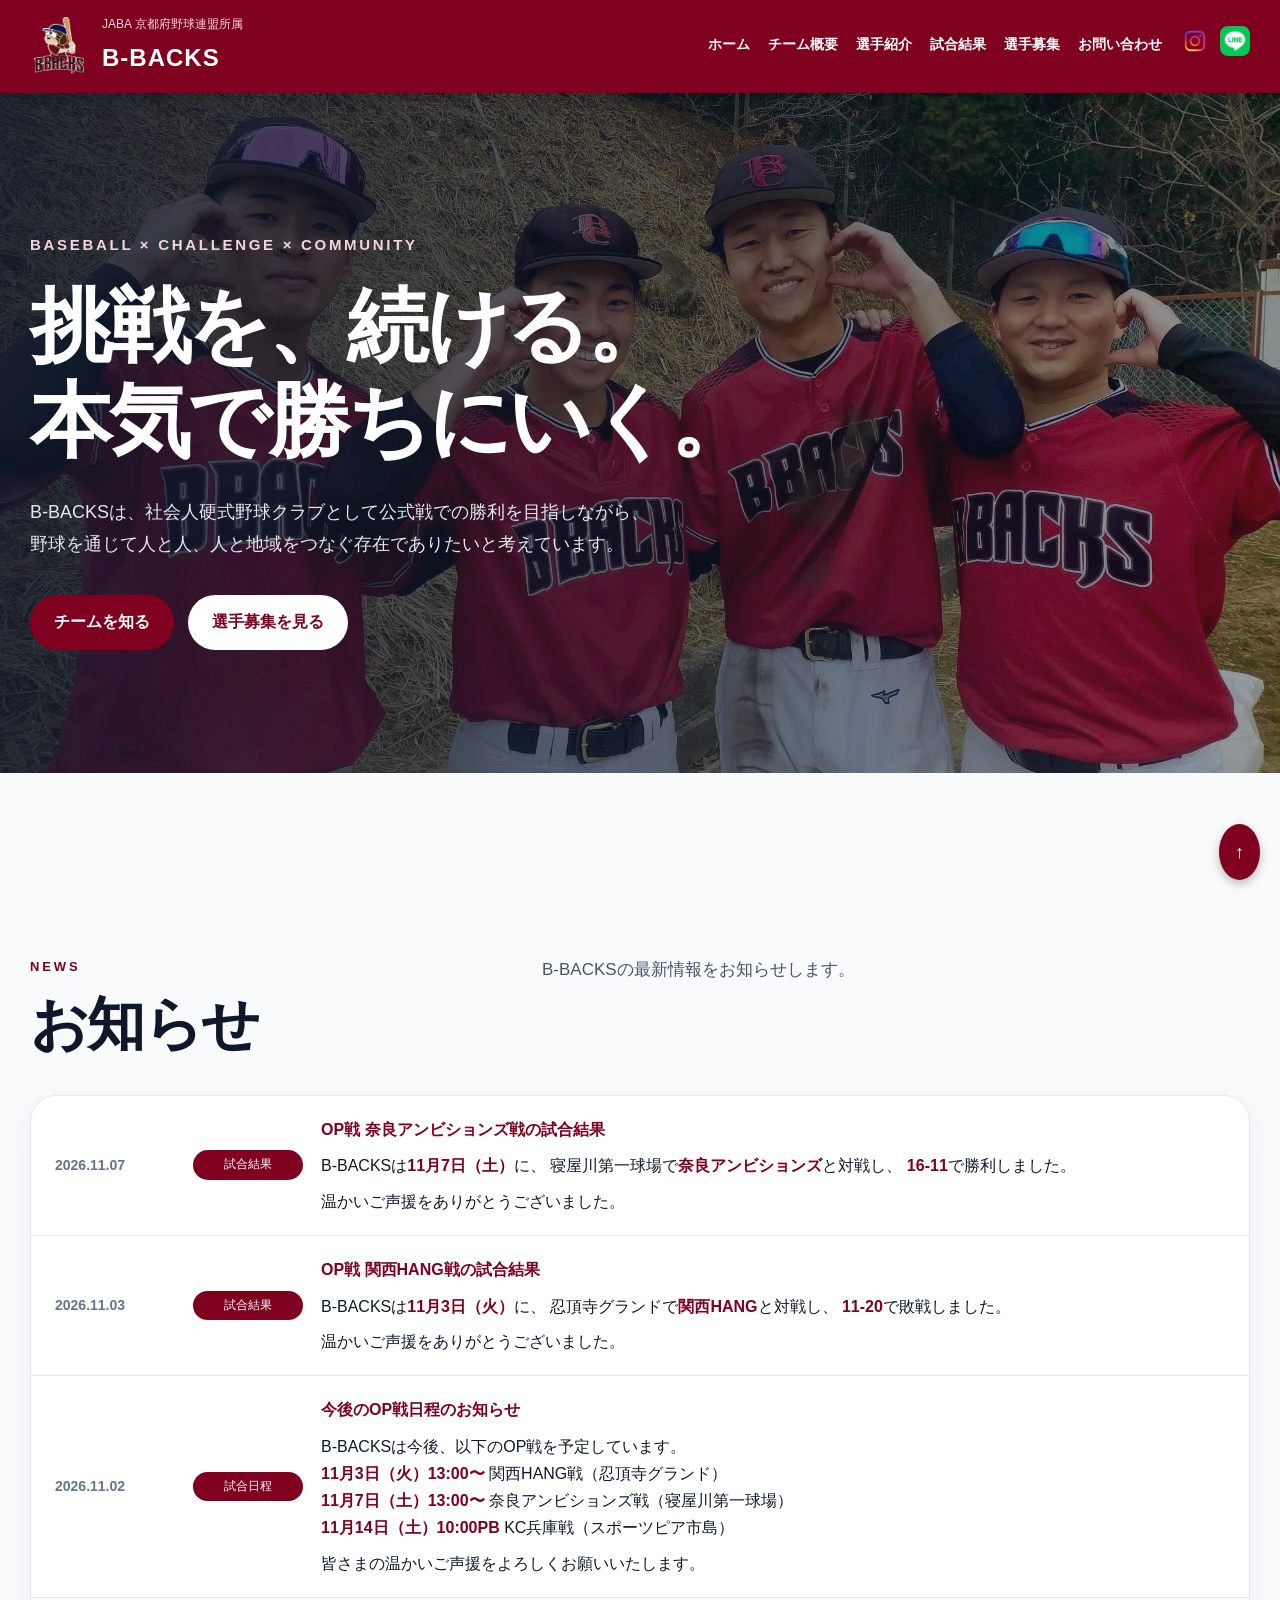
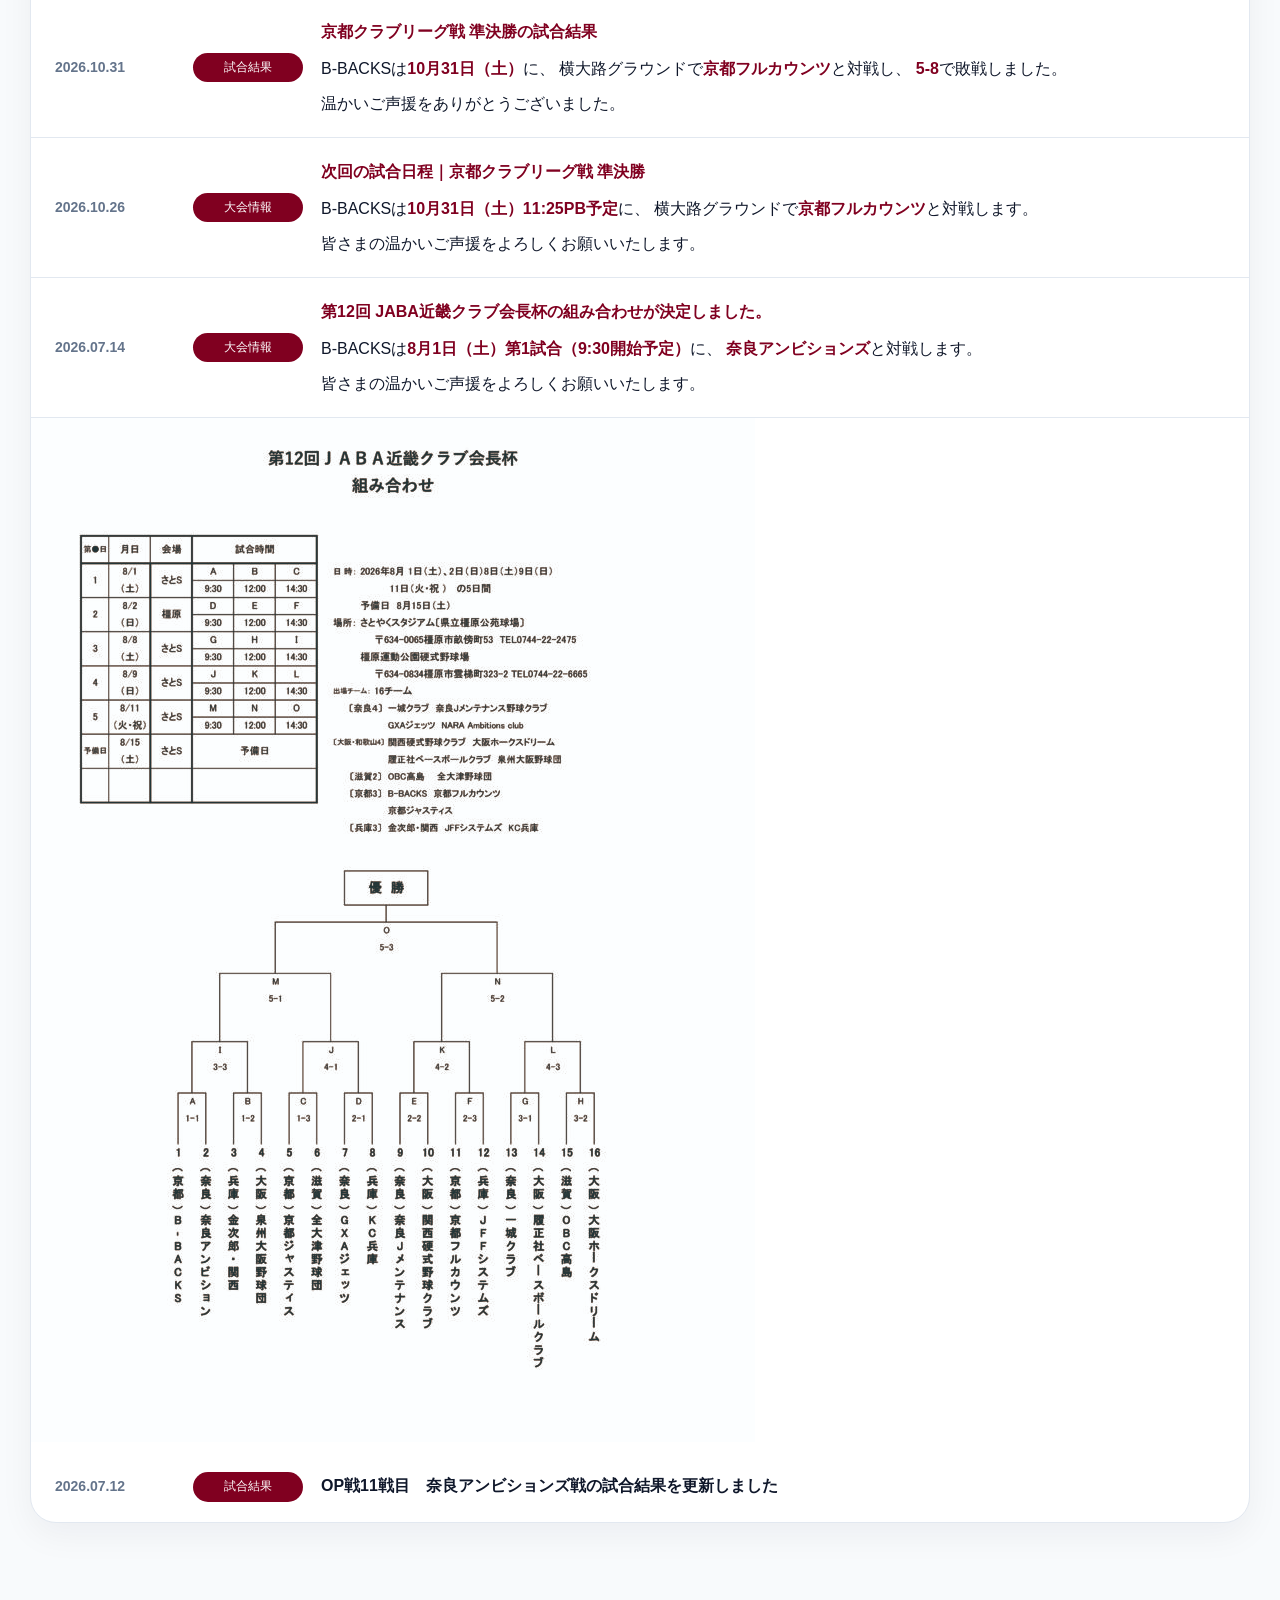
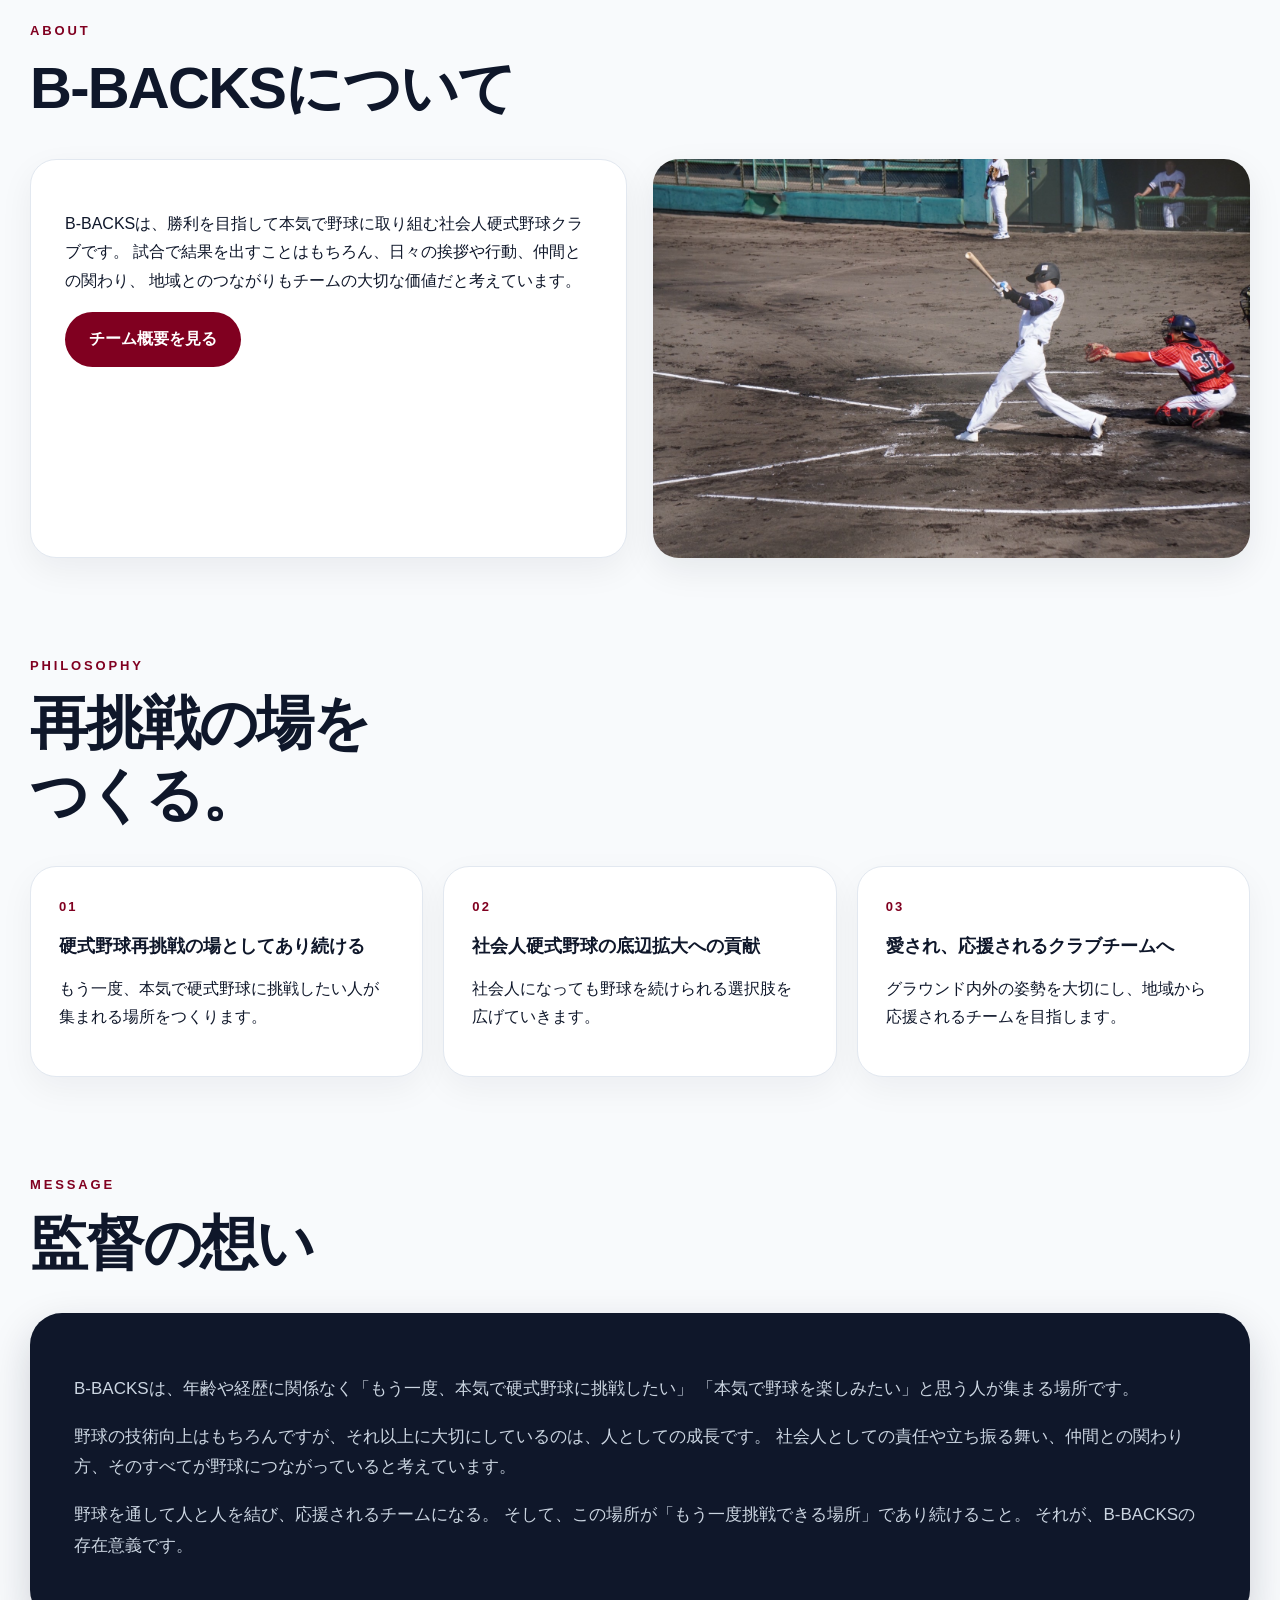
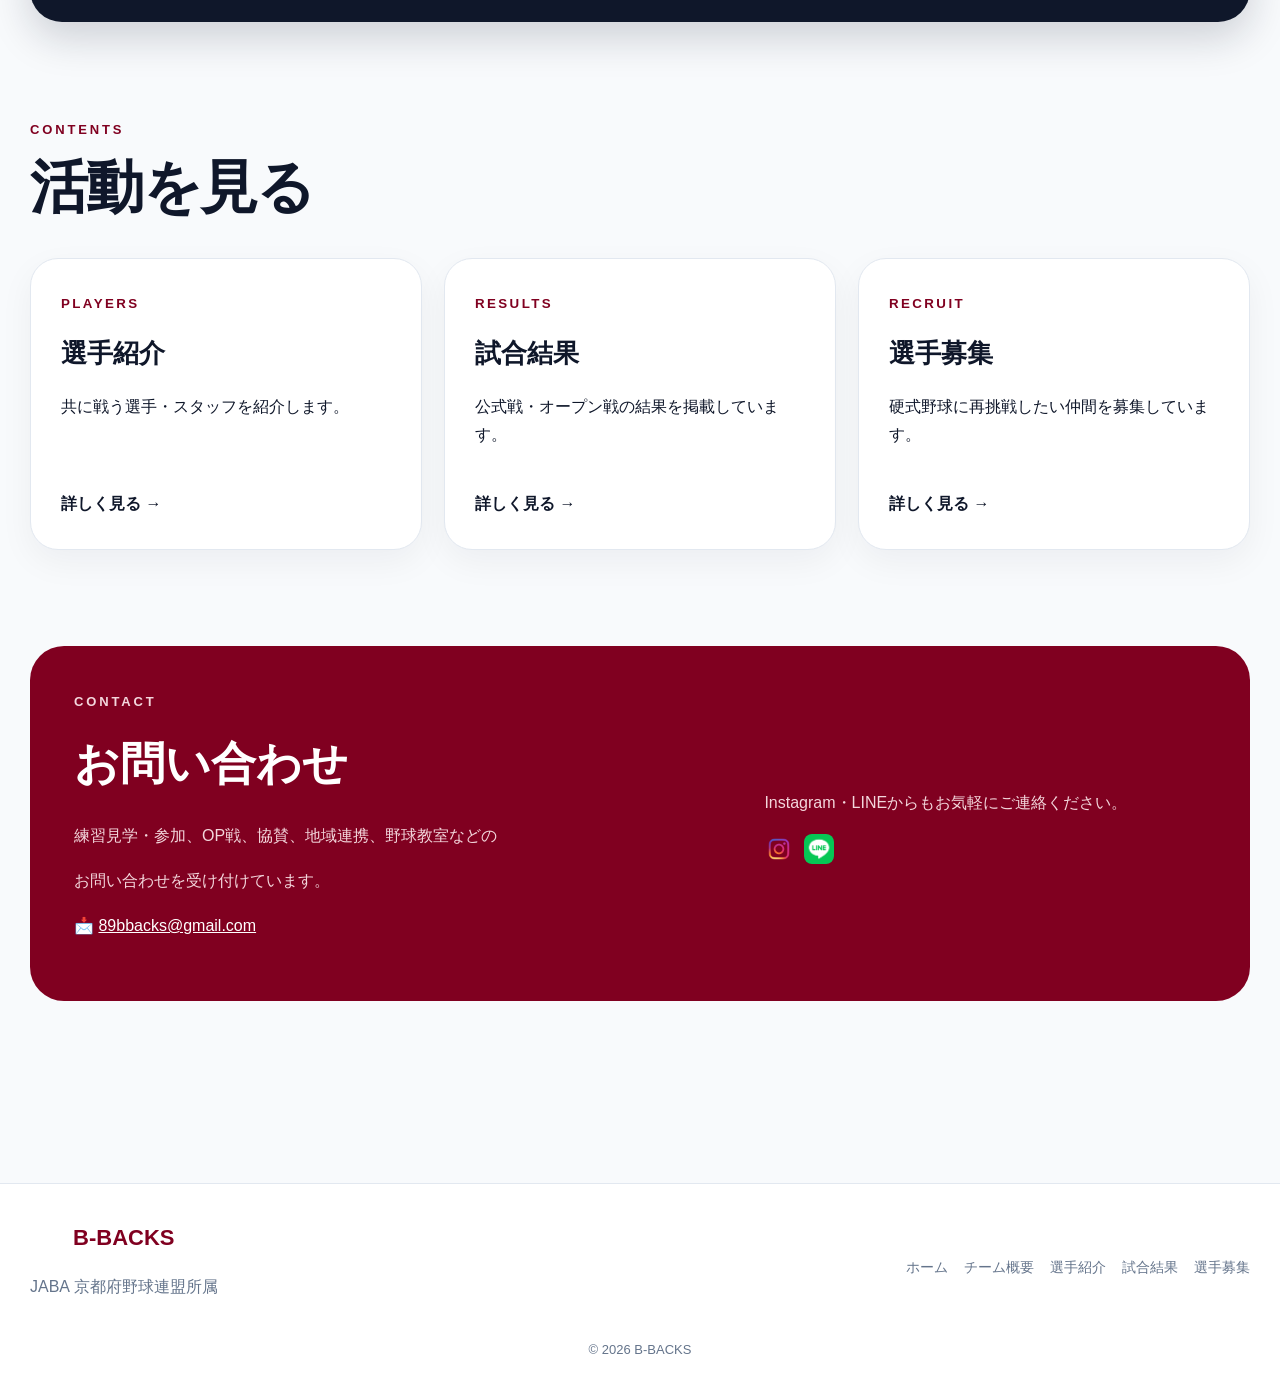
==== index.html @ 426d119a "お知らせにOP戦 奈良アンビションズ戦の結果を追加" ====
<!DOCTYPE html>
<html lang="ja">
<head>
  <meta charset="UTF-8">
  <meta name="google-site-verification" content="WmtQMdy_GhJkLej2vlZDhU5sEvjh9PQScbvejXW_pns" />
  <meta name="viewport" content="width=device-width, initial-scale=1.0">
  <link rel="icon" type="image/png" href="unnamed.png">
  <link rel="stylesheet" href="style.css">

  <title>B-BACKS｜京都の社会人硬式野球クラブ</title>
  <meta name="description" content="B-BACKSは京都を拠点に活動する社会人硬式野球クラブチームです。硬式野球への再挑戦の場として、選手募集・試合結果・チーム情報を発信しています。">

  <meta property="og:title" content="B-BACKS｜京都の社会人硬式野球クラブ">
  <meta property="og:description" content="挑戦を、続ける。社会人硬式野球への再挑戦の場として活動しています。">
  <meta property="og:image" content="https://b-backs-site.vercel.app/IMG_1180.jpeg">
  <meta property="og:url" content="https://b-backs-site.vercel.app/">
  <meta property="og:type" content="website">
  <meta name="twitter:card" content="summary_large_image">

  <style>
    html {
      scroll-behavior: smooth;
    }

    body {
      margin: 0;
      font-family: Arial, sans-serif;
      background: #f8fafc;
      color: #0f172a;
      line-height: 1.8;
    }

    header {
      background: #800020;
      color: white;
      position: sticky;
      top: 0;
      z-index: 100;
      box-shadow: 0 4px 14px rgba(0,0,0,0.22);
    }

    .header-inner {
      max-width: 1220px;
      margin: 0 auto;
      padding: 14px 22px;
      display: flex;
      justify-content: space-between;
      align-items: center;
      gap: 18px;
      flex-wrap: wrap;
    }

    .logo-link {
      color: inherit;
      text-decoration: none;
    }

    .logo {
      display: flex;
      align-items: center;
      gap: 14px;
    }

    .logo img {
      height: 58px;
    }

    .logo small {
      display: block;
      color: #f3d6dc;
      font-size: 12px;
    }

    .logo h1 {
      margin: 0;
      font-size: 24px;
      letter-spacing: 1px;
    }

    .right-menu {
      display: flex;
      align-items: center;
      gap: 18px;
      flex-wrap: wrap;
    }

    .menu {
      display: flex;
      gap: 18px;
      flex-wrap: wrap;
      align-items: center;
    }

    .menu a {
      color: white;
      text-decoration: none;
      font-size: 14px;
      font-weight: bold;
      padding-bottom: 4px;
    }

    .menu a:hover {
      border-bottom: 2px solid white;
    }

    .sns {
      display: flex;
      gap: 10px;
      align-items: center;
    }

    .sns img {
      width: 30px;
      height: 30px;
      object-fit: cover;
      border-radius: 8px;
      transition: 0.2s;
    }

    .sns img:hover {
      transform: scale(1.1);
    }

    .hero {
      min-height: 680px;
      background:
        linear-gradient(90deg, rgba(15,23,42,0.88), rgba(15,23,42,0.42)),
        url("IMG_1180.jpeg");
      background-size: cover;
      background-position: center;
      color: white;
      display: flex;
      align-items: center;
    }

    .hero-inner {
      max-width: 1220px;
      width: 100%;
      margin: 0 auto;
      padding: 100px 22px;
    }

    .hero-tag {
      font-size: 15px;
      letter-spacing: 0.18em;
      font-weight: bold;
      color: #f3d6dc;
      margin-bottom: 20px;
    }

    .hero h2 {
      font-size: clamp(42px, 7vw, 82px);
      line-height: 1.16;
      margin: 0 0 28px;
      letter-spacing: -0.04em;
    }

    .hero-text {
      max-width: 780px;
      font-size: 18px;
      color: #e2e8f0;
      margin-bottom: 34px;
    }

    .hero-buttons {
      display: flex;
      gap: 14px;
      flex-wrap: wrap;
    }

    .button {
      display: inline-block;
      background: #800020;
      color: white;
      padding: 13px 24px;
      border-radius: 999px;
      text-decoration: none;
      font-weight: bold;
      transition: 0.2s;
    }

    .button:hover {
      transform: translateY(-2px);
      opacity: 0.9;
    }

    .button-white {
      background: white;
      color: #800020;
    }

    main {
      max-width: 1220px;
      margin: 0 auto;
      padding: 86px 22px;
    }

    section {
      margin-bottom: 96px;
    }

    .section-head {
      display: grid;
      grid-template-columns: 0.8fr 1.2fr;
      gap: 40px;
      align-items: start;
      margin-bottom: 34px;
    }

    .section-en {
      color: #800020;
      font-weight: bold;
      letter-spacing: 0.22em;
      font-size: 13px;
      margin: 0 0 10px;
    }

    .section-head h2 {
      font-size: clamp(34px, 5vw, 58px);
      line-height: 1.25;
      margin: 0;
      letter-spacing: -0.03em;
    }

    .section-lead {
      color: #475569;
      font-size: 17px;
      margin: 0;
    }

    .card {
      background: white;
      border: 1px solid #e2e8f0;
      border-radius: 26px;
      padding: 34px;
      box-shadow: 0 12px 34px rgba(15, 23, 42, 0.06);
    }

    .about-grid {
      display: grid;
      grid-template-columns: 1fr 1fr;
      gap: 26px;
      align-items: stretch;
    }

    .about-photo {
      width: 100%;
      height: 100%;
      min-height: 360px;
      object-fit: cover;
      border-radius: 26px;
      display: block;
      box-shadow: 0 12px 34px rgba(15, 23, 42, 0.08);
    }

    .philosophy-grid {
      display: grid;
      grid-template-columns: repeat(3, 1fr);
      gap: 20px;
    }

    .philosophy-card {
      background: white;
      border-radius: 26px;
      padding: 28px;
      border: 1px solid #e2e8f0;
      box-shadow: 0 12px 34px rgba(15, 23, 42, 0.05);
    }

    .philosophy-number {
      color: #800020;
      font-weight: bold;
      letter-spacing: 0.16em;
      font-size: 13px;
      margin-bottom: 16px;
    }

    .philosophy-card h3 {
  font-size: 18px;
  line-height: 1.35;
  margin: 0 0 12px;
  white-space: nowrap;
}
    .news-title p {
  margin: 8px 0 0;
  font-weight: normal;
  line-height: 1.7;
}

.news-title strong {
  color: #800020;
}
    @media (max-width: 900px) {
  .philosophy-card h3 {
    white-space: normal;
    font-size: 20px;
  }
}

    .message-box {
      background: #0f172a;
      color: white;
      border-radius: 32px;
      padding: 44px;
      box-shadow: 0 16px 40px rgba(15,23,42,0.18);
    }

    .message-box p {
      color: #cbd5e1;
      font-size: 17px;
    }

    .contents-scroll {
      display: grid;
      grid-template-columns: repeat(3, minmax(260px, 1fr));
      gap: 22px;
    }

    .content-card {
      min-height: 230px;
      background: white;
      border-radius: 28px;
      padding: 30px;
      text-decoration: none;
      color: #0f172a;
      border: 1px solid #e2e8f0;
      box-shadow: 0 12px 34px rgba(15,23,42,0.05);
      transition: 0.2s;
      display: flex;
      flex-direction: column;
      justify-content: space-between;
    }

    .content-card:hover {
      transform: translateY(-6px);
    }

    .content-card small {
      color: #800020;
      font-weight: bold;
      letter-spacing: 0.18em;
    }

    .content-card h3 {
      font-size: 26px;
      margin: 12px 0;
    }

    .contact {
      background: #800020;
      color: white;
      border-radius: 34px;
      padding: 44px;
      display: grid;
      grid-template-columns: 1.2fr 0.8fr;
      gap: 28px;
      align-items: center;
    }

    .contact p {
      color: #f3d6dc;
    }

    .contact a {
      color: white;
    }

    .top-button {
      position: fixed;
      bottom: 20px;
      right: 20px;
      background: #800020;
      color: white;
      padding: 12px 16px;
      border-radius: 50%;
      text-decoration: none;
      font-size: 18px;
      box-shadow: 0 4px 10px rgba(0,0,0,0.25);
    }

    footer {
      text-align: center;
      padding: 34px 20px;
      color: #64748b;
      background: white;
      border-top: 1px solid #e2e8f0;
    }

    @media (max-width: 900px) {
      .header-inner {
        justify-content: center;
      }

      .right-menu {
        justify-content: center;
      }

      .menu {
        justify-content: center;
        gap: 12px;
      }

      .contact-menu {
        display: none;
      }

      .menu a {
        font-size: 13px;
      }

      .sns img {
        width: 24px;
        height: 24px;
      }

      .hero {
        min-height: 560px;
      }

      .hero h2 {
        font-size: 42px;
      }

      .section-head,
      .about-grid,
      .contact {
        grid-template-columns: 1fr;
      }

      .philosophy-grid,
      .contents-scroll {
        grid-template-columns: 1fr;
      }

      .message-box,
      .contact {
        padding: 30px;
      }
    }
    footer {
  background: white;
  border-top: 1px solid #e2e8f0;
  color: #64748b;
  padding: 34px 22px;
}

.footer-inner {
  max-width: 1220px;
  margin: 0 auto;
  display: flex;
  justify-content: space-between;
  gap: 20px;
  flex-wrap: wrap;
  align-items: center;
}

.footer-logo {
  font-size: 22px;
  font-weight: bold;
  color: #800020;
  margin: 0;
}

.footer-links {
  display: flex;
  gap: 16px;
  flex-wrap: wrap;
}

.footer-links a {
  color: #64748b;
  text-decoration: none;
  font-size: 14px;
}

.footer-links a:hover {
  color: #800020;
}

.copyright {
  max-width: 1220px;
  margin: 20px auto 0;
  font-size: 13px;
}

@media (max-width: 900px) {
  .footer-inner {
    justify-content: center;
    text-align: center;
  }

  .footer-links {
    justify-content: center;
  }

  .copyright {
    text-align: center;
  }
}
  </style>
</head>

<body>

<header>
  <div class="header-inner">

    <a href="index.html" class="logo-link">
      <div class="logo">
        <img src="unnamed.png" alt="B-BACKS ロゴ">
        <div>
          <small>JABA 京都府野球連盟所属</small>
          <h1>B-BACKS</h1>
        </div>
      </div>
    </a>

    <div class="right-menu">
      <nav class="menu">
        <a href="index.html">ホーム</a>
        <a href="team.html">チーム概要</a>
        <a href="players.html">選手紹介</a>
        <a href="results.html">試合結果</a>
        <a href="recruit.html">選手募集</a>
        <a href="#contact" class="contact-menu">お問い合わせ</a>
      </nav>

      <div class="sns">
        <a href="https://www.instagram.com/b_backs_baseball/" target="_blank">
          <img src="instagram_logo.png" alt="Instagram">
        </a>
        <a href="https://lin.ee/ZNXNr1C" target="_blank">
          <img src="LINE_Brand_icon.png" alt="LINE">
        </a>
      </div>
    </div>

  </div>
</header>

<section class="hero">
  <div class="hero-inner">
    <p class="hero-tag">BASEBALL × CHALLENGE × COMMUNITY</p>
    <h2>
      挑戦を、続ける。<br>
      本気で勝ちにいく。
    </h2>

    <p class="hero-text">
      B-BACKSは、社会人硬式野球クラブとして公式戦での勝利を目指しながら、<br>
      野球を通じて人と人、人と地域をつなぐ存在でありたいと考えています。
    </p>

    <div class="hero-buttons">
      <a href="team.html" class="button">チームを知る</a>
      <a href="recruit.html" class="button button-white">選手募集を見る</a>
    </div>
  </div>
</section>

<main>
<section class="news-section">
  <div class="section-head">
    <div>
      <p class="section-en">NEWS</p>
      <h2>お知らせ</h2>
    </div>

    <p class="section-lead">
      B-BACKSの最新情報をお知らせします。
    </p>
  </div>

  <div class="news-list">
    <a href="results.html" class="news-item">
  <span class="news-date">2026.11.07</span>
  <span class="news-category">試合結果</span>

  <div class="news-title">
    <strong>OP戦 奈良アンビションズ戦の試合結果</strong>

    <p>
      B-BACKSは<strong>11月7日（土）</strong>に、
      寝屋川第一球場で<strong>奈良アンビションズ</strong>と対戦し、
      <strong>16-11</strong>で勝利しました。
    </p>

    <p>
      温かいご声援をありがとうございました。
    </p>
  </div>
</a>
    <a href="results.html" class="news-item">
  <span class="news-date">2026.11.03</span>
  <span class="news-category">試合結果</span>

  <div class="news-title">
    <strong>OP戦 関西HANG戦の試合結果</strong>

    <p>
      B-BACKSは<strong>11月3日（火）</strong>に、
      忍頂寺グランドで<strong>関西HANG</strong>と対戦し、
      <strong>11-20</strong>で敗戦しました。
    </p>

    <p>
      温かいご声援をありがとうございました。
    </p>
  </div>
</a>
    <a href="results.html" class="news-item">
  <span class="news-date">2026.11.02</span>
  <span class="news-category">試合日程</span>

  <div class="news-title">
    <strong>今後のOP戦日程のお知らせ</strong>

    <p>
      B-BACKSは今後、以下のOP戦を予定しています。<br>
      <strong>11月3日（火）13:00〜</strong> 関西HANG戦（忍頂寺グランド）<br>
      <strong>11月7日（土）13:00〜</strong> 奈良アンビションズ戦（寝屋川第一球場）<br>
      <strong>11月14日（土）10:00PB</strong> KC兵庫戦（スポーツピア市島）
    </p>

    <p>
      皆さまの温かいご声援をよろしくお願いいたします。
    </p>
  </div>
</a>
    <a href="results.html" class="news-item">
  <span class="news-date">2026.10.31</span>
  <span class="news-category">試合結果</span>

  <div class="news-title">
    <strong>京都クラブリーグ戦 準決勝の試合結果</strong>

    <p>
      B-BACKSは<strong>10月31日（土）</strong>に、
      横大路グラウンドで<strong>京都フルカウンツ</strong>と対戦し、
      <strong>5-8</strong>で敗戦しました。
    </p>

    <p>
      温かいご声援をありがとうございました。
    </p>
  </div>
</a>
    <a href="results.html" class="news-item">
  <span class="news-date">2026.10.26</span>
  <span class="news-category">大会情報</span>

  <div class="news-title">
    <strong>次回の試合日程｜京都クラブリーグ戦 準決勝</strong>

    <p>
      B-BACKSは<strong>10月31日（土）11:25PB予定</strong>に、
      横大路グラウンドで<strong>京都フルカウンツ</strong>と対戦します。
    </p>

    <p>
      皆さまの温かいご声援をよろしくお願いいたします。
    </p>
  </div>
</a>
    <a href="results.html" class="news-item">
  <span class="news-date">2026.07.14</span>
  <span class="news-category">大会情報</span>

  <div class="news-title">
    <strong>第12回 JABA近畿クラブ会長杯の組み合わせが決定しました。</strong>

    <p>
      B-BACKSは<strong>8月1日（土）第1試合（9:30開始予定）</strong>に、
      <strong>奈良アンビションズ</strong>と対戦します。
    </p>

    <p>
      皆さまの温かいご声援をよろしくお願いいたします。
    </p>
  </div>
</a>
    <div class="news-image">
  <img src="kaichouhai2026.jpg.jpg"
       alt="第12回 JABA近畿クラブ会長杯 組み合わせ">
</div>

    <a href="results.html" class="news-item">
      <span class="news-date">2026.07.12</span>
      <span class="news-category">試合結果</span>
      <span class="news-title">
        OP戦11戦目　奈良アンビションズ戦の試合結果を更新しました
      </span>
    </a>
  </div>
</section>
  <section id="about">
    <div class="section-head">
      <div>
        <p class="section-en">ABOUT</p>
       <h2 style="white-space: nowrap;">B-BACKSについて</h2>
      </div>
      
    </div>

    <div class="about-grid">
      <div class="card">
        <p>
          B-BACKSは、勝利を目指して本気で野球に取り組む社会人硬式野球クラブです。
          試合で結果を出すことはもちろん、日々の挨拶や行動、仲間との関わり、
          地域とのつながりもチームの大切な価値だと考えています。
        </p>
        <a href="team.html" class="button">チーム概要を見る</a>
      </div>

      <img src="IMG_1179.jpeg" alt="B-BACKS 試合風景" class="about-photo">
    </div>
  </section>

  <section id="philosophy">
    <div class="section-head">
      <div>
        <p class="section-en">PHILOSOPHY</p>
        <h2>再挑戦の場を<br>つくる。</h2>
      </div>
      
    </div>

    <div class="philosophy-grid">
      <div class="philosophy-card">
        <div class="philosophy-number">01</div>
        <h3>硬式野球再挑戦の場としてあり続ける</h3>
        <p>もう一度、本気で硬式野球に挑戦したい人が集まれる場所をつくります。</p>
      </div>

      <div class="philosophy-card">
        <div class="philosophy-number">02</div>
        <h3>社会人硬式野球の底辺拡大への貢献</h3>
        <p>社会人になっても野球を続けられる選択肢を広げていきます。</p>
      </div>

      <div class="philosophy-card">
        <div class="philosophy-number">03</div>
        <h3>愛され、応援されるクラブチームへ</h3>
        <p>グラウンド内外の姿勢を大切にし、地域から応援されるチームを目指します。</p>
      </div>
    </div>
  </section>

  <section id="message">
    <div class="section-head">
      <div>
        <p class="section-en">MESSAGE</p>
        <h2>監督の想い</h2>
      </div>
      
    </div>

    <div class="message-box">
      <p>
        B-BACKSは、年齢や経歴に関係なく「もう一度、本気で硬式野球に挑戦したい」
        「本気で野球を楽しみたい」と思う人が集まる場所です。
      </p>
      <p>
        野球の技術向上はもちろんですが、それ以上に大切にしているのは、人としての成長です。
        社会人としての責任や立ち振る舞い、仲間との関わり方、そのすべてが野球につながっていると考えています。
      </p>
      <p>
        野球を通して人と人を結び、応援されるチームになる。
        そして、この場所が「もう一度挑戦できる場所」であり続けること。
        それが、B-BACKSの存在意義です。
      </p>
    </div>
  </section>

  <section>
    <div class="section-head">
      <div>
        <p class="section-en">CONTENTS</p>
        <h2>活動を見る</h2>
      </div>
      
    </div>

    <div class="contents-scroll">
      <a href="players.html" class="content-card">
        <div>
          <small>PLAYERS</small>
          <h3>選手紹介</h3>
          <p>共に戦う選手・スタッフを紹介します。</p>
        </div>
        <strong>詳しく見る →</strong>
      </a>

      <a href="results.html" class="content-card">
        <div>
          <small>RESULTS</small>
          <h3>試合結果</h3>
          <p>公式戦・オープン戦の結果を掲載しています。</p>
        </div>
        <strong>詳しく見る →</strong>
      </a>

      <a href="recruit.html" class="content-card">
        <div>
          <small>RECRUIT</small>
          <h3>選手募集</h3>
          <p>硬式野球に再挑戦したい仲間を募集しています。</p>
        </div>
        <strong>詳しく見る →</strong>
      </a>
    </div>
  </section>

  <section id="contact">
    <div class="contact">
      <div>
        <p class="section-en" style="color:#f3d6dc;">CONTACT</p>
        <h2 style="font-size:45px; margin:0 0 18px;">お問い合わせ</h2>
        <p>
          練習見学・参加、OP戦、協賛、地域連携、野球教室などの</p><p>お問い合わせを受け付けています。
        </p>
        <p>
          📩 <a href="mailto:89bbacks@gmail.com">89bbacks@gmail.com</a>
        </p>
      </div>

      <div>
        <p>Instagram・LINEからもお気軽にご連絡ください。</p>
        <div class="sns">
          <a href="https://www.instagram.com/b_backs_baseball/" target="_blank">
            <img src="instagram_logo.png" alt="Instagram">
          </a>
          <a href="https://lin.ee/ZNXNr1C" target="_blank">
            <img src="LINE_Brand_icon.png" alt="LINE">
          </a>
        </div>
      </div>
    </div>
  </section>

</main>

<a href="#" class="top-button">↑</a>

<footer>
  <div class="footer-inner">
    <div>
      <p class="footer-logo">B-BACKS</p>
      <p>JABA 京都府野球連盟所属</p>
    </div>

    <div class="footer-links">
      <a href="index.html">ホーム</a>
      <a href="team.html">チーム概要</a>
      <a href="players.html">選手紹介</a>
      <a href="results.html">試合結果</a>
      <a href="recruit.html">選手募集</a>
    </div>
  </div>

  <p class="copyright">© 2026 B-BACKS</p>
</footer>

</body>
</html>
---- style.css ----
html {
  scroll-behavior: smooth;
}

body {
  margin: 0;
  font-family: Arial, sans-serif;
  background: #f8fafc;
  color: #0f172a;
  line-height: 1.8;
}
.record-box {
  max-width: 1100px;
  margin: 40px auto;
  display: grid;
  grid-template-columns: repeat(5, 1fr);
  gap: 20px;
}

.record-item {
  background: white;
  border-radius: 18px;
  padding: 24px;
  text-align: center;
  box-shadow: 0 6px 20px rgba(15,23,42,0.06);
  border: 1px solid #e2e8f0;
}

.record-number {
  display: block;
  font-size: 36px;
  font-weight: bold;
  color: #0f172a;
}

.record-label {
  display: block;
  margin-top: 8px;
  color: #64748b;
}

.record-number.win {
  color: #16a34a;
}

.record-number.lose {
  color: #dc2626;
}

/* ===== HEADER ===== */
header {
  background: #800020;
  color: white;
  position: sticky;
  top: 0;
  z-index: 100;
  box-shadow: 0 4px 14px rgba(0,0,0,0.22);
}

.header-inner {
  max-width: 1220px;
  margin: 0 auto;
  padding: 14px 22px;
  display: flex;
  justify-content: space-between;
  align-items: center;
  gap: 18px;
  flex-wrap: wrap;
}

.logo-link {
  color: inherit;
  text-decoration: none;
}

.logo {
  display: flex;
  align-items: center;
  gap: 14px;
}

.logo img {
  height: 58px;
}

.logo small {
  display: block;
  color: #f3d6dc;
  font-size: 12px;
}

.logo h1 {
  margin: 0;
  font-size: 24px;
  letter-spacing: 1px;
}

.right-menu {
  display: flex;
  align-items: center;
  gap: 18px;
  flex-wrap: wrap;
}

.menu {
  display: flex;
  gap: 18px;
  flex-wrap: wrap;
  align-items: center;
}

.menu a {
  color: white;
  text-decoration: none;
  font-size: 14px;
  font-weight: bold;
  padding-bottom: 4px;
}

.menu a:hover {
  border-bottom: 2px solid white;
}

.sns {
  display: flex;
  gap: 10px;
  align-items: center;
}

.sns img {
  width: 30px;
  height: 30px;
  object-fit: cover;
  border-radius: 8px;
  transition: 0.2s;
}

.sns img:hover {
  transform: scale(1.1);
}

/* ===== COMMON ===== */
main {
  max-width: 1220px;
  margin: 0 auto;
  padding: 86px 22px;
}

section {
  margin-bottom: 96px;
}

.button {
  display: inline-block;
  background: #800020;
  color: white;
  padding: 13px 24px;
  border-radius: 999px;
  text-decoration: none;
  font-weight: bold;
  transition: 0.2s;
}

.button:hover {
  transform: translateY(-2px);
  opacity: 0.9;
}

.button-white {
  background: white;
  color: #800020;
}

.card {
  background: white;
  border: 1px solid #e2e8f0;
  border-radius: 26px;
  padding: 34px;
  box-shadow: 0 12px 34px rgba(15, 23, 42, 0.06);
}

.section-head {
  display: grid;
  grid-template-columns: 0.8fr 1.2fr;
  gap: 40px;
  align-items: start;
  margin-bottom: 34px;
}

.section-en {
  color: #800020;
  font-weight: bold;
  letter-spacing: 0.22em;
  font-size: 13px;
  margin: 0 0 10px;
}

.section-head h2 {
  font-size: clamp(28px, 4vw, 52px);
  line-height: 1.25;
  margin: 0;
  letter-spacing: -0.03em;
}

.section-lead {
  color: #475569;
  font-size: 17px;
  margin: 0;
}

/* ===== HERO ===== */
.hero {
  min-height: 680px;
  background:
    linear-gradient(90deg, rgba(15,23,42,0.88), rgba(15,23,42,0.42)),
    url("IMG_1180.jpeg");
  background-size: cover;
  background-position: center;
  color: white;
  display: flex;
  align-items: center;
}

.hero-inner {
  max-width: 1220px;
  width: 100%;
  margin: 0 auto;
  padding: 100px 22px;
}

.hero-tag {
  font-size: 15px;
  letter-spacing: 0.18em;
  font-weight: bold;
  color: #f3d6dc;
  margin-bottom: 20px;
}

.hero h2 {
  font-size: clamp(42px, 7vw, 82px);
  line-height: 1.16;
  margin: 0 0 28px;
  letter-spacing: -0.04em;
}

.hero-text {
  max-width: 780px;
  font-size: 18px;
  color: #e2e8f0;
  margin-bottom: 34px;
}

.hero-buttons {
  display: flex;
  gap: 14px;
  flex-wrap: wrap;
}

/* ===== TOP PAGE ===== */
.news-section {
  margin-top: 0;
}

.news-list {
  background: white;
  border: 1px solid #e2e8f0;
  border-radius: 26px;
  overflow: hidden;
  box-shadow: 0 12px 34px rgba(15, 23, 42, 0.05);
}

.news-item {
  display: grid;
  grid-template-columns: 120px 110px 1fr;
  gap: 18px;
  align-items: center;
  padding: 20px 24px;
  color: #0f172a;
  text-decoration: none;
  border-bottom: 1px solid #e2e8f0;
  transition: 0.2s;
}

.news-item:last-child {
  border-bottom: none;
}

.news-item:hover {
  background: #fff7f9;
}

.news-date {
  color: #64748b;
  font-size: 14px;
  font-weight: bold;
}

.news-category {
  display: inline-block;
  background: #800020;
  color: white;
  padding: 4px 10px;
  border-radius: 999px;
  font-size: 12px;
  text-align: center;
}

.news-title {
  font-weight: bold;
}
.about-grid {
  display: grid;
  grid-template-columns: 1fr 1fr;
  gap: 26px;
  align-items: stretch;
}

.about-photo {
  width: 100%;
  height: 100%;
  min-height: 360px;
  object-fit: cover;
  border-radius: 26px;
  display: block;
  box-shadow: 0 12px 34px rgba(15, 23, 42, 0.08);
}

.philosophy-grid {
  display: grid;
  grid-template-columns: repeat(3, 1fr);
  gap: 20px;
}

.philosophy-card {
  background: white;
  border-radius: 26px;
  padding: 28px;
  border: 1px solid #e2e8f0;
  box-shadow: 0 12px 34px rgba(15, 23, 42, 0.05);
}

.philosophy-number {
  color: #800020;
  font-weight: bold;
  letter-spacing: 0.16em;
  font-size: 13px;
  margin-bottom: 16px;
}

.philosophy-card h3 {
  font-size: 18px;
  line-height: 1.35;
  margin: 0 0 12px;
  white-space: nowrap;
}

.message-box {
  background: #0f172a;
  color: white;
  border-radius: 32px;
  padding: 44px;
  box-shadow: 0 16px 40px rgba(15,23,42,0.18);
}

.message-box p {
  color: #cbd5e1;
  font-size: 17px;
}

.contents-scroll {
  display: grid;
  grid-template-columns: repeat(3, minmax(260px, 1fr));
  gap: 22px;
}

.content-card {
  min-height: 230px;
  background: white;
  border-radius: 28px;
  padding: 30px;
  text-decoration: none;
  color: #0f172a;
  border: 1px solid #e2e8f0;
  box-shadow: 0 12px 34px rgba(15,23,42,0.05);
  transition: 0.2s;
  display: flex;
  flex-direction: column;
  justify-content: space-between;
}

.content-card:hover {
  transform: translateY(-6px);
}

.content-card small {
  color: #800020;
  font-weight: bold;
  letter-spacing: 0.18em;
}

.content-card h3 {
  font-size: 26px;
  margin: 12px 0;
}

.contact {
  background: #800020;
  color: white;
  border-radius: 34px;
  padding: 44px;
  display: grid;
  grid-template-columns: 1.2fr 0.8fr;
  gap: 28px;
  align-items: center;
}

.contact p {
  color: #f3d6dc;
}

.contact a {
  color: white;
}

/* ===== SUB PAGE HERO ===== */
.page-hero {
  background: #800020;
  color: white;
  padding: 90px 20px;
}

.page-hero-inner {
  max-width: 1100px;
  margin: 0 auto;
}

.page-hero p {
  margin: 0 0 10px;
  color: #f3d6dc;
  font-weight: bold;
  letter-spacing: 3px;
  font-size: 14px;
}

.page-hero h2 {
  margin: 0;
  color: white;
  font-size: 42px;
  font-weight: bold;
}

/* ===== TEAM PAGE ===== */
.team-page section {
  background: white;
  border: 1px solid #e2e8f0;
  border-radius: 26px;
  padding: 34px;
  box-shadow: 0 12px 34px rgba(15, 23, 42, 0.06);
}
table {
  width: 100%;
  border-collapse: collapse;
  margin-top: 16px;
}

th, td {
  border-bottom: 1px solid #e2e8f0;
  padding: 14px 10px;
  text-align: left;
  vertical-align: top;
}

th {
  width: 180px;
  color: #800020;
  font-weight: bold;
}

/* ===== PLAYERS PAGE ===== */
.players-page main {
  max-width: 1220px;
}

.players-page section {
  background: transparent;
  border: none;
  box-shadow: none;
  padding: 0;
}

.players-page .section-title {
  margin-bottom: 40px;
}
.players-grid {
  display: grid;
  grid-template-columns: repeat(4, 1fr);
  gap: 24px;
}

/* タブレット */
@media (max-width: 1100px) {
  .players-grid {
    grid-template-columns: repeat(3, 1fr);
  }
}

/* スマホ */
@media (max-width: 768px) {
  .players-grid {
    grid-template-columns: repeat(2, 1fr);
    gap: 16px;
  }
  .record-box {
  grid-template-columns: repeat(2, 1fr);
}

.record-number {
  font-size: 28px;
}

  .player-photo {
    height: 220px;
  }

  .player-name {
    font-size: 20px;
  }

  .player-content {
    padding: 14px;
  }

  .player-info {
    font-size: 13px;
  }

  .message {
    font-size: 13px;
  }
  
}

/* 小さいスマホ */
@media (max-width: 480px) {
  .players-grid {
    grid-template-columns: repeat(2, 1fr);
    gap: 12px;
  }

  .player-photo {
    height: 180px;
  }

  .player-name {
    font-size: 18px;
  }

  .player-info {
    font-size: 12px;
  }

  .message {
    display: none;
  }
}

.player-card {
  background: white;
  border-radius: 18px;
  overflow: hidden;
  border: 1px solid #e2e8f0;
  box-shadow: 0 6px 20px rgba(15,23,42,0.05);
  transition: 0.2s;
}

.player-card:hover {
  transform: translateY(-5px);
}

.player-photo {
  width: 100%;
  height: 320px;
  object-fit: cover;
  display: block;
  background: #e2e8f0;
}

.player-content {
  padding: 22px;
}

.number {
  color: #800020;
  font-weight: 900;
  font-size: 40px;
  border-bottom: 2px solid #800020;
  padding-bottom: 5px;
  margin-bottom: 10px;
}

.player-name {
  font-size: 26px;
  font-weight: bold;
  margin: 4px 0 14px;
}

.player-info {
  margin: 8px 0;
  color: #475569;
  font-size: 15px;
}

.message {
  margin-top: 16px;
  padding-top: 16px;
  border-top: 1px solid #e2e8f0;
  color: #334155;
}

/* ===== RESULTS PAGE ===== */

.recruit-page main {
  max-width: 1100px;
}

.recruit-page section {
  margin-bottom: 70px;
}

.recruit-page .card {
  font-size: 17px;
}

.points {
  display: grid;
  grid-template-columns: repeat(auto-fit, minmax(240px,1fr));
  gap: 20px;
  margin-top: 24px;
}

.point {
  background: white;
  border-left: 6px solid #800020;
  border-radius: 14px;
  padding: 20px;
  box-shadow: 0 6px 20px rgba(15,23,42,0.04);
}

.point h3 {
  margin-top: 0;
  color: #800020;
}

.info-table {
  width: 100%;
  border-collapse: collapse;
  background: white;
  border-radius: 16px;
  overflow: hidden;
  box-shadow: 0 6px 20px rgba(15,23,42,0.05);
}

.info-table th,
.info-table td {
  border-bottom: 1px solid #e2e8f0;
  padding: 16px;
  text-align: left;
}

.info-table th {
  width: 220px;
  background: #f8fafc;
  color: #800020;
}

.contact-box {
  background: #800020;
  color: white;
  border-radius: 18px;
  padding: 30px;
}

.contact-box a {
  color: white;
}

.contact-box .button {
  background: white;
  color: #800020;
}
.results-page main {
  max-width: 1100px;
}

.results-page section {
  background: transparent;
  border: none;
  box-shadow: none;
  padding: 0;
}

.results-page .section-title {
  margin-bottom: 30px;
}
.result-card {
  background: white;
  border: 1px solid #e2e8f0;
  border-radius: 16px;
  padding: 24px;
  margin-bottom: 18px;
  box-shadow: 0 6px 20px rgba(15, 23, 42, 0.05);
}

.result-top {
  display: flex;
  justify-content: space-between;
  gap: 16px;
  flex-wrap: wrap;
  align-items: flex-start;
  border-bottom: 1px solid #e2e8f0;
  padding-bottom: 14px;
  margin-bottom: 14px;
}

.date {
  color: #64748b;
  font-size: 14px;
  font-weight: bold;
}

.match-title {
  font-size: 22px;
  font-weight: bold;
  margin: 4px 0 0;
}

.score {
  font-size: 28px;
  font-weight: bold;
}

.win {
  color: #16a34a;
}

.lose {
  color: #dc2626;
}

.summary {
  color: #475569;
  margin-bottom: 0;
}

/* ===== FOOTER ===== */
.top-button {
  position: fixed;
  bottom: 20px;
  right: 20px;
  background: #800020;
  color: white;
  padding: 12px 16px;
  border-radius: 50%;
  text-decoration: none;
  font-size: 18px;
  box-shadow: 0 4px 10px rgba(0,0,0,0.25);
}

footer {
  background: white;
  border-top: 1px solid #e2e8f0;
  color: #64748b;
  padding: 34px 22px;
}

.footer-inner {
  max-width: 1220px;
  margin: 0 auto;
  display: flex;
  justify-content: space-between;
  gap: 20px;
  flex-wrap: wrap;
  align-items: center;
}

.footer-logo {
  font-size: 22px;
  font-weight: bold;
  color: #800020;
  margin: 0;
}

.footer-links {
  display: flex;
  gap: 16px;
  flex-wrap: wrap;
}

.footer-links a {
  color: #64748b;
  text-decoration: none;
  font-size: 14px;
}

.footer-links a:hover {
  color: #800020;
}

.copyright {
  max-width: 1220px;
  margin: 20px auto 0;
  font-size: 13px;
}

/* ===== MOBILE ===== */
@media (max-width: 900px) {
  .header-inner {
    justify-content: center;
  }
  .info-table th {
  width: 120px;
}
  .news-item {
  grid-template-columns: 1fr;
  gap: 8px;
}

.news-category {
  width: fit-content;
}

  .right-menu {
    justify-content: center;
  }

  .menu {
    justify-content: center;
    gap: 12px;
  }

  .contact-menu {
    display: none;
  }

  .menu a {
    font-size: 13px;
  }

  .sns img {
    width: 24px;
    height: 24px;
  }

  .hero {
    min-height: 560px;
  }

  .hero h2 {
    font-size: 42px;
  }

  .section-head,
  .about-grid,
  .contact {
    grid-template-columns: 1fr;
  }

  .philosophy-grid,
  .contents-scroll {
    grid-template-columns: 1fr;
  }

  .philosophy-card h3 {
    white-space: normal;
    font-size: 20px;
  }

  .message-box,
  .contact {
    padding: 30px;
  }

  .page-hero h2 {
    font-size: 30px;
  }

  .player-photo {
    height: 280px;
  }

  .footer-inner {
    justify-content: center;
    text-align: center;
  }

  .footer-links {
    justify-content: center;
  }

 .copyright {
  text-align: center;
}

}  /* ← ここで @media を閉じる */

.page-hero {
  background: #800020;
  color: white;
  padding: 90px 20px;
}

.page-hero p,
.page-hero h2 {
  color: white;
}
.results-page .page-hero {
  background: #800020 !important;
  color: white !important;
  padding: 90px 20px;
}

.results-page .page-hero p {
  color: #f3d6dc !important;
}

.results-page .page-hero h2 {
  color: white !important;
}
.players-page .page-hero {
  background: #800020 !important;
  color: white !important;
  padding: 90px 20px;
}

.players-page .page-hero p {
  color: #f3d6dc !important;
}

.players-page .page-hero h2 {
  color: white !important;
}
@media (max-width: 600px) {
  .team-page table,
  .team-page tbody,
  .team-page tr,
  .team-page th,
  .team-page td {
    display: block;
    width: 100%;
  }

  .team-page tr {
    padding: 14px 0;
    border-bottom: 1px solid #e2e8f0;
  }

  .team-page th {
    border-bottom: none;
    padding: 0 0 4px;
    color: #800020;
    font-size: 14px;
  }

  .team-page td {
    border-bottom: none;
    padding: 0;
    color: #0f172a;
  }
  @media (max-width: 768px) {
  .player-info {
    font-size: 12px;
    line-height: 1.5;
    word-break: keep-all;
    overflow-wrap: break-word;
  }

  .player-content {
    padding: 12px;
  }

  .player-name {
    font-size: 18px;
  }

  .number {
    font-size: 30px;
  }
}
  .history-item {
  border-left: 4px solid #800020;
  padding-left: 20px;
  margin-bottom: 24px;
}

.history-item strong {
  color: #800020;
  font-size: 18px;
}
}
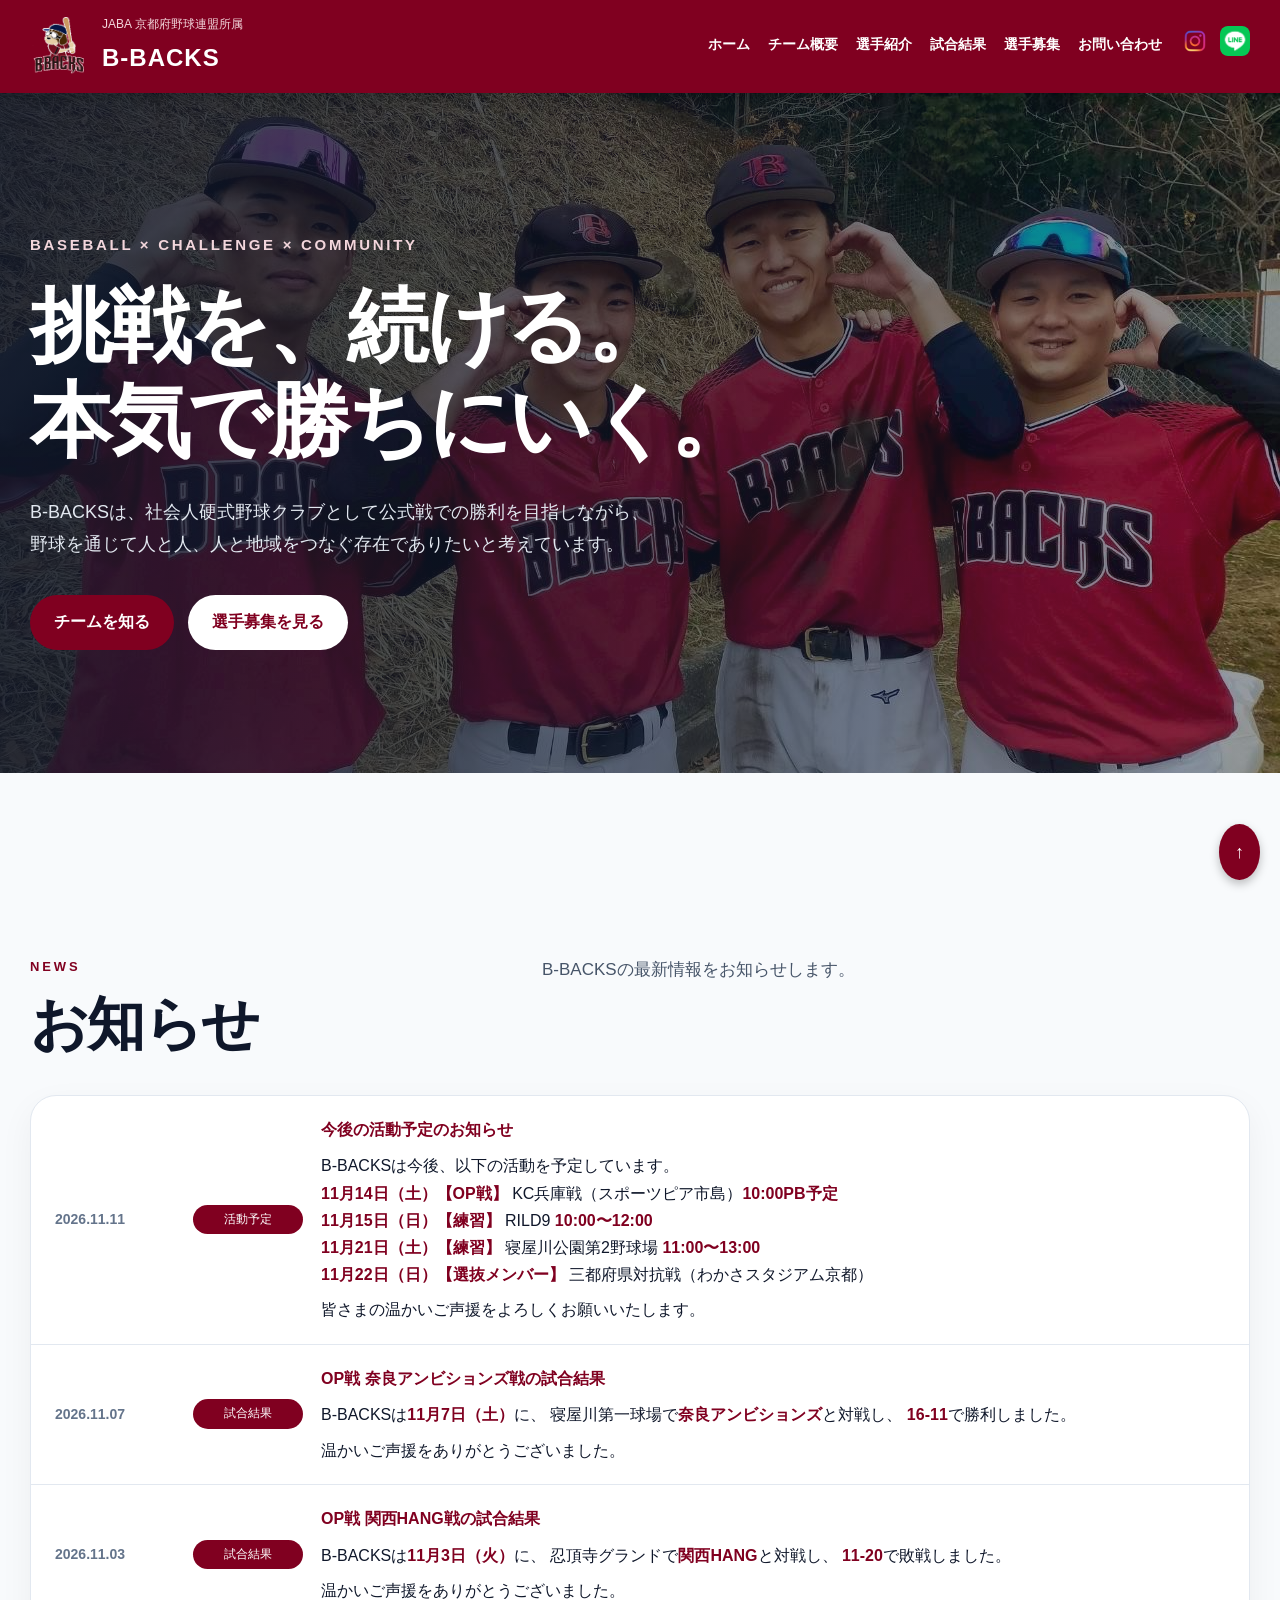
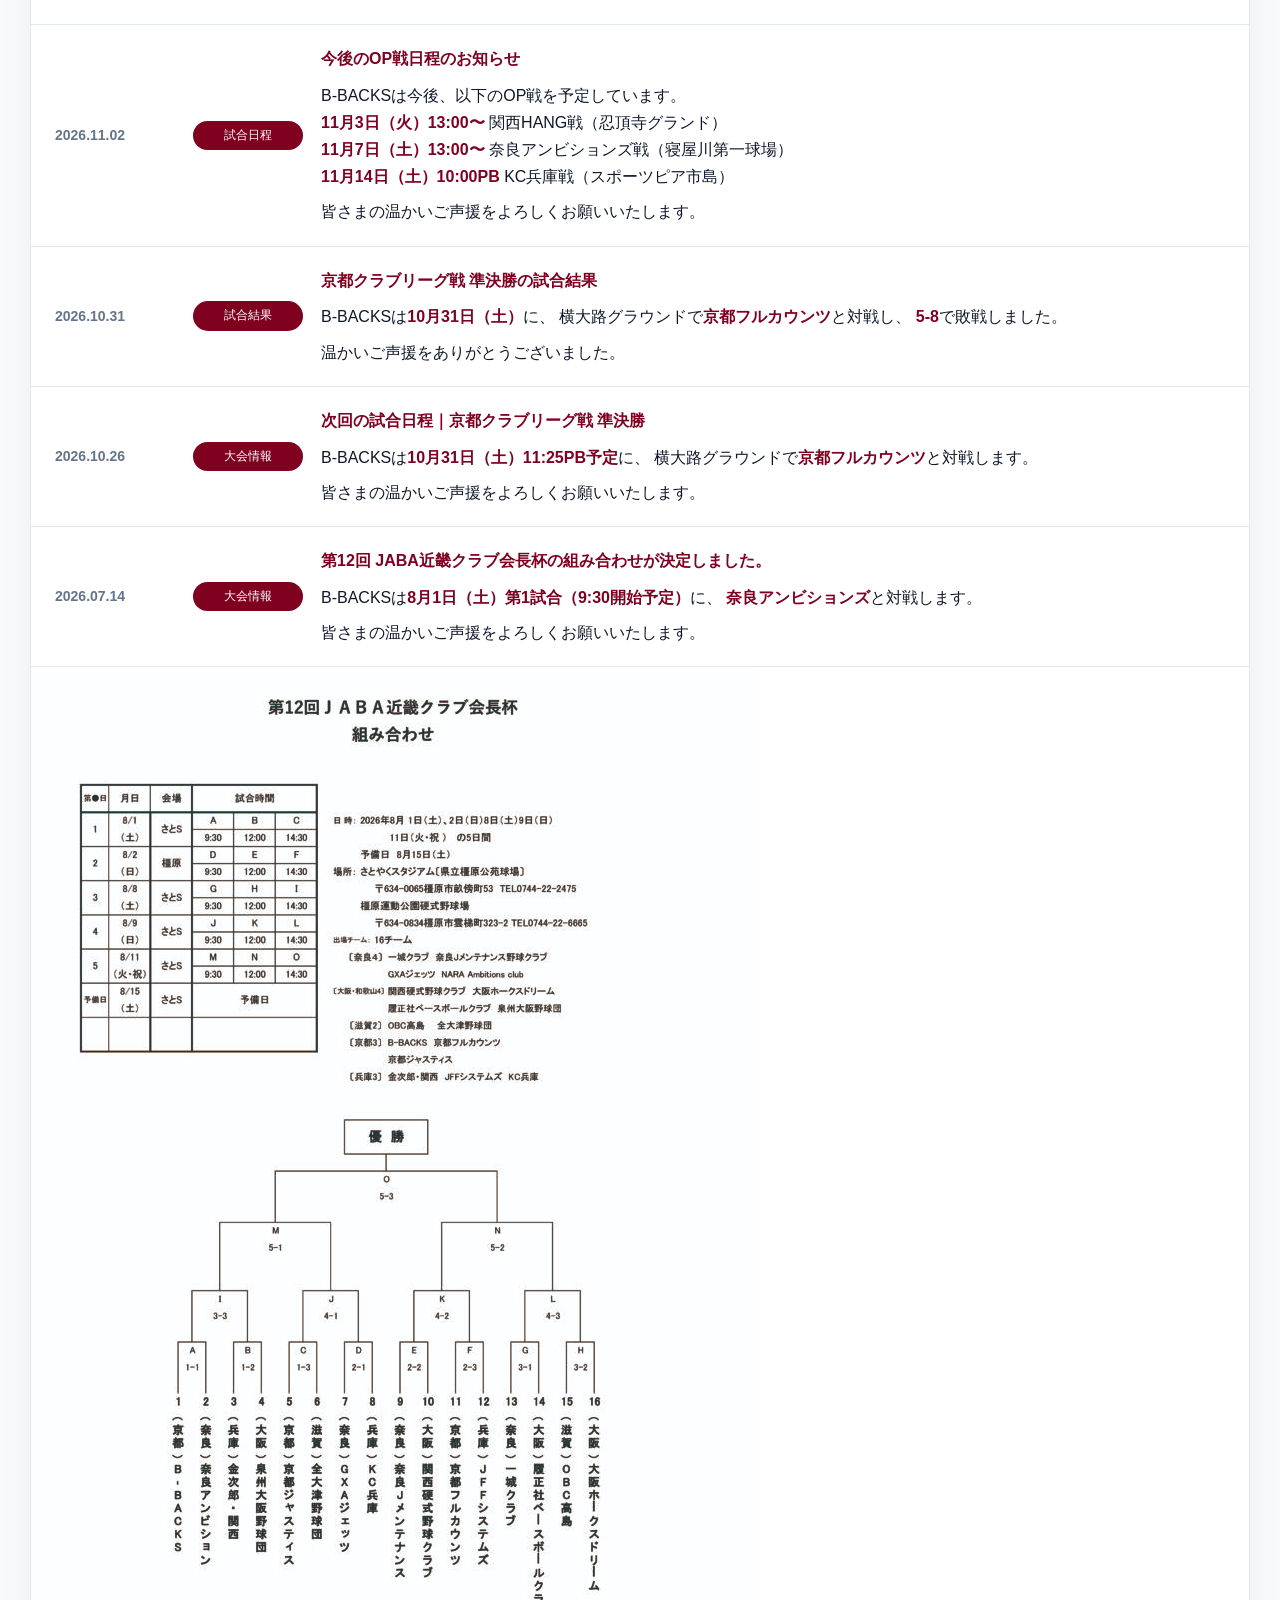
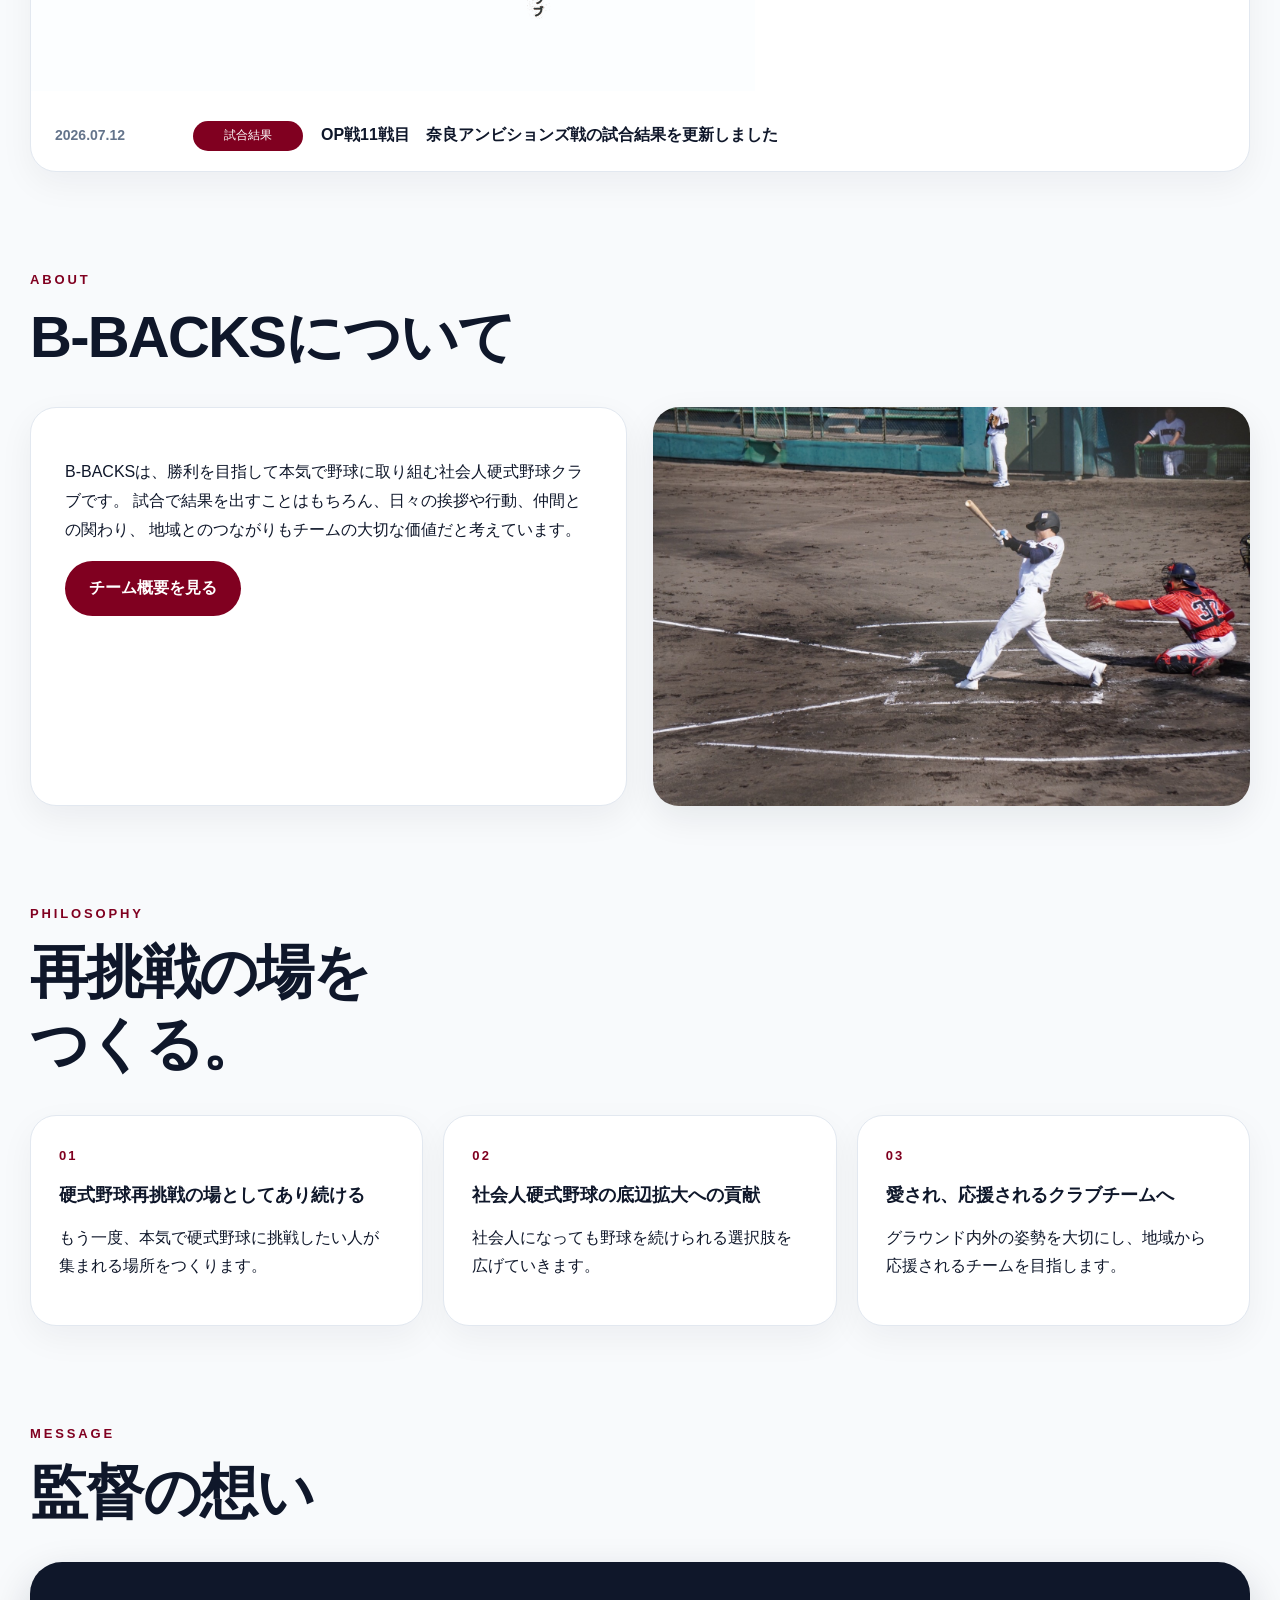
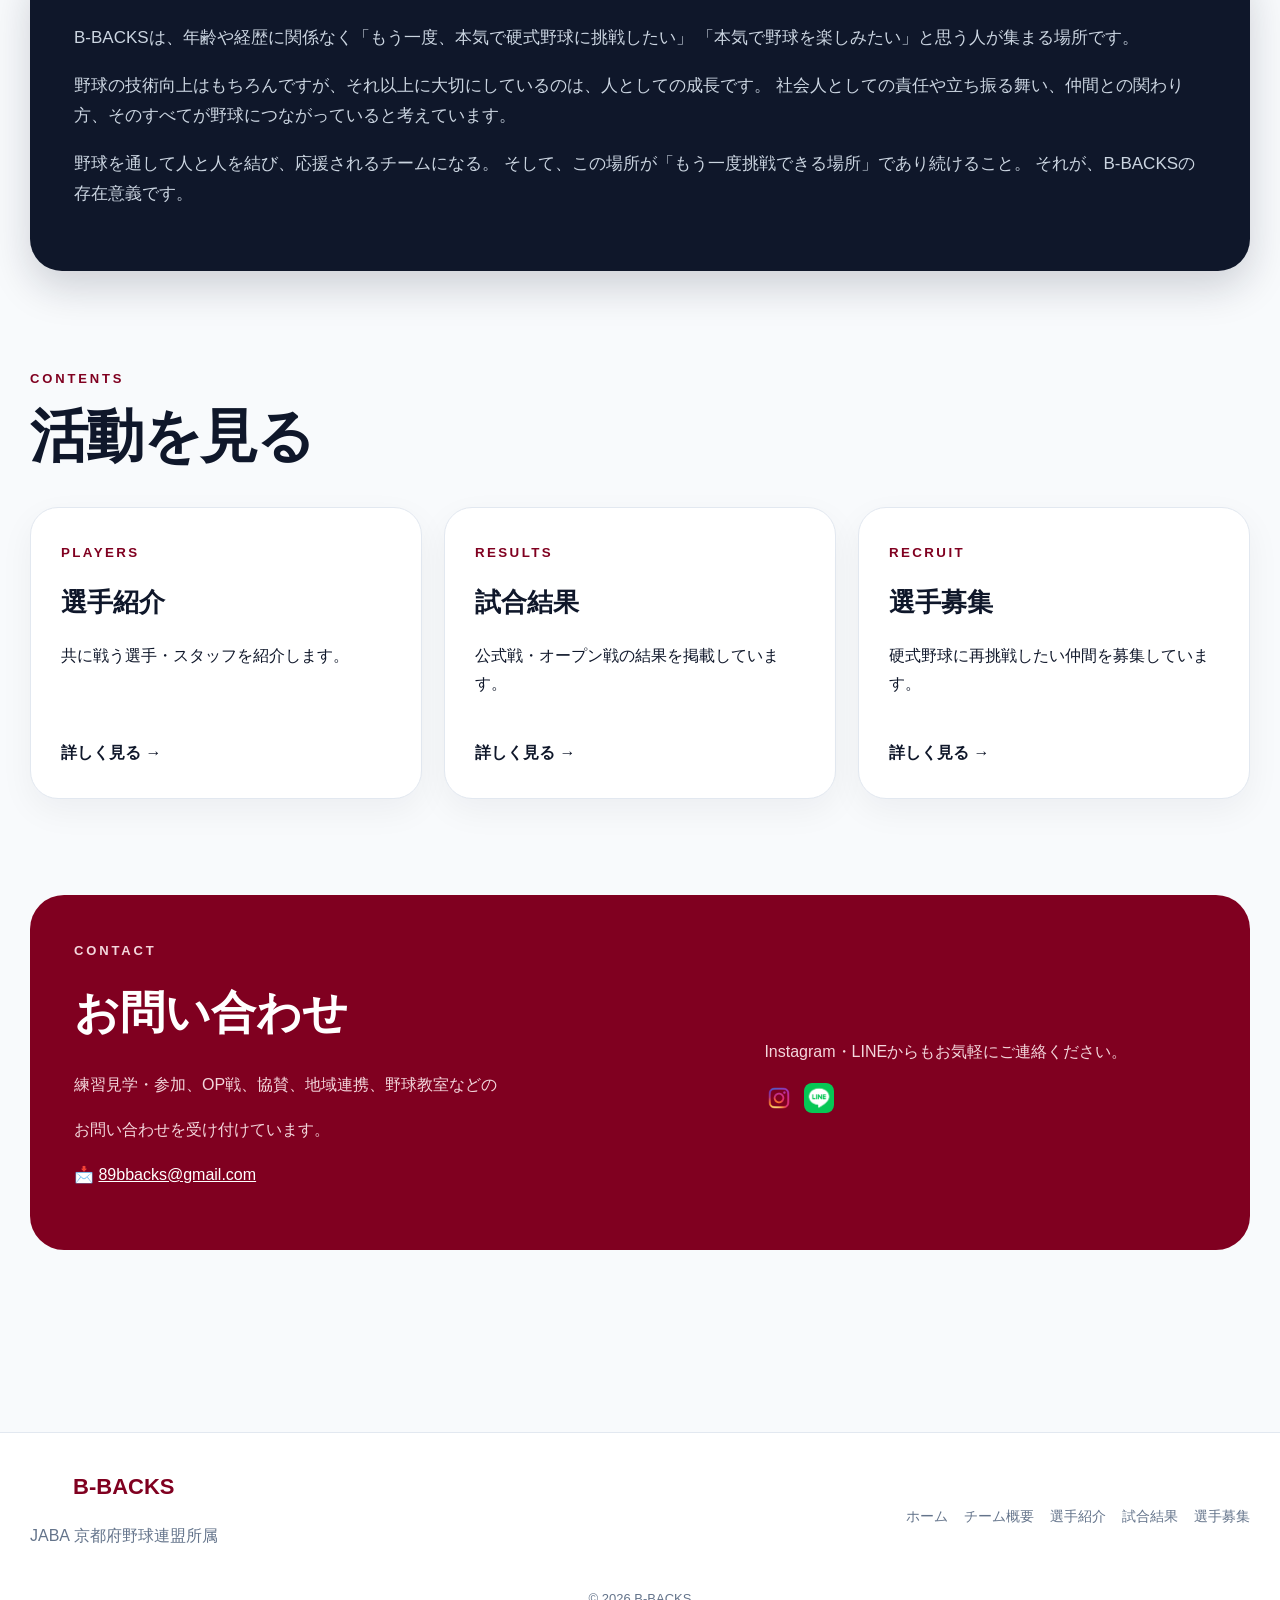
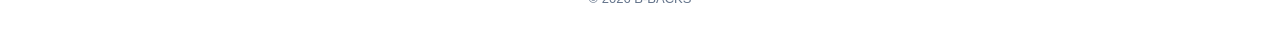
==== commit 988c900f: "お知らせに今後の活動予定（11/14 OP戦・11/15 練習・11/21 練習・11/22 選抜メンバー三都府県対抗戦）を追加" ====
--- a/index.html
+++ b/index.html
@@ -572,6 +572,26 @@
   </div>
 
   <div class="news-list">
+    <a href="results.html" class="news-item">
+  <span class="news-date">2026.11.11</span>
+  <span class="news-category">活動予定</span>
+
+  <div class="news-title">
+    <strong>今後の活動予定のお知らせ</strong>
+
+    <p>
+      B-BACKSは今後、以下の活動を予定しています。<br>
+      <strong>11月14日（土）【OP戦】</strong> KC兵庫戦（スポーツピア市島）<strong>10:00PB予定</strong><br>
+      <strong>11月15日（日）【練習】</strong> RILD9 <strong>10:00〜12:00</strong><br>
+      <strong>11月21日（土）【練習】</strong> 寝屋川公園第2野球場 <strong>11:00〜13:00</strong><br>
+      <strong>11月22日（日）【選抜メンバー】</strong> 三都府県対抗戦（わかさスタジアム京都）
+    </p>
+
+    <p>
+      皆さまの温かいご声援をよろしくお願いいたします。
+    </p>
+  </div>
+</a>
     <a href="results.html" class="news-item">
   <span class="news-date">2026.11.07</span>
   <span class="news-category">試合結果</span>
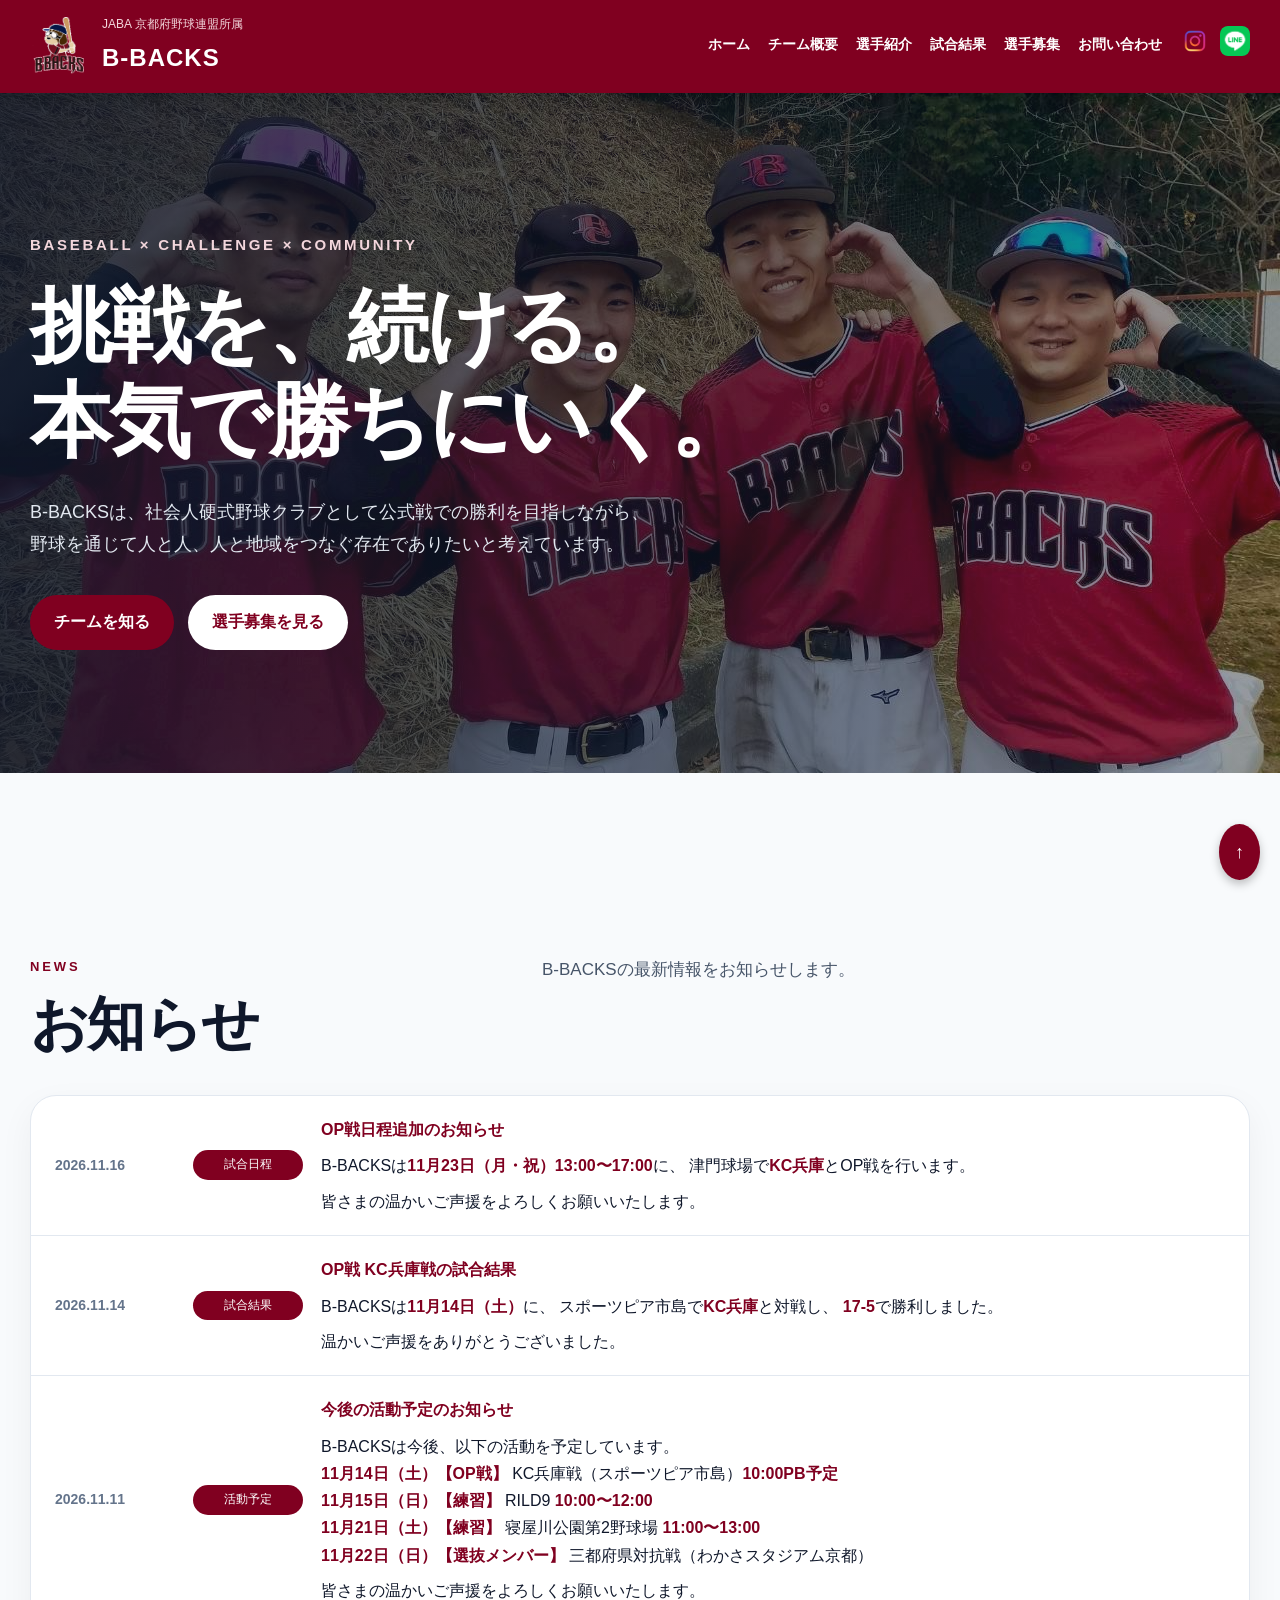
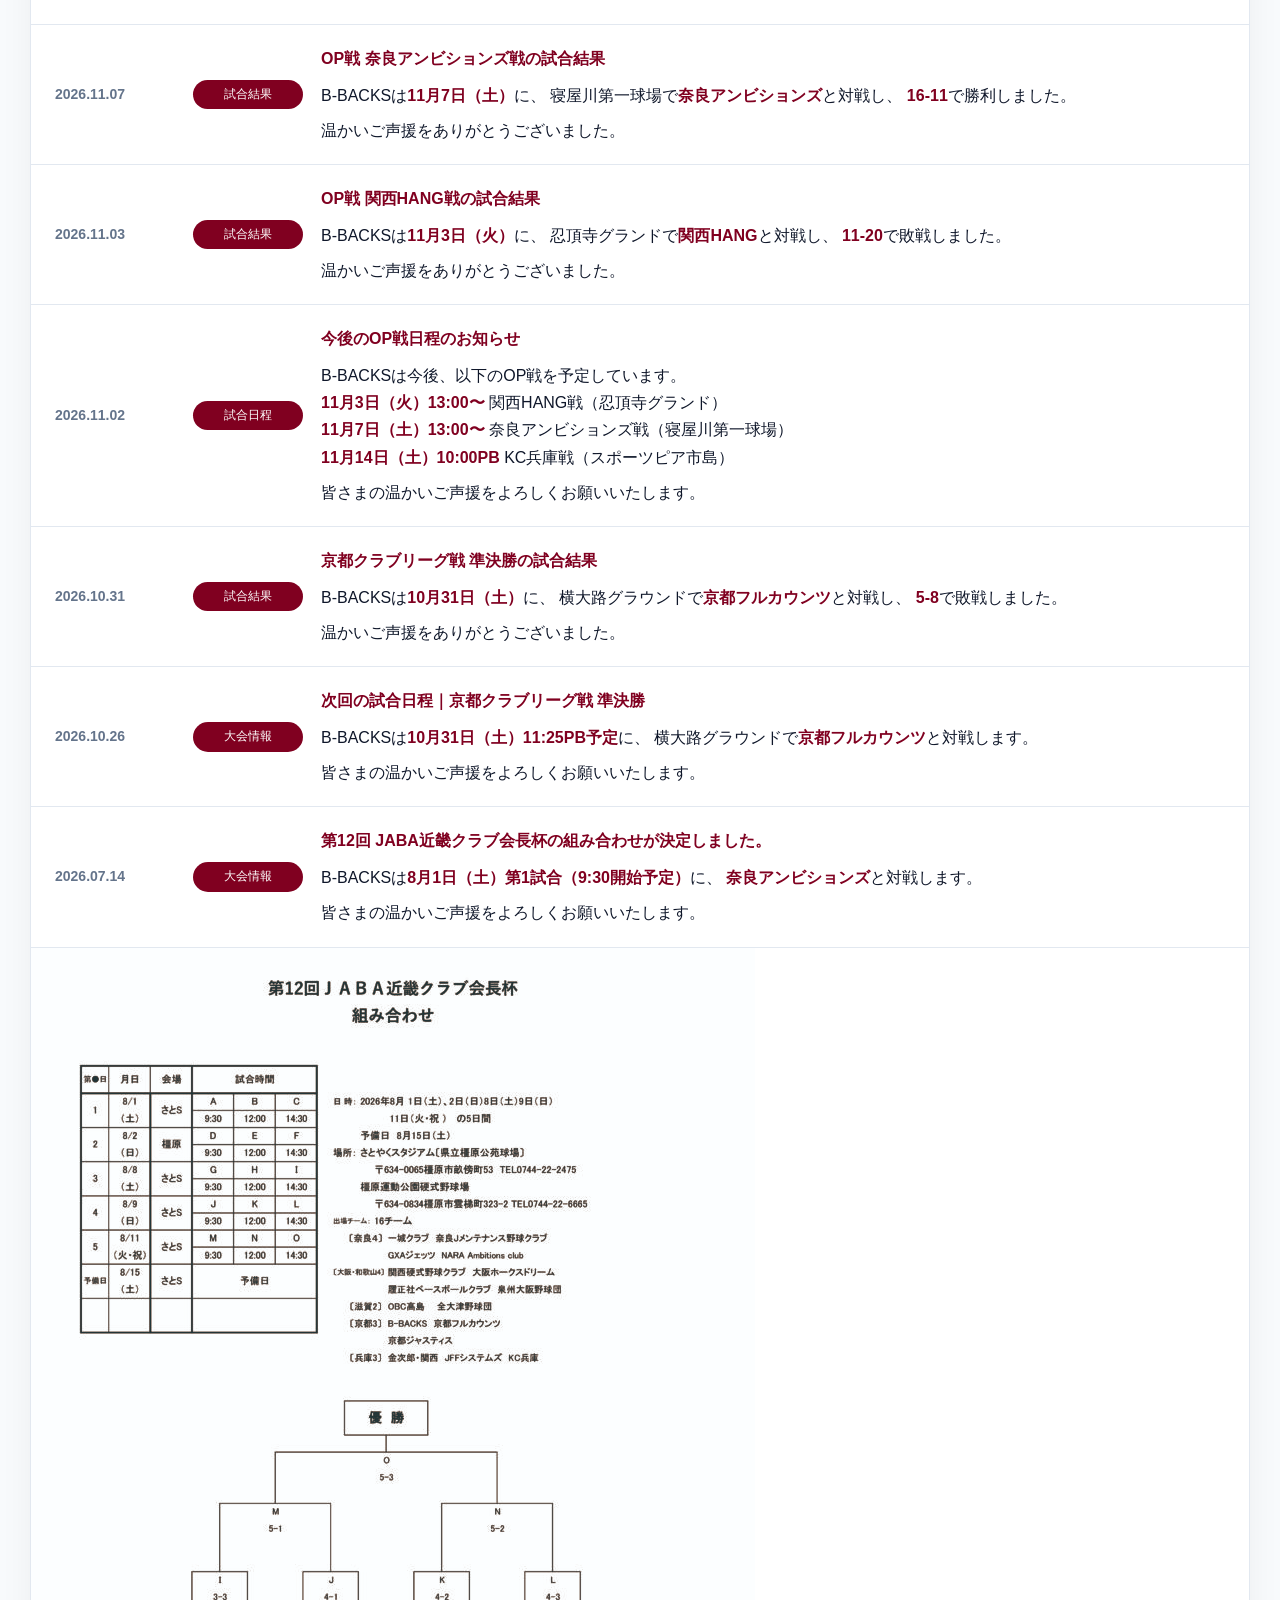
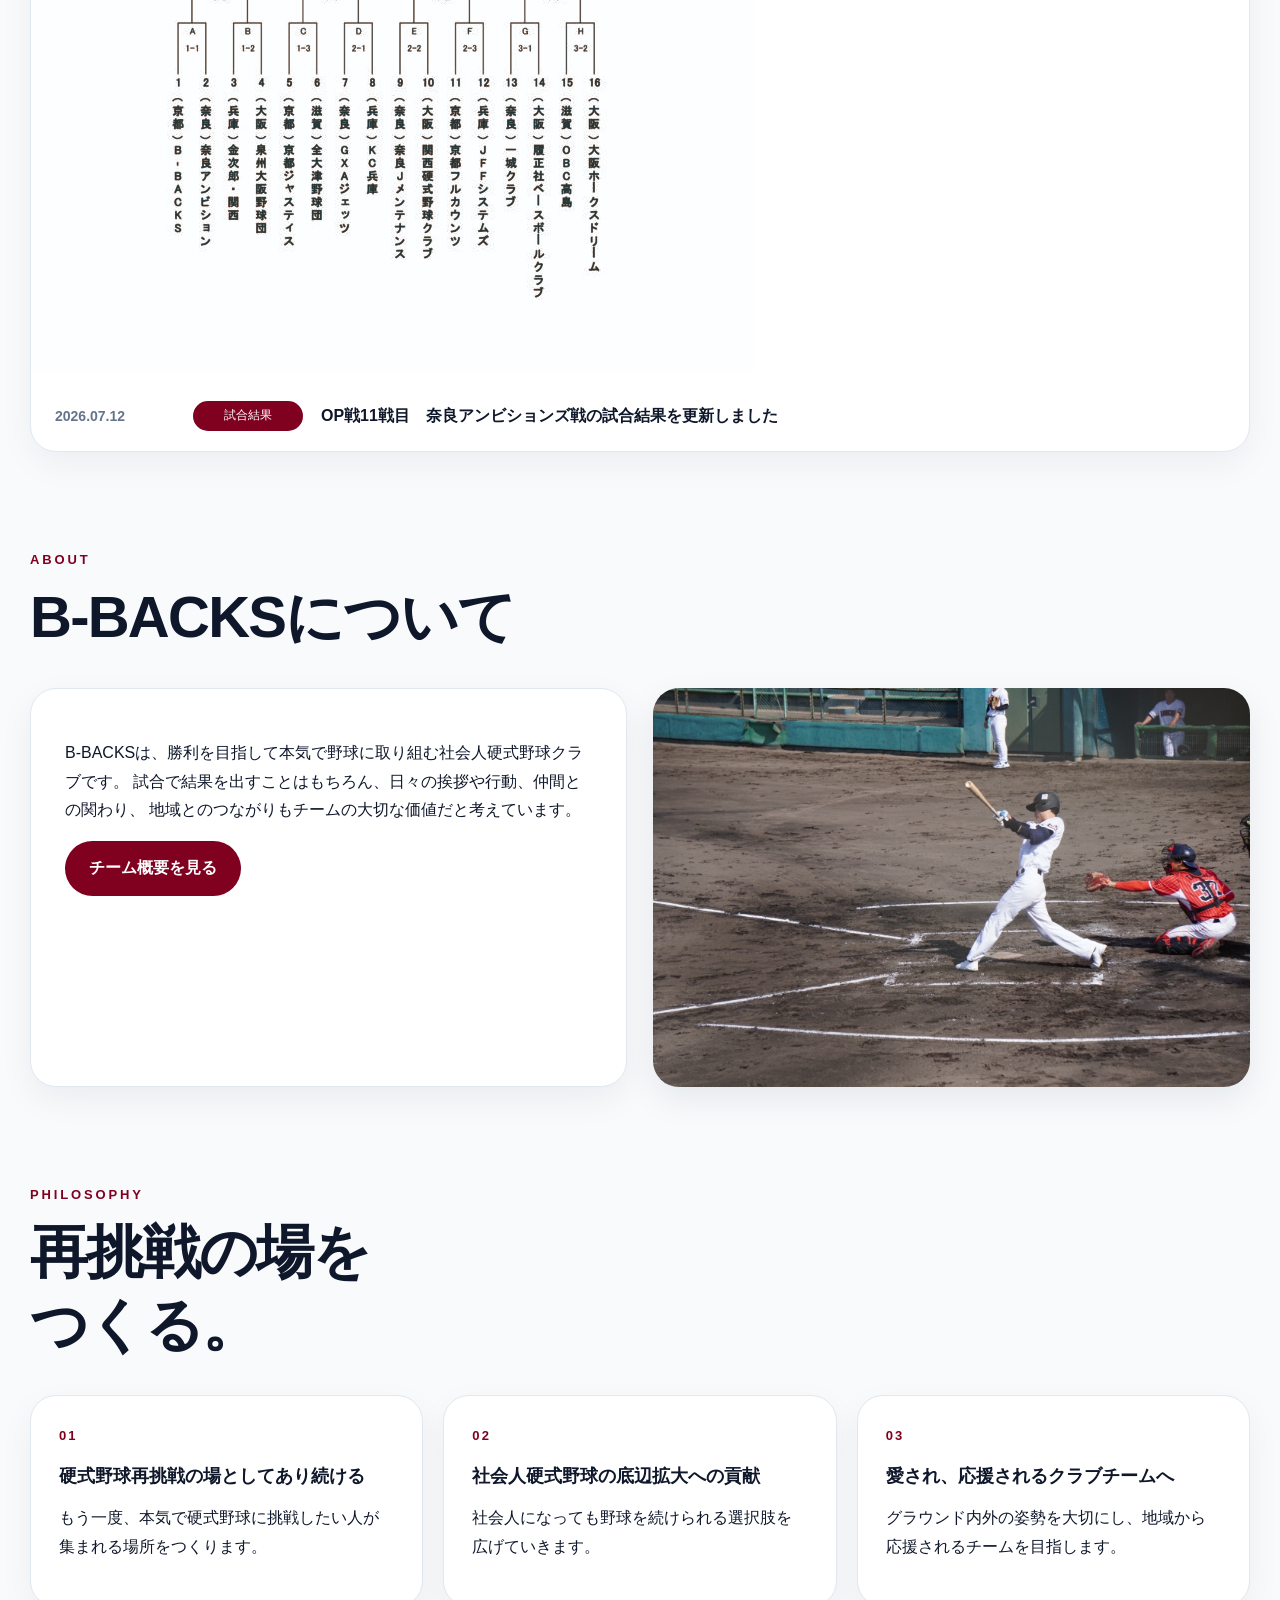
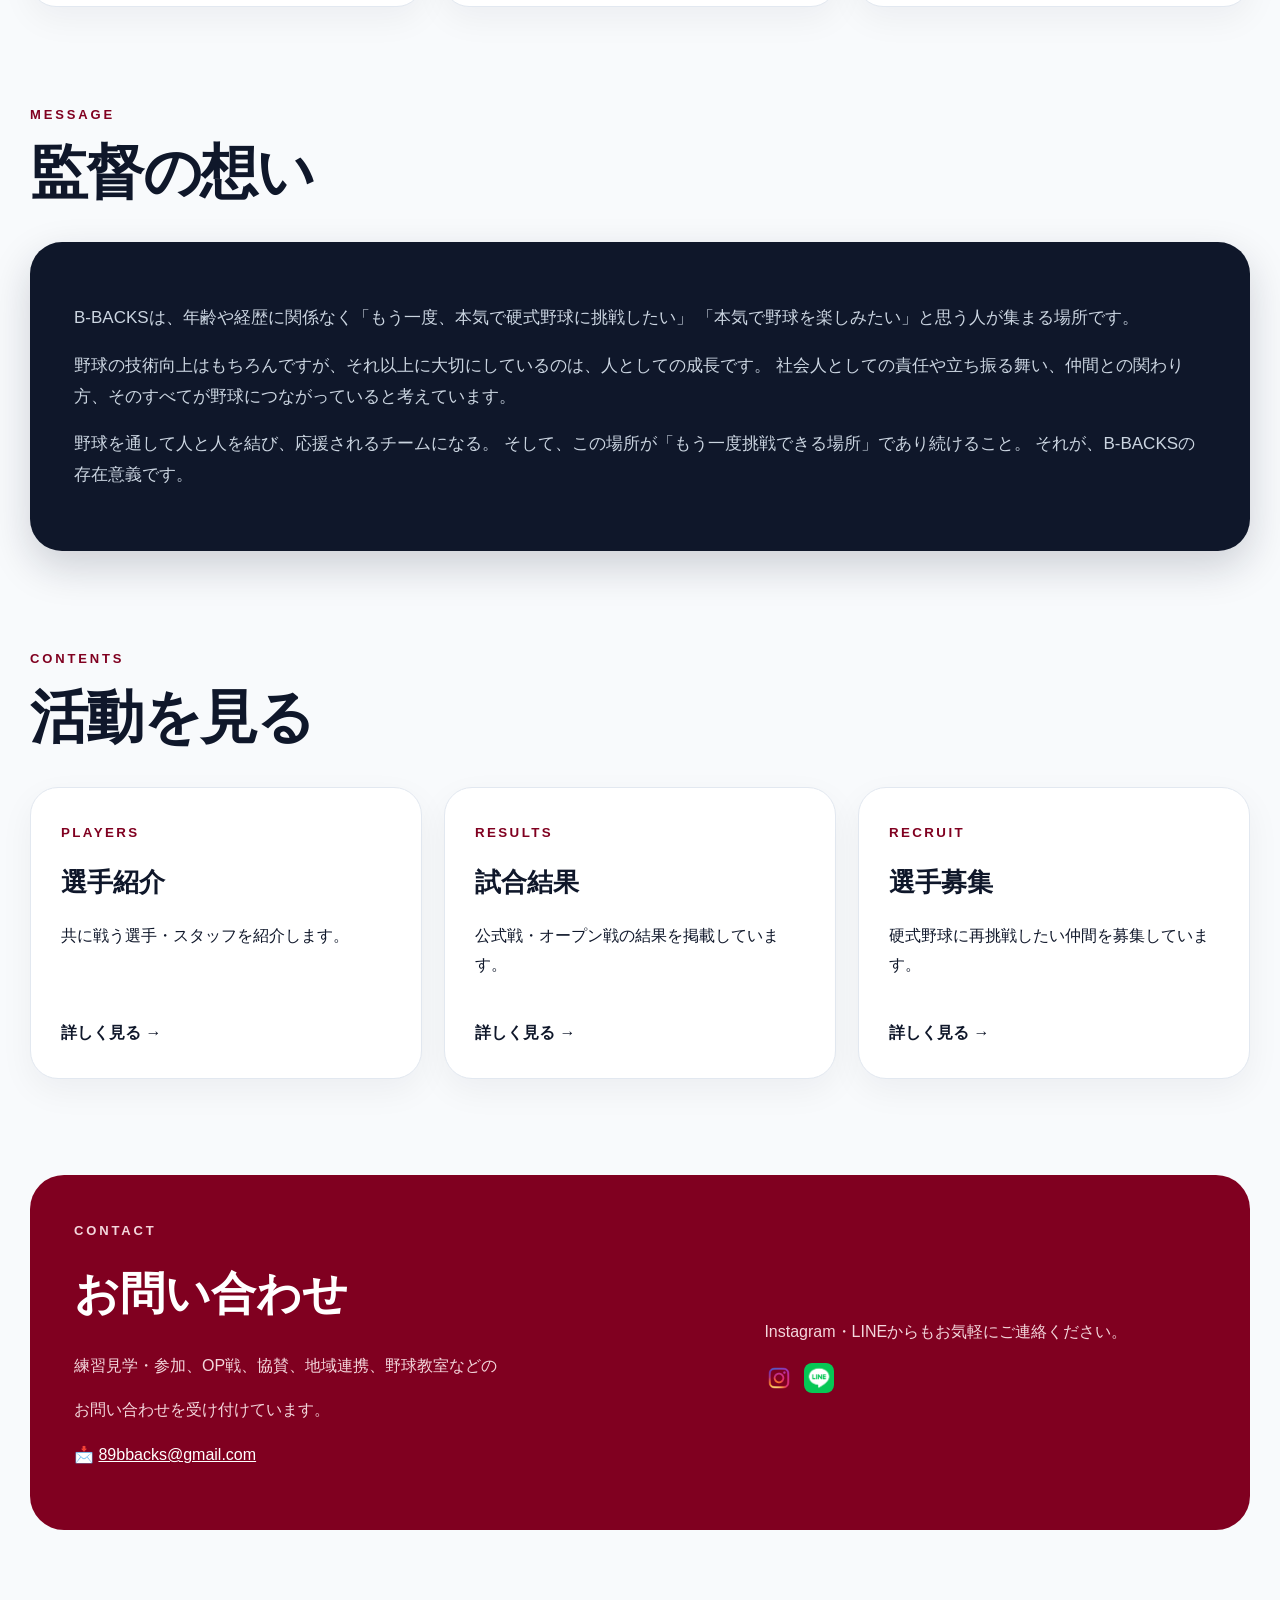
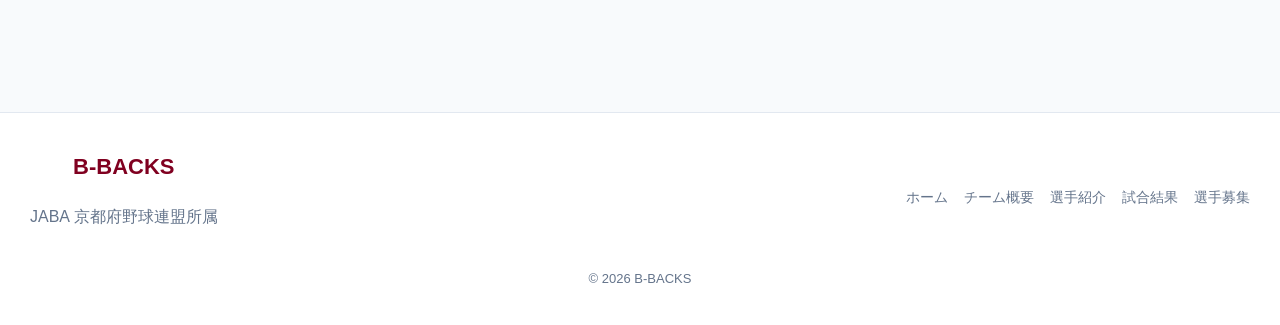
==== commit 5007761e: "お知らせに11/14 KC兵庫戦の試合結果と11/23 津門球場でのOP戦日程追加を追加" ====
--- a/index.html
+++ b/index.html
@@ -572,6 +572,41 @@
   </div>
 
   <div class="news-list">
+    <a href="results.html" class="news-item">
+  <span class="news-date">2026.11.16</span>
+  <span class="news-category">試合日程</span>
+
+  <div class="news-title">
+    <strong>OP戦日程追加のお知らせ</strong>
+
+    <p>
+      B-BACKSは<strong>11月23日（月・祝）13:00〜17:00</strong>に、
+      津門球場で<strong>KC兵庫</strong>とOP戦を行います。
+    </p>
+
+    <p>
+      皆さまの温かいご声援をよろしくお願いいたします。
+    </p>
+  </div>
+</a>
+    <a href="results.html" class="news-item">
+  <span class="news-date">2026.11.14</span>
+  <span class="news-category">試合結果</span>
+
+  <div class="news-title">
+    <strong>OP戦 KC兵庫戦の試合結果</strong>
+
+    <p>
+      B-BACKSは<strong>11月14日（土）</strong>に、
+      スポーツピア市島で<strong>KC兵庫</strong>と対戦し、
+      <strong>17-5</strong>で勝利しました。
+    </p>
+
+    <p>
+      温かいご声援をありがとうございました。
+    </p>
+  </div>
+</a>
     <a href="results.html" class="news-item">
   <span class="news-date">2026.11.11</span>
   <span class="news-category">活動予定</span>
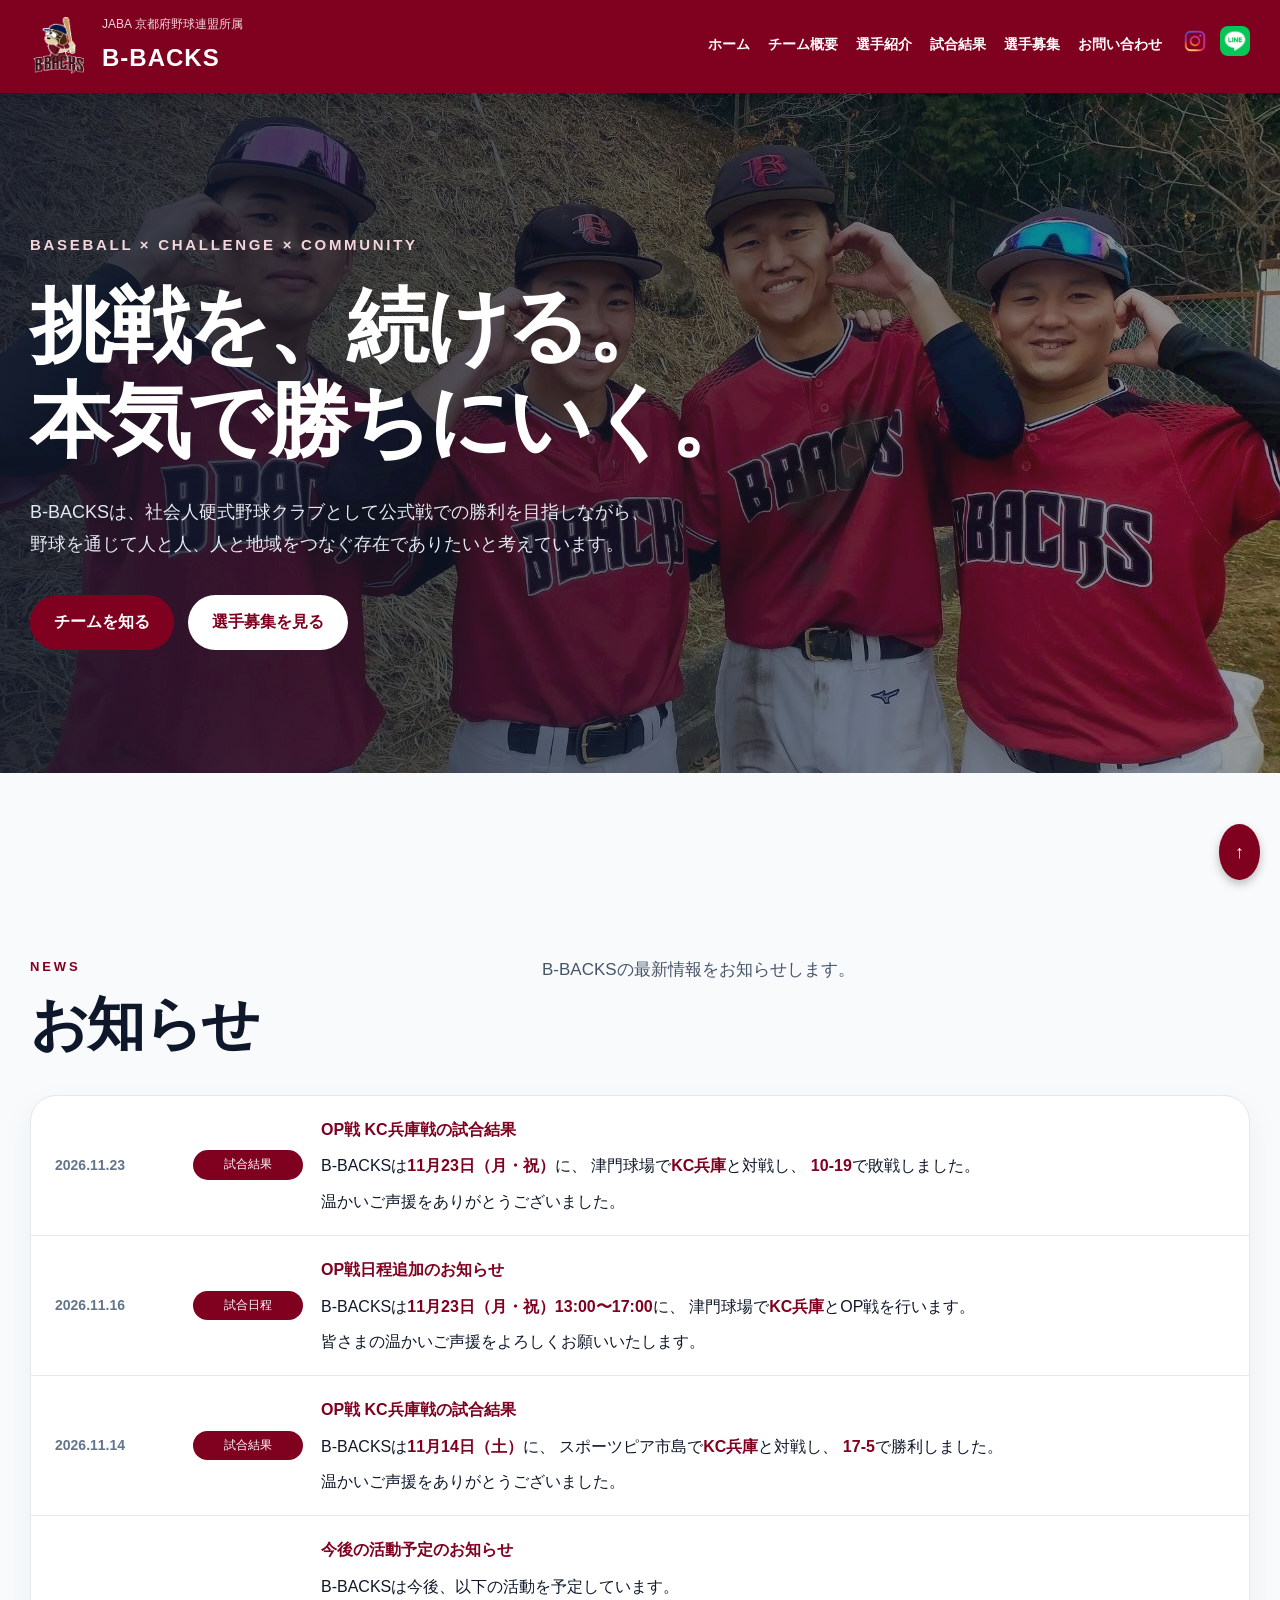
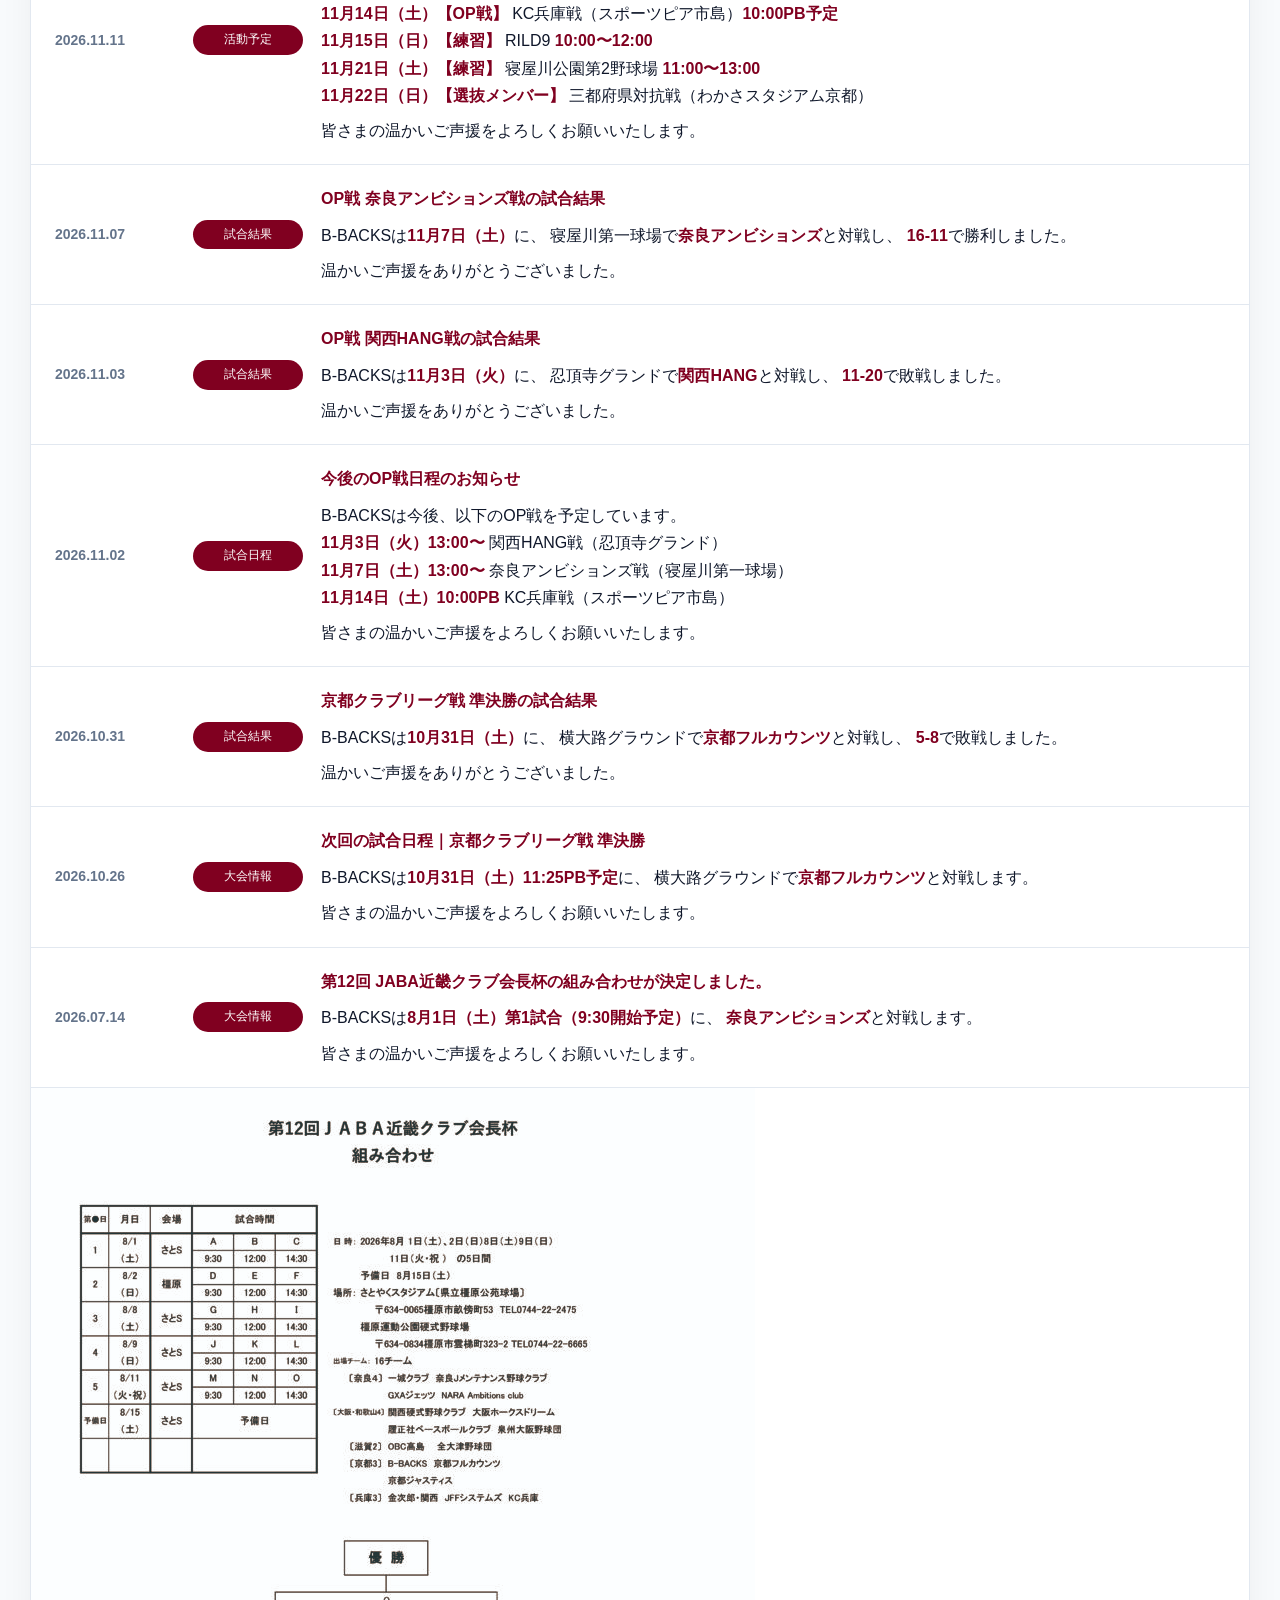
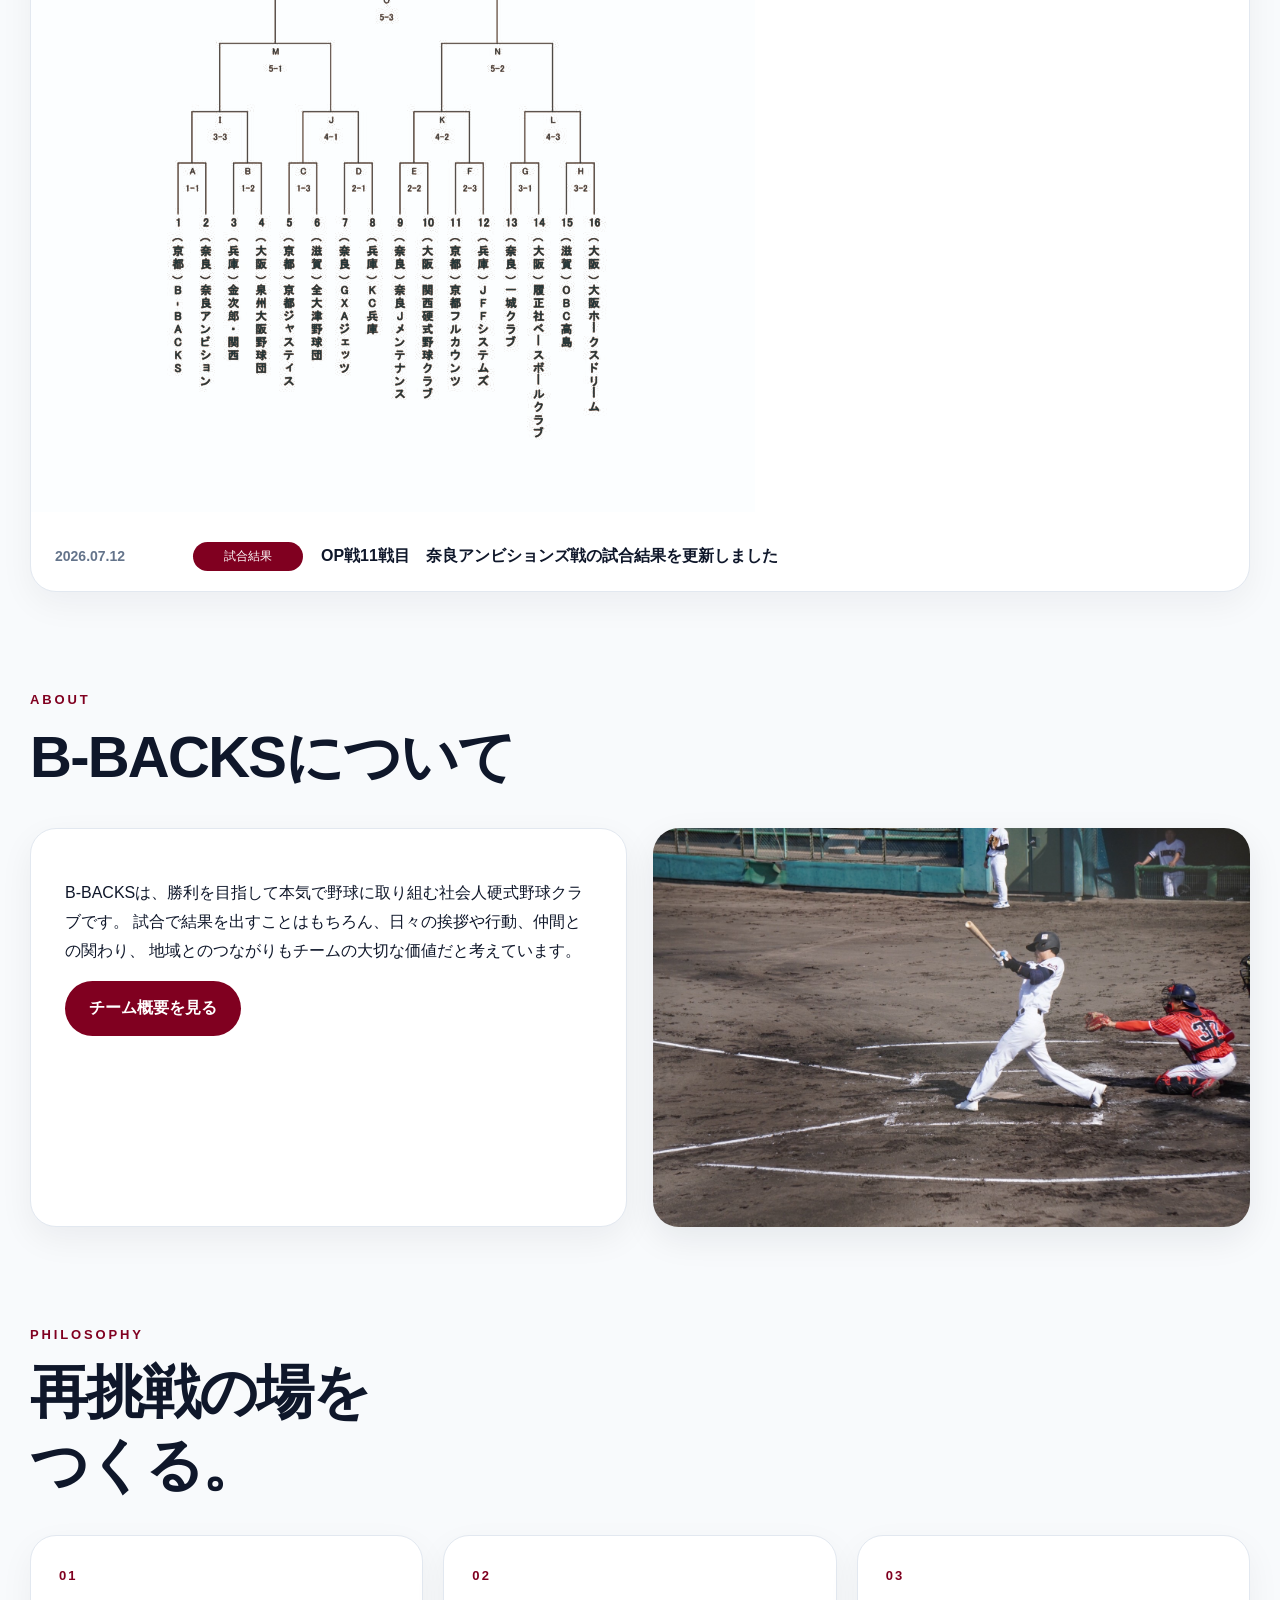
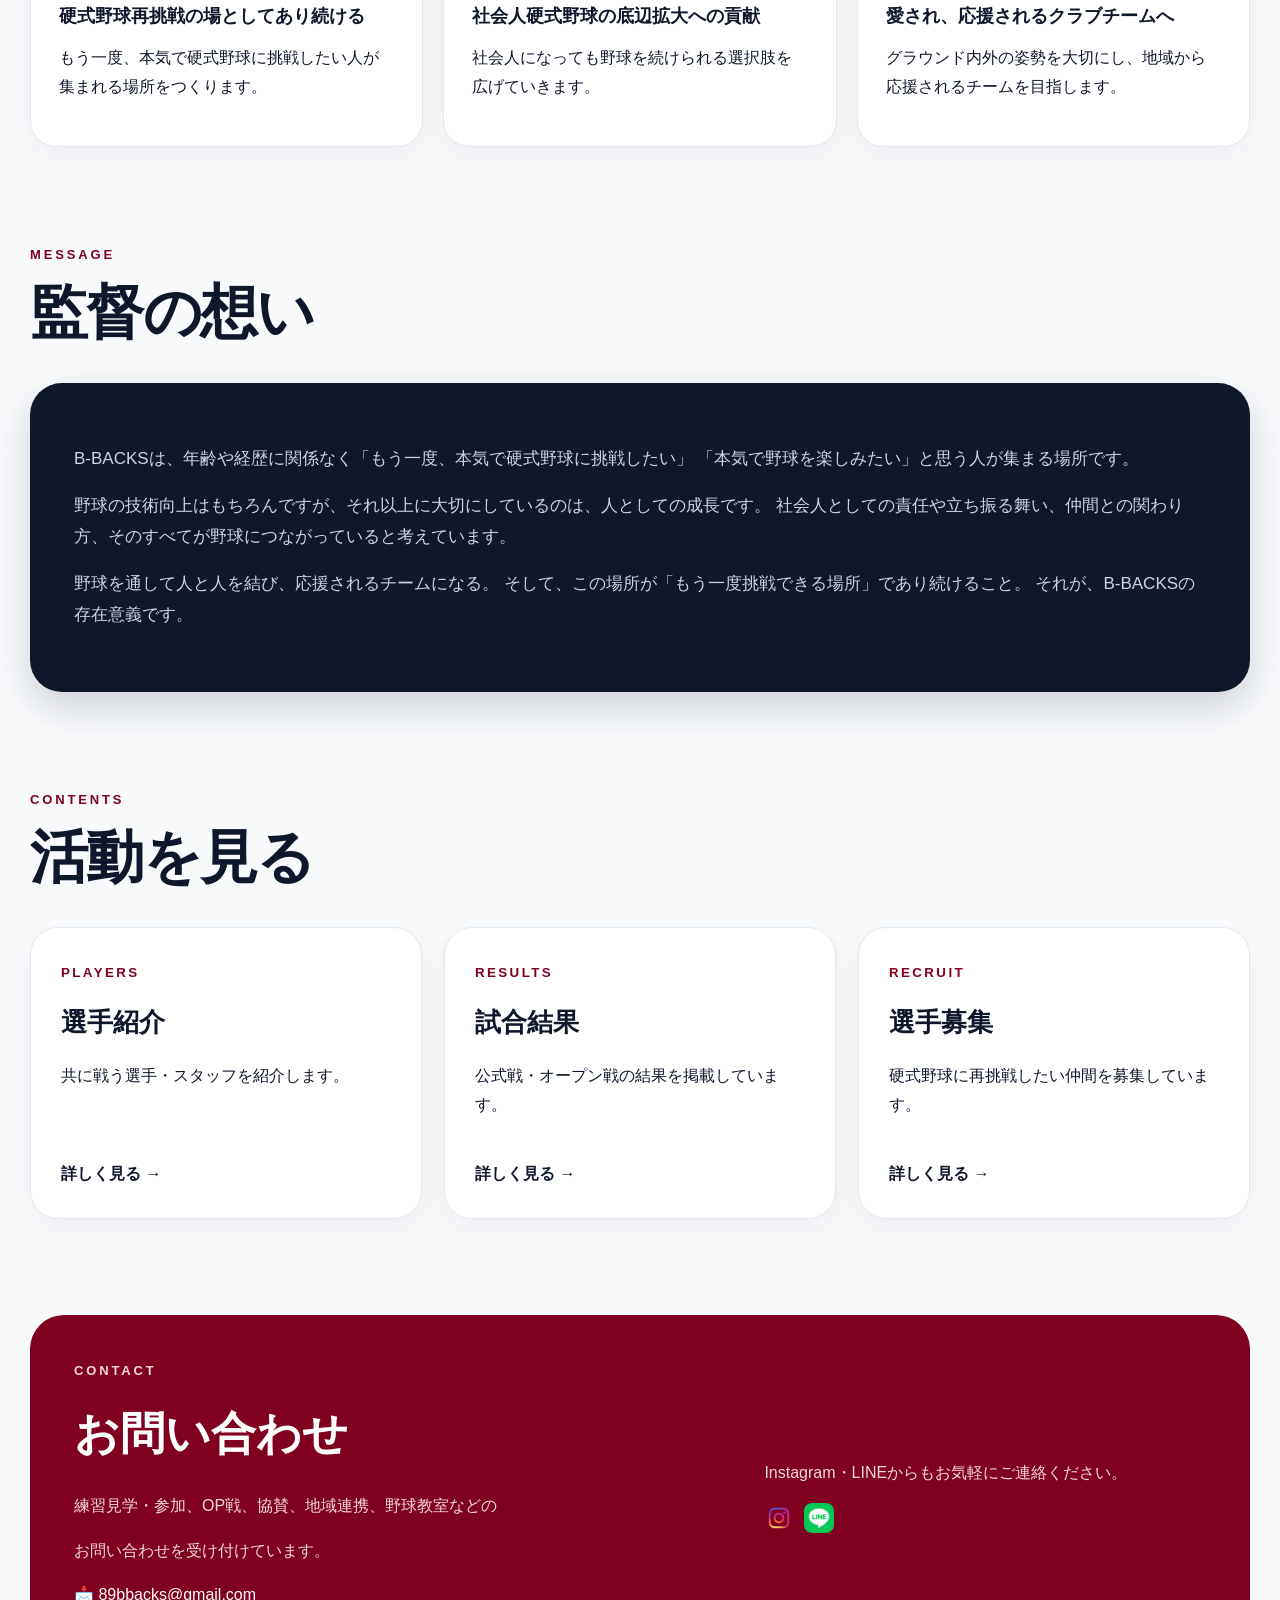
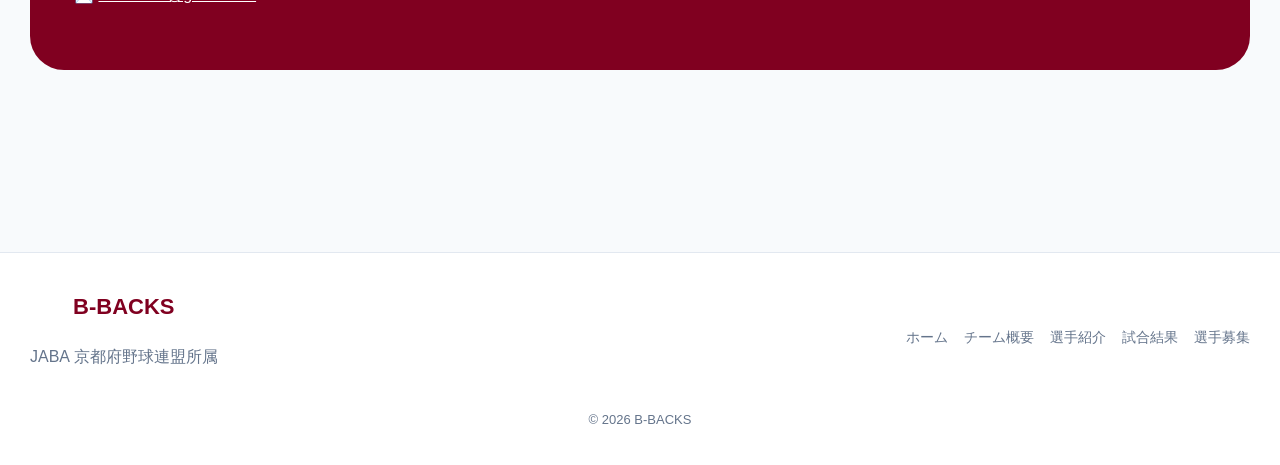
==== commit be1e4dd5: "お知らせに11/23 KC兵庫戦の試合結果を追加" ====
--- a/index.html
+++ b/index.html
@@ -572,6 +572,24 @@
   </div>
 
   <div class="news-list">
+    <a href="results.html" class="news-item">
+  <span class="news-date">2026.11.23</span>
+  <span class="news-category">試合結果</span>
+
+  <div class="news-title">
+    <strong>OP戦 KC兵庫戦の試合結果</strong>
+
+    <p>
+      B-BACKSは<strong>11月23日（月・祝）</strong>に、
+      津門球場で<strong>KC兵庫</strong>と対戦し、
+      <strong>10-19</strong>で敗戦しました。
+    </p>
+
+    <p>
+      温かいご声援をありがとうございました。
+    </p>
+  </div>
+</a>
     <a href="results.html" class="news-item">
   <span class="news-date">2026.11.16</span>
   <span class="news-category">試合日程</span>
@@ -916,5 +934,6 @@
   <p class="copyright">© 2026 B-BACKS</p>
 </footer>
 
+<script defer src="/_vercel/insights/script.js"></script>
 </body>
 </html>
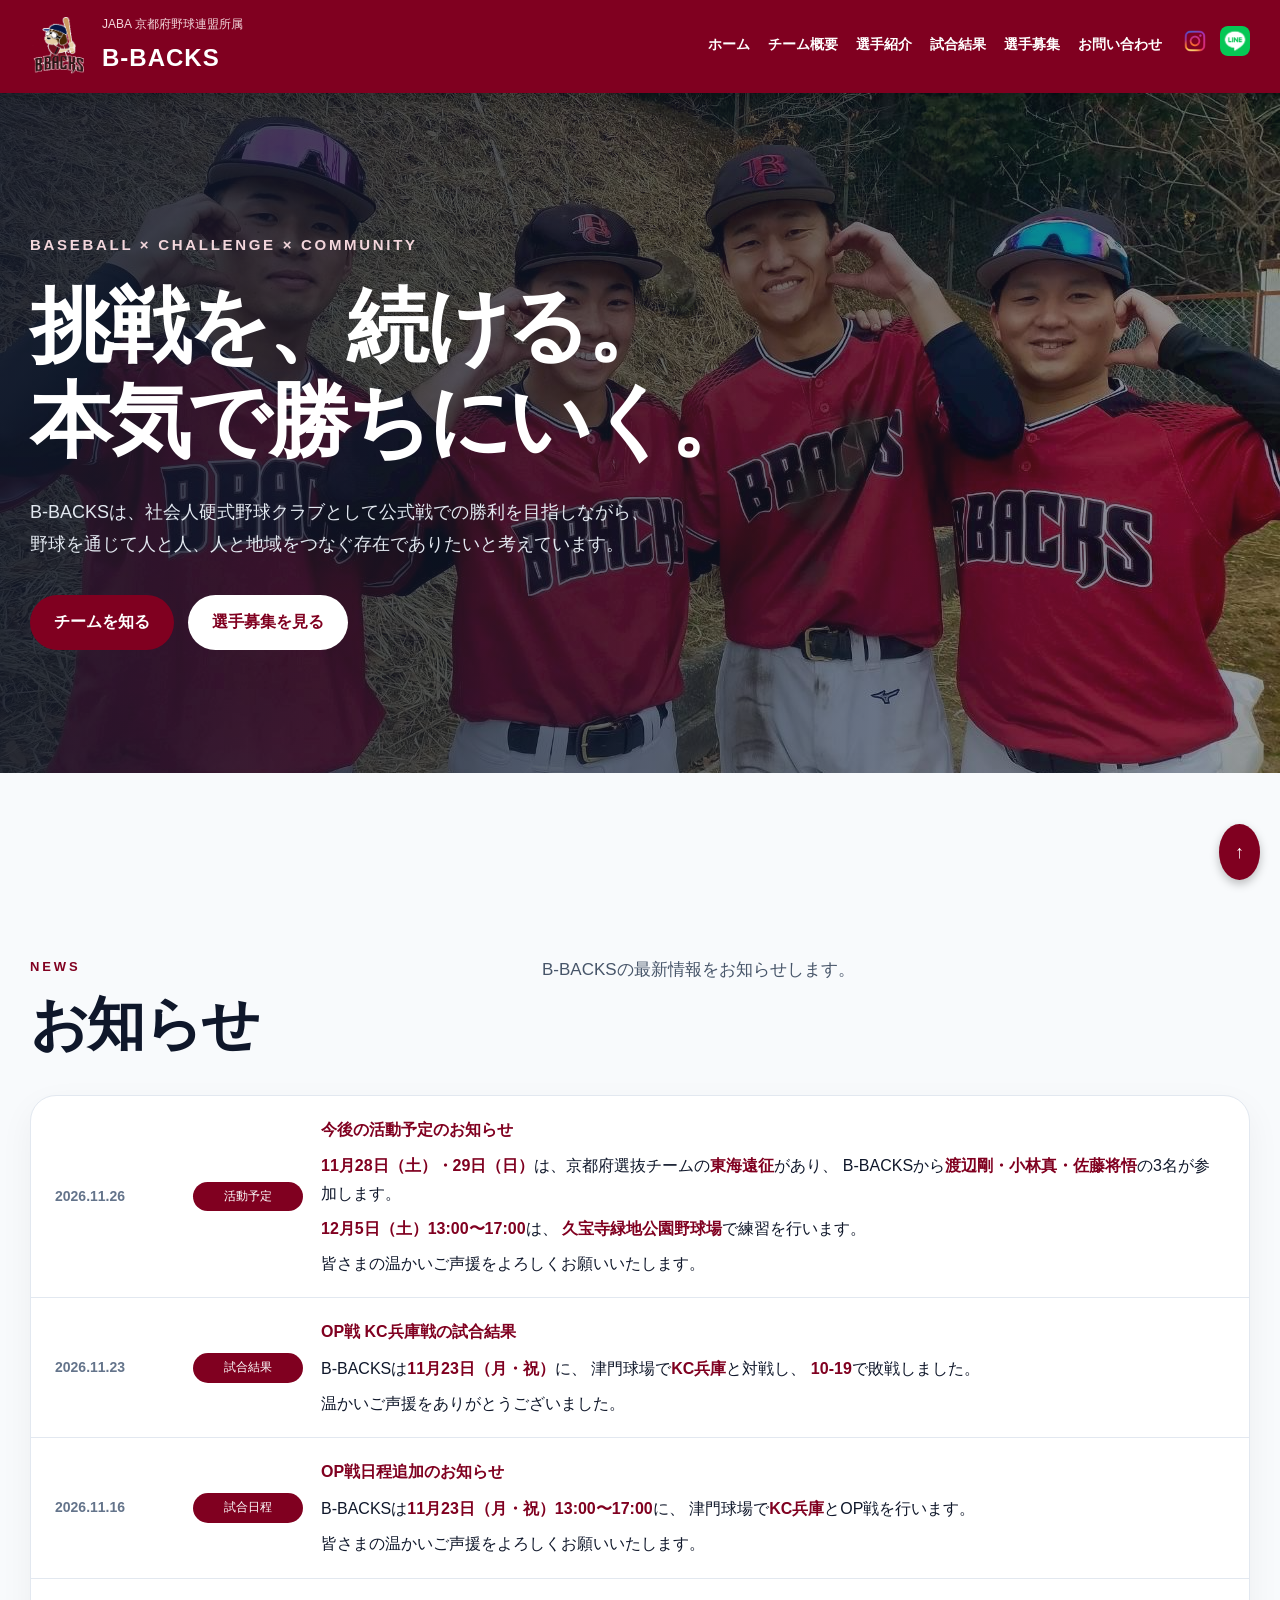
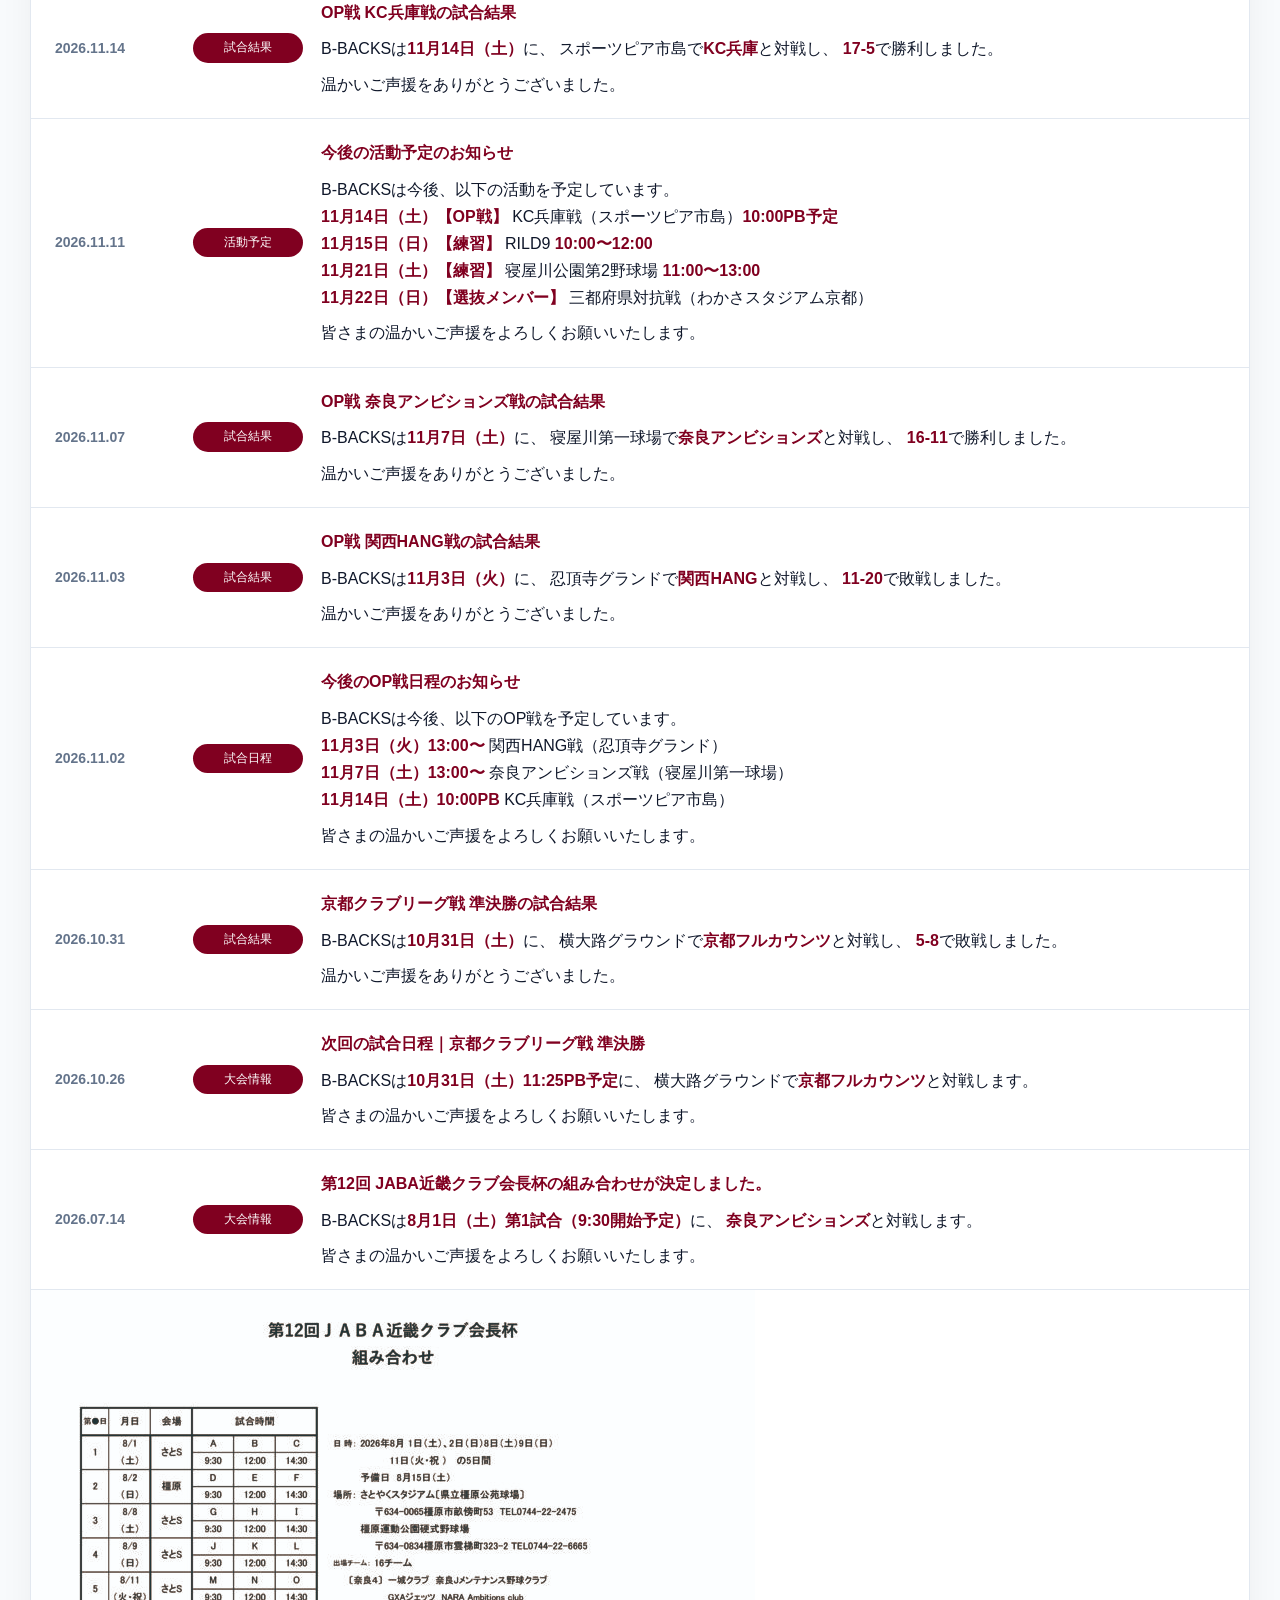
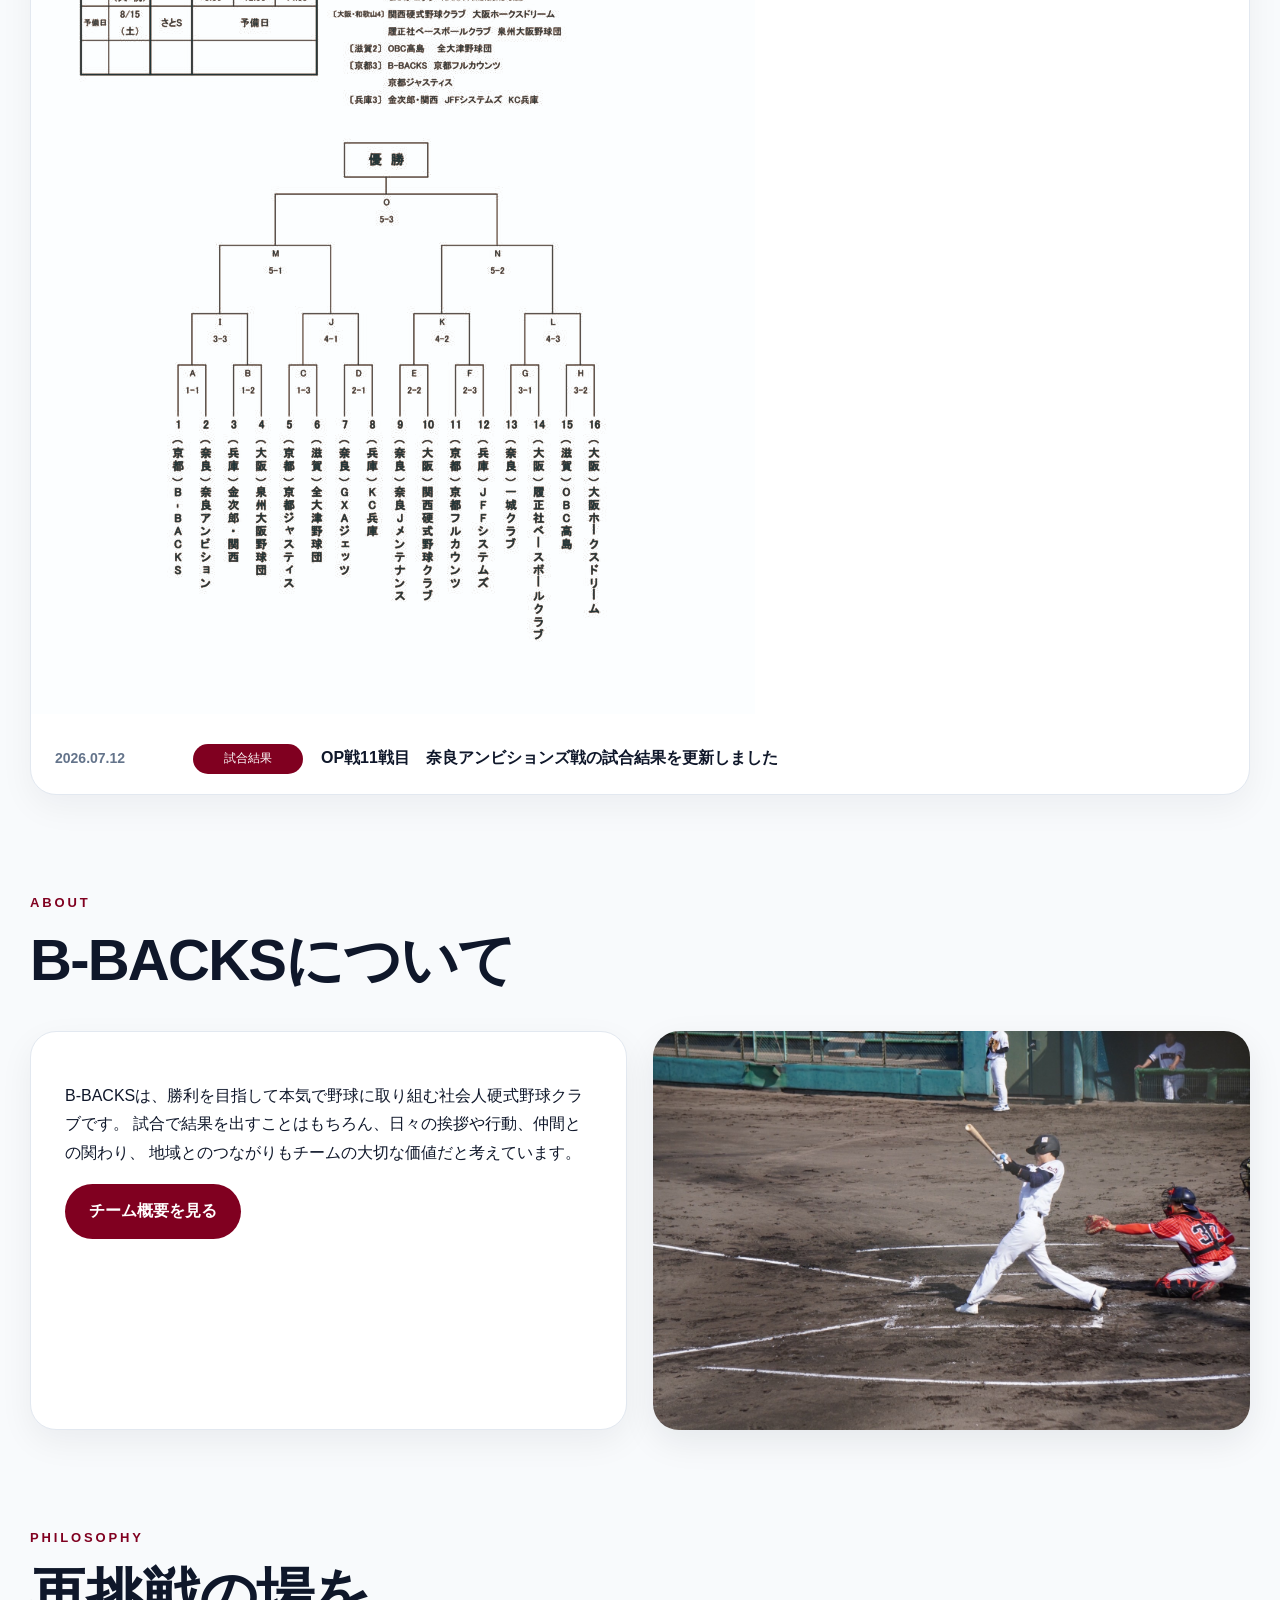
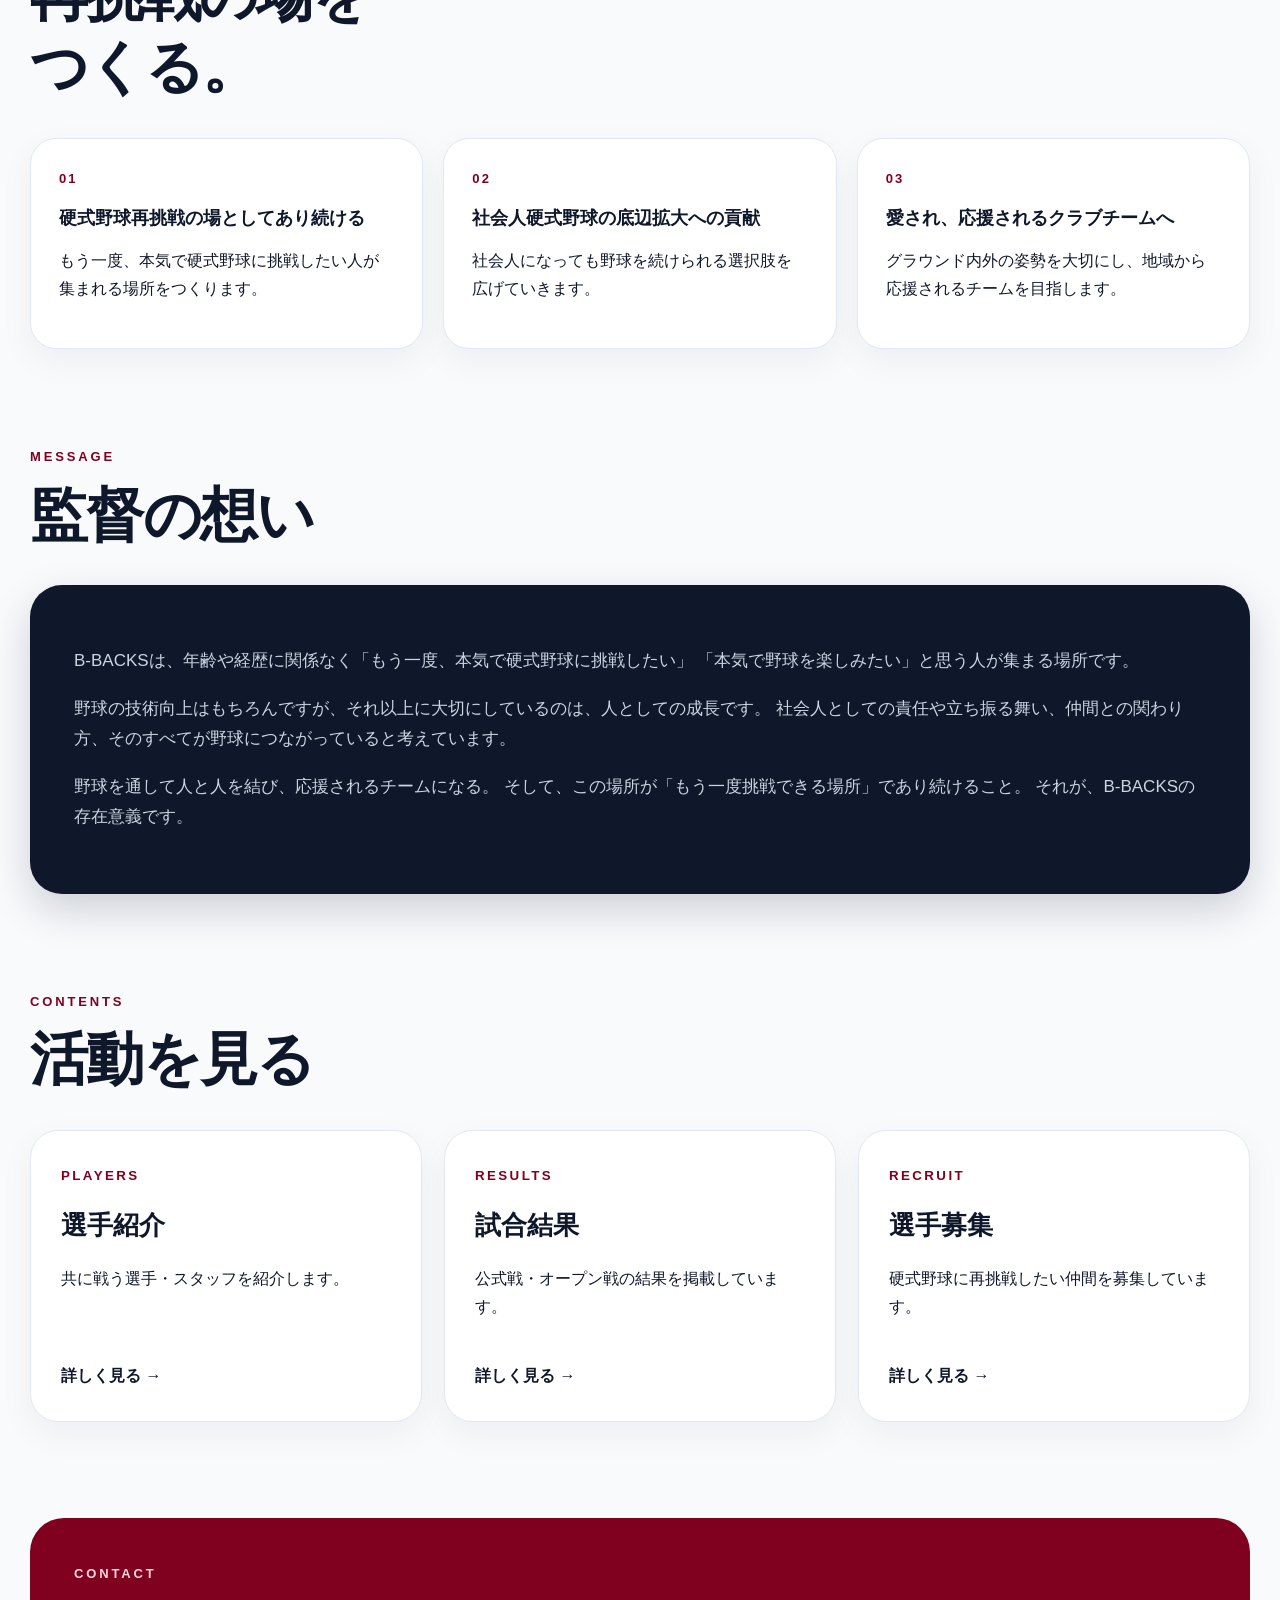
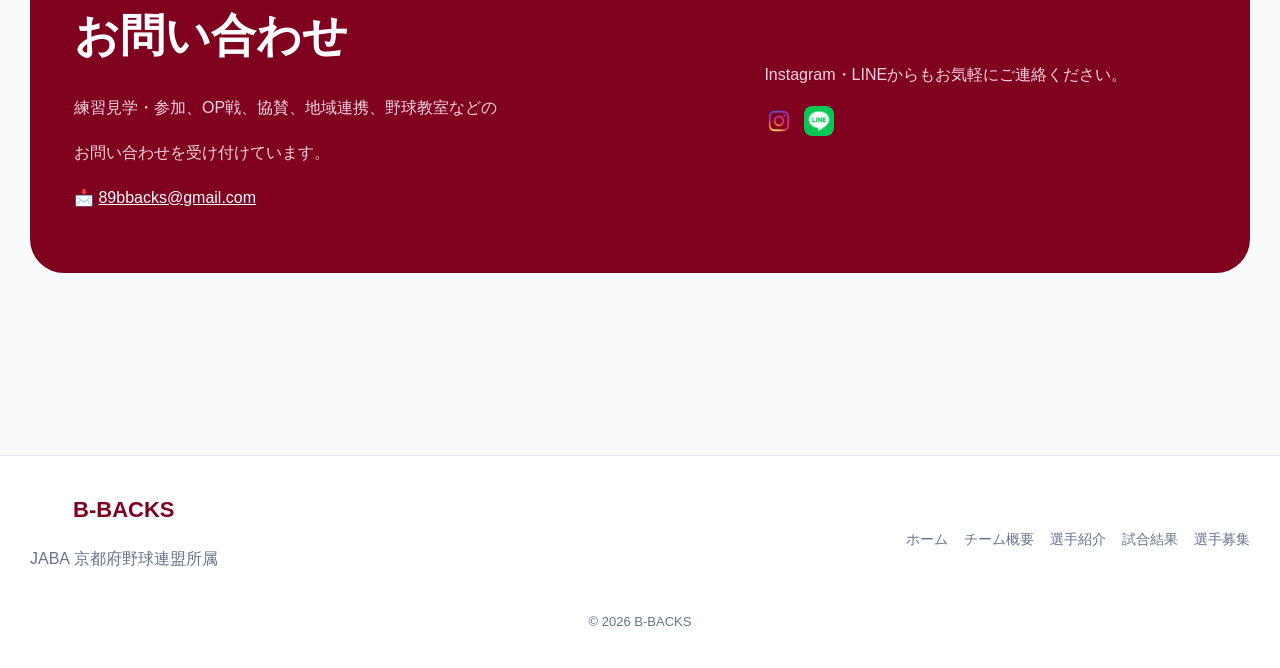
==== commit ec6c7362: "お知らせに今後の活動予定（11/28-29京都府選抜東海遠征、12/5久宝寺緑地公園野球場で練習）を追加" ====
--- a/index.html
+++ b/index.html
@@ -572,6 +572,28 @@
   </div>
 
   <div class="news-list">
+    <a href="results.html" class="news-item">
+  <span class="news-date">2026.11.26</span>
+  <span class="news-category">活動予定</span>
+
+  <div class="news-title">
+    <strong>今後の活動予定のお知らせ</strong>
+
+    <p>
+      <strong>11月28日（土）・29日（日）</strong>は、京都府選抜チームの<strong>東海遠征</strong>があり、
+      B-BACKSから<strong>渡辺剛・小林真・佐藤将悟</strong>の3名が参加します。
+    </p>
+
+    <p>
+      <strong>12月5日（土）13:00〜17:00</strong>は、
+      <strong>久宝寺緑地公園野球場</strong>で練習を行います。
+    </p>
+
+    <p>
+      皆さまの温かいご声援をよろしくお願いいたします。
+    </p>
+  </div>
+</a>
     <a href="results.html" class="news-item">
   <span class="news-date">2026.11.23</span>
   <span class="news-category">試合結果</span>
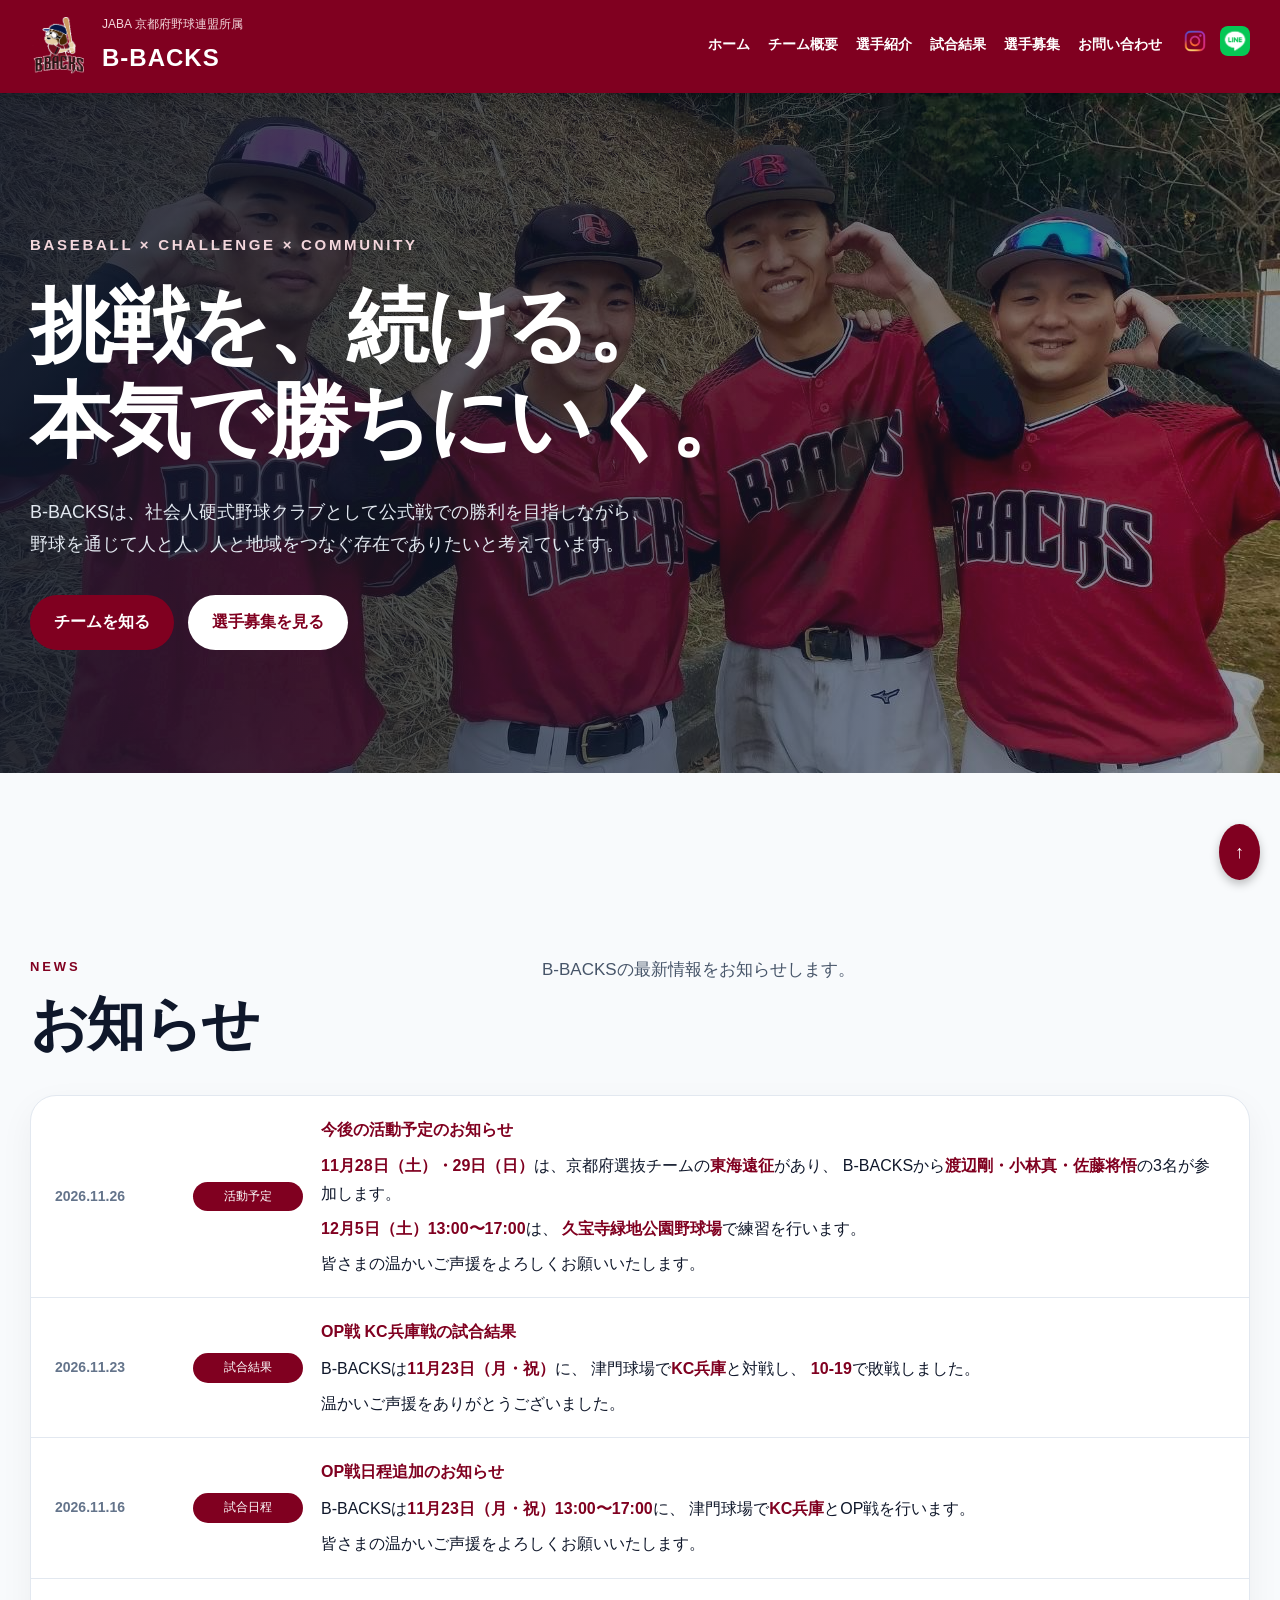
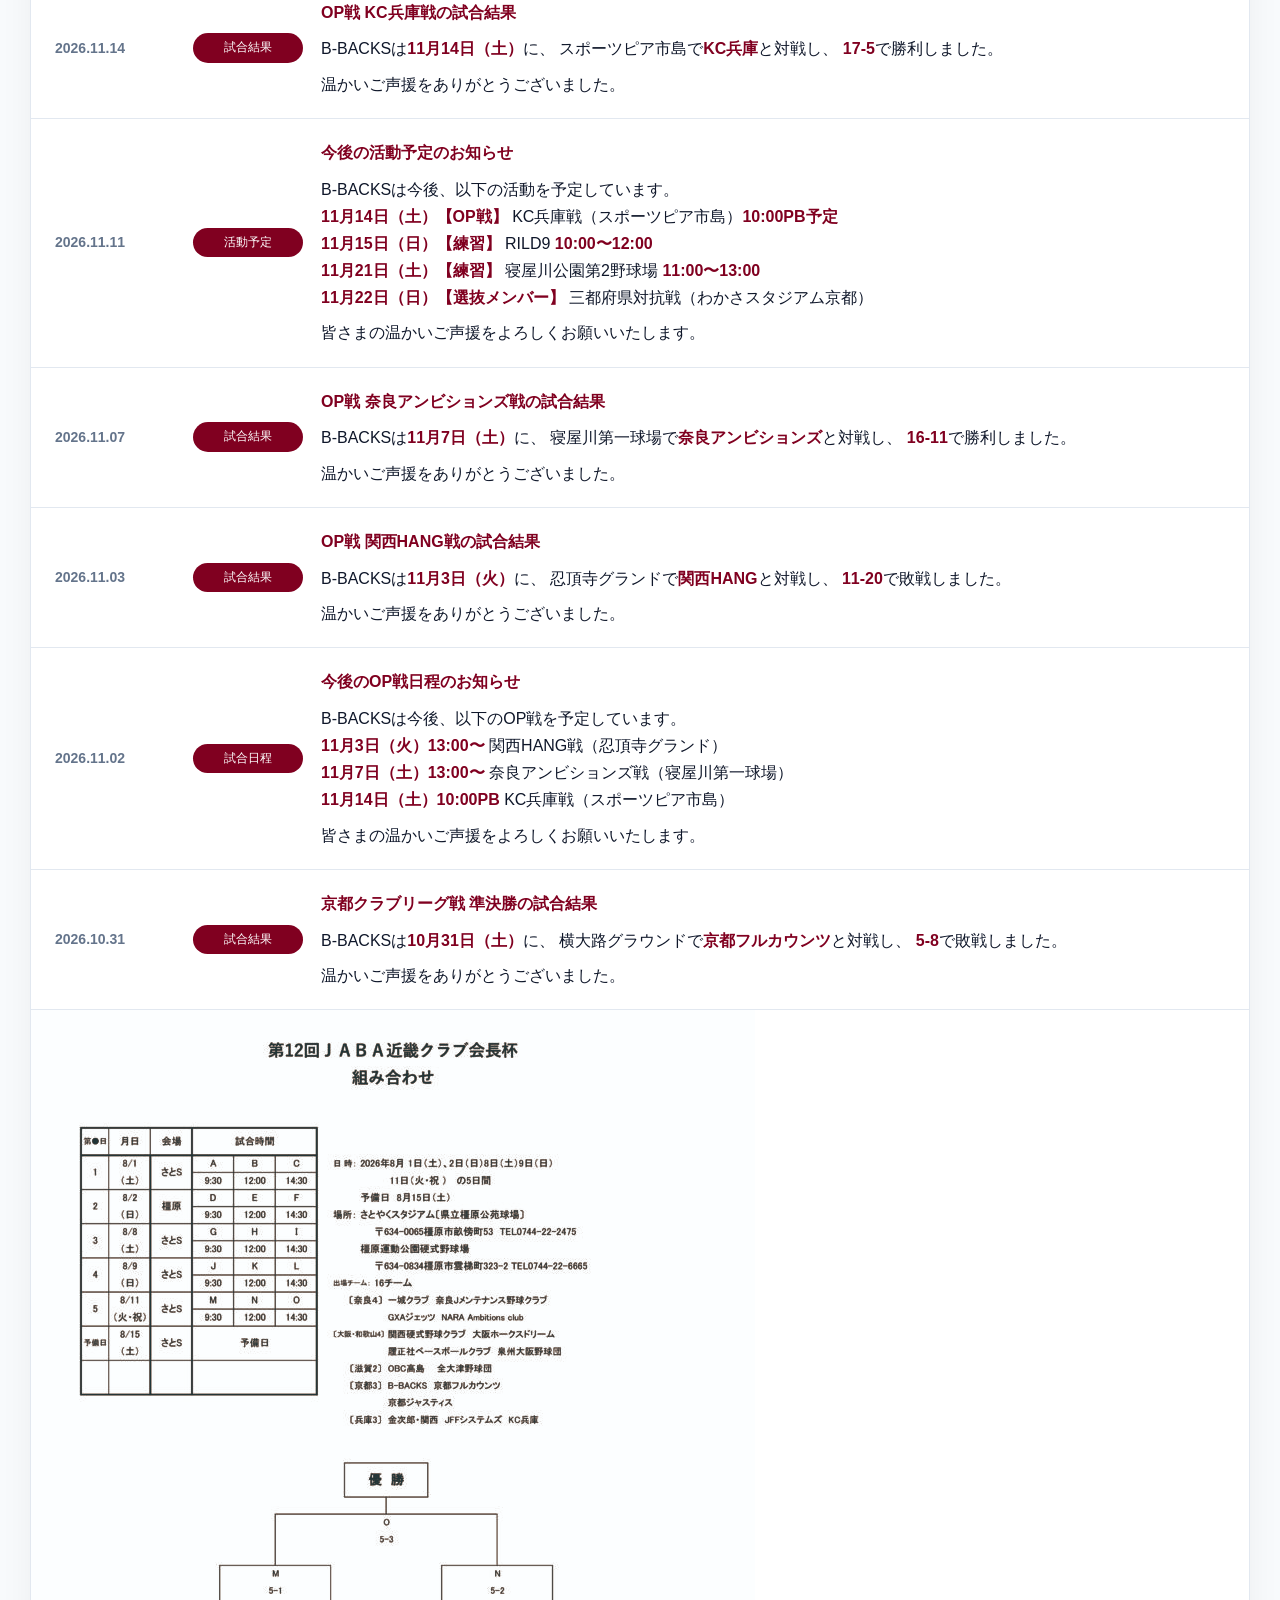
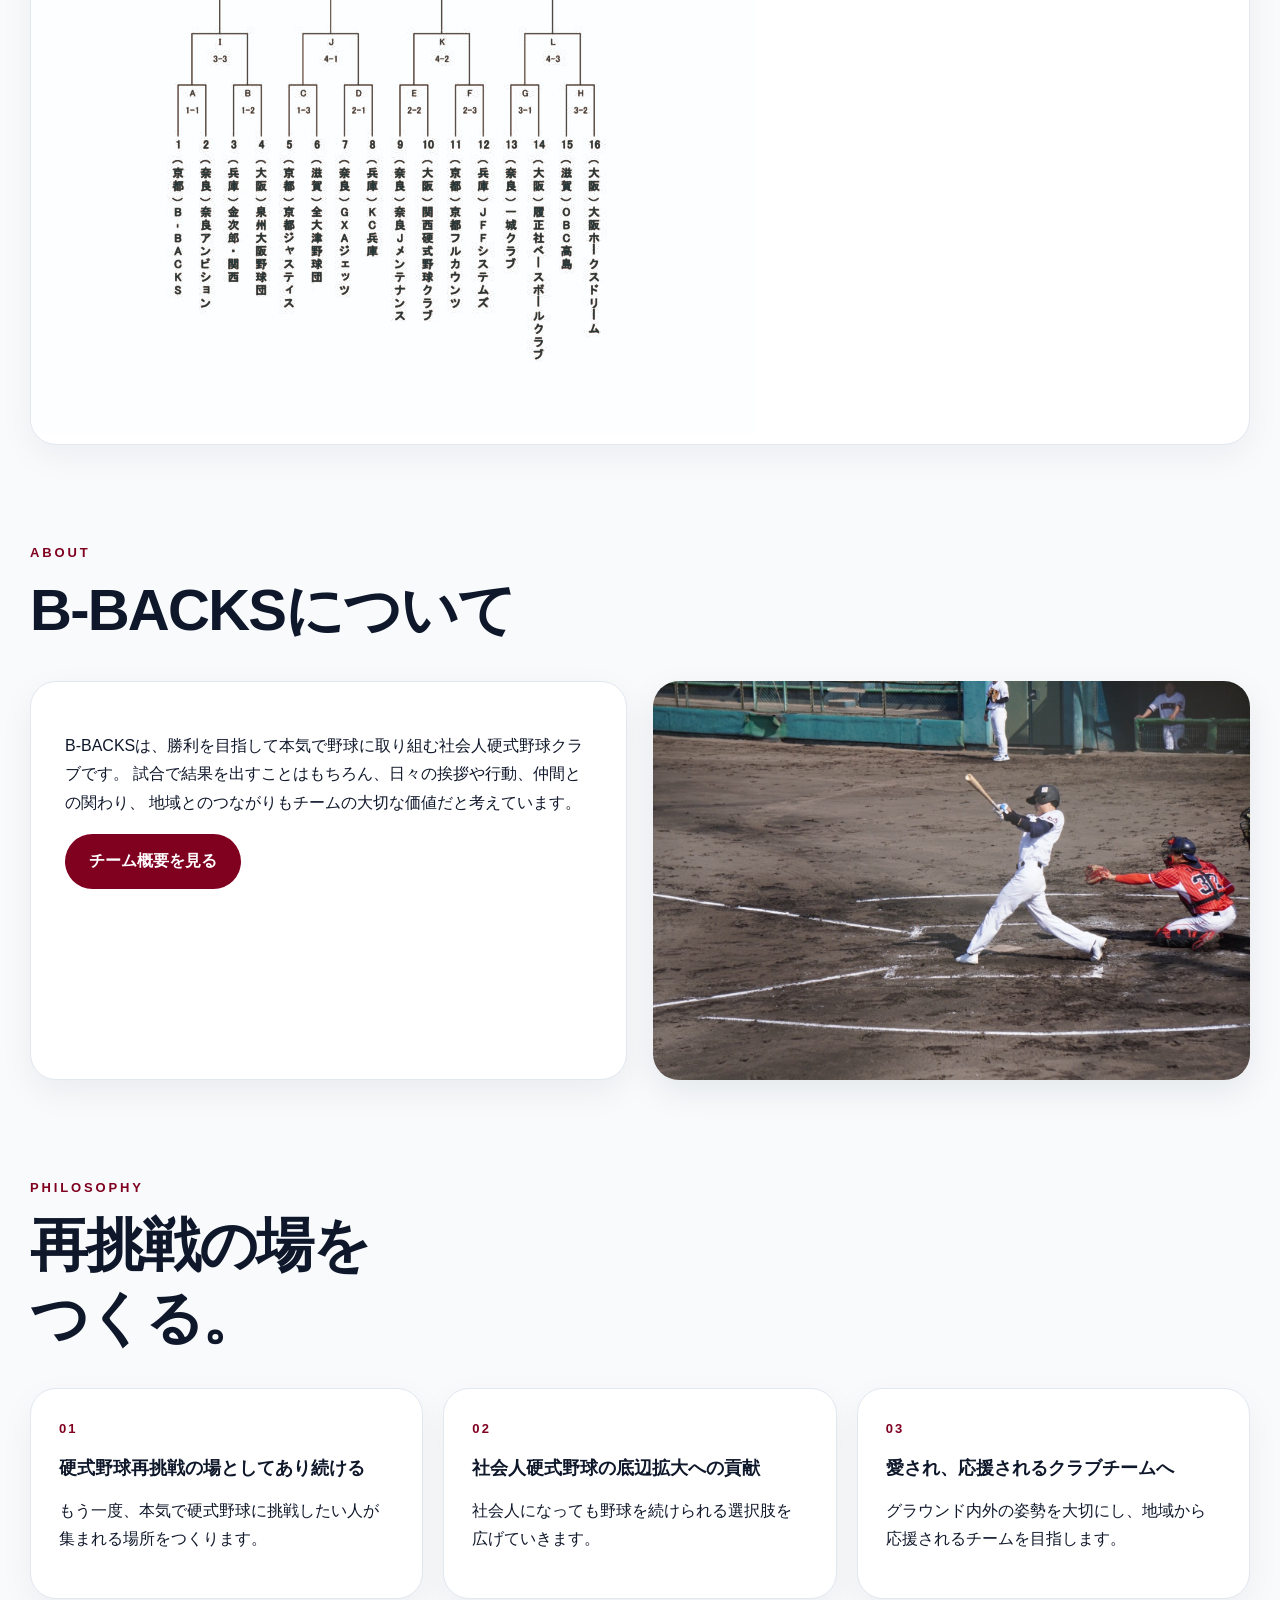
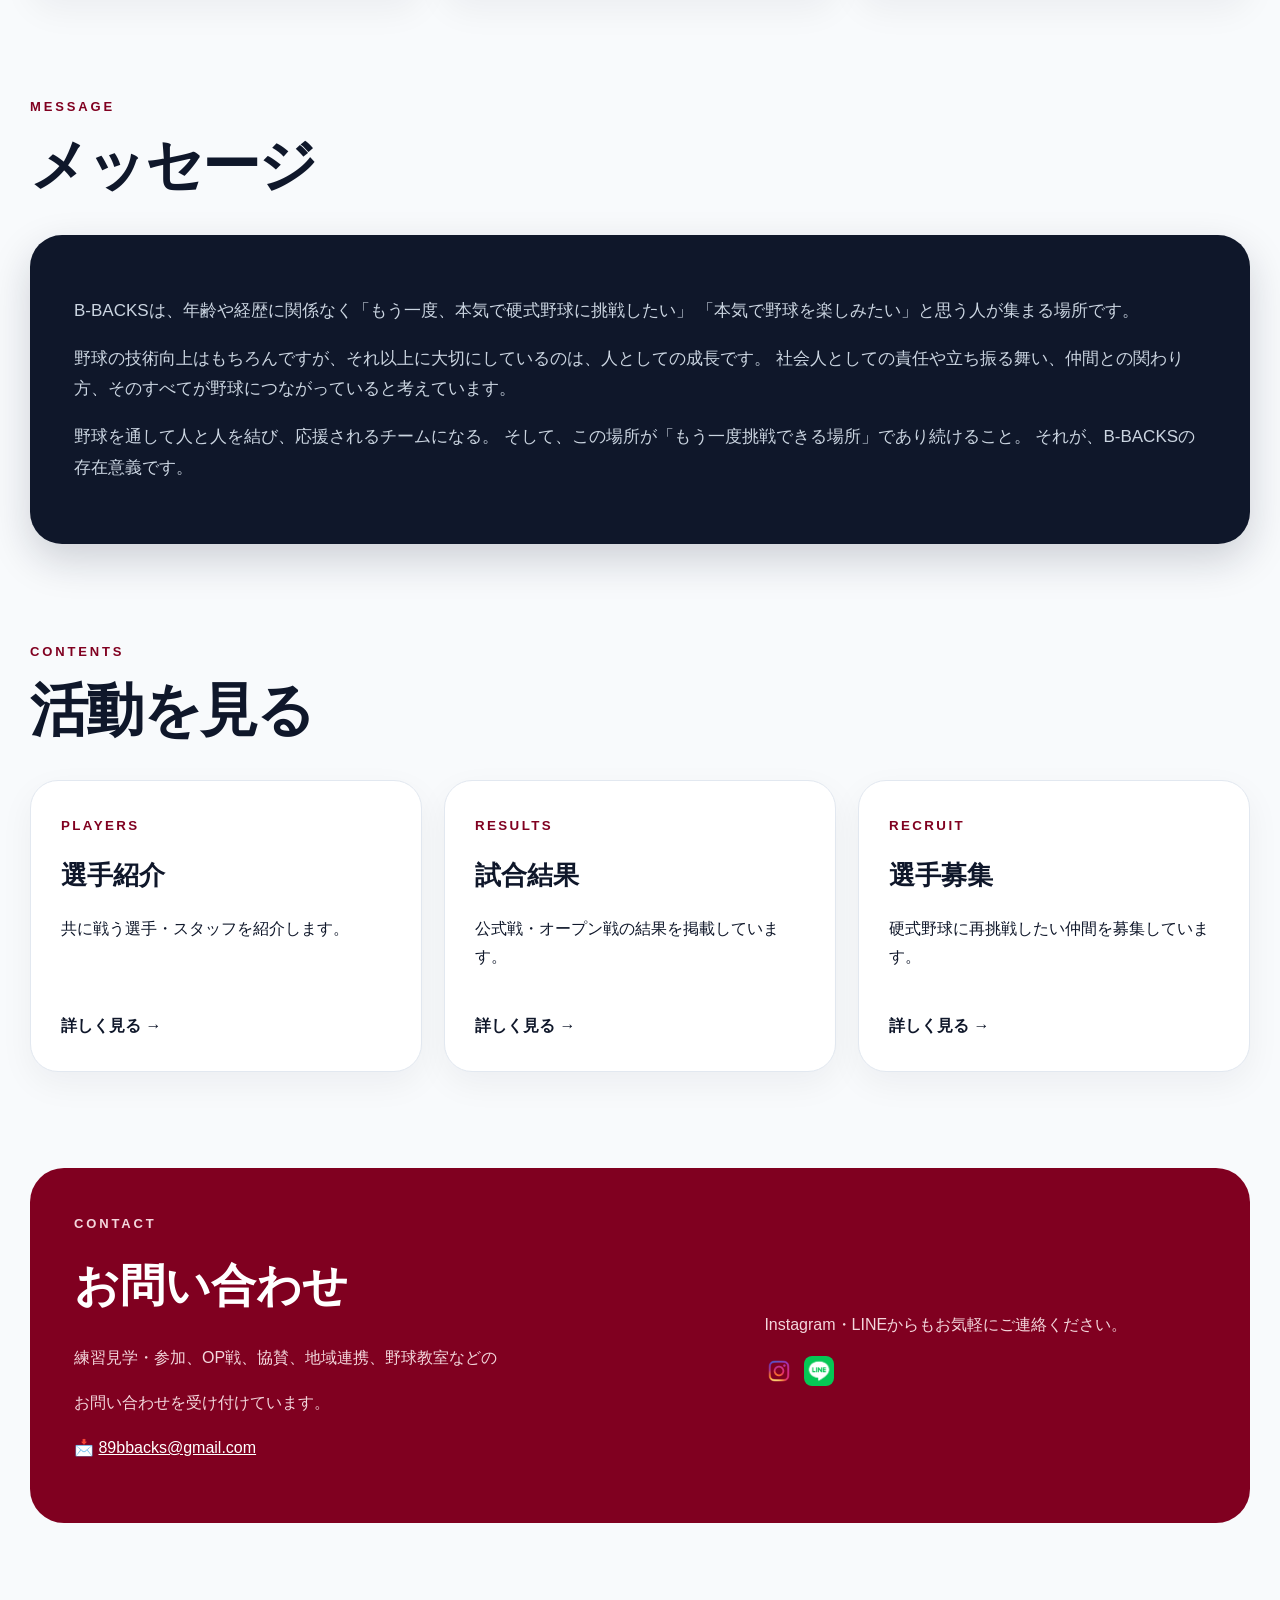
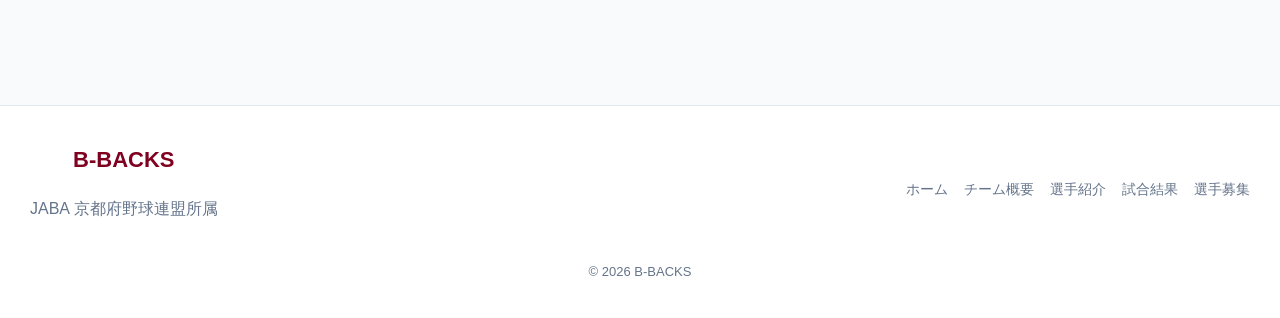
==== commit b3da81f2: "お知らせを直近1ヶ月分に整理（2026.10.26以前を削除）し、「監督の想い」の見出しを「メッセージ」に変更" ====
--- a/index.html
+++ b/index.html
@@ -740,52 +740,11 @@
     </p>
   </div>
 </a>
-    <a href="results.html" class="news-item">
-  <span class="news-date">2026.10.26</span>
-  <span class="news-category">大会情報</span>
-
-  <div class="news-title">
-    <strong>次回の試合日程｜京都クラブリーグ戦 準決勝</strong>
-
-    <p>
-      B-BACKSは<strong>10月31日（土）11:25PB予定</strong>に、
-      横大路グラウンドで<strong>京都フルカウンツ</strong>と対戦します。
-    </p>
-
-    <p>
-      皆さまの温かいご声援をよろしくお願いいたします。
-    </p>
-  </div>
-</a>
-    <a href="results.html" class="news-item">
-  <span class="news-date">2026.07.14</span>
-  <span class="news-category">大会情報</span>
-
-  <div class="news-title">
-    <strong>第12回 JABA近畿クラブ会長杯の組み合わせが決定しました。</strong>
-
-    <p>
-      B-BACKSは<strong>8月1日（土）第1試合（9:30開始予定）</strong>に、
-      <strong>奈良アンビションズ</strong>と対戦します。
-    </p>
-
-    <p>
-      皆さまの温かいご声援をよろしくお願いいたします。
-    </p>
-  </div>
-</a>
     <div class="news-image">
   <img src="kaichouhai2026.jpg.jpg"
        alt="第12回 JABA近畿クラブ会長杯 組み合わせ">
 </div>
 
-    <a href="results.html" class="news-item">
-      <span class="news-date">2026.07.12</span>
-      <span class="news-category">試合結果</span>
-      <span class="news-title">
-        OP戦11戦目　奈良アンビションズ戦の試合結果を更新しました
-      </span>
-    </a>
   </div>
 </section>
   <section id="about">
@@ -845,7 +804,7 @@
     <div class="section-head">
       <div>
         <p class="section-en">MESSAGE</p>
-        <h2>監督の想い</h2>
+        <h2>メッセージ</h2>
       </div>
       
     </div>
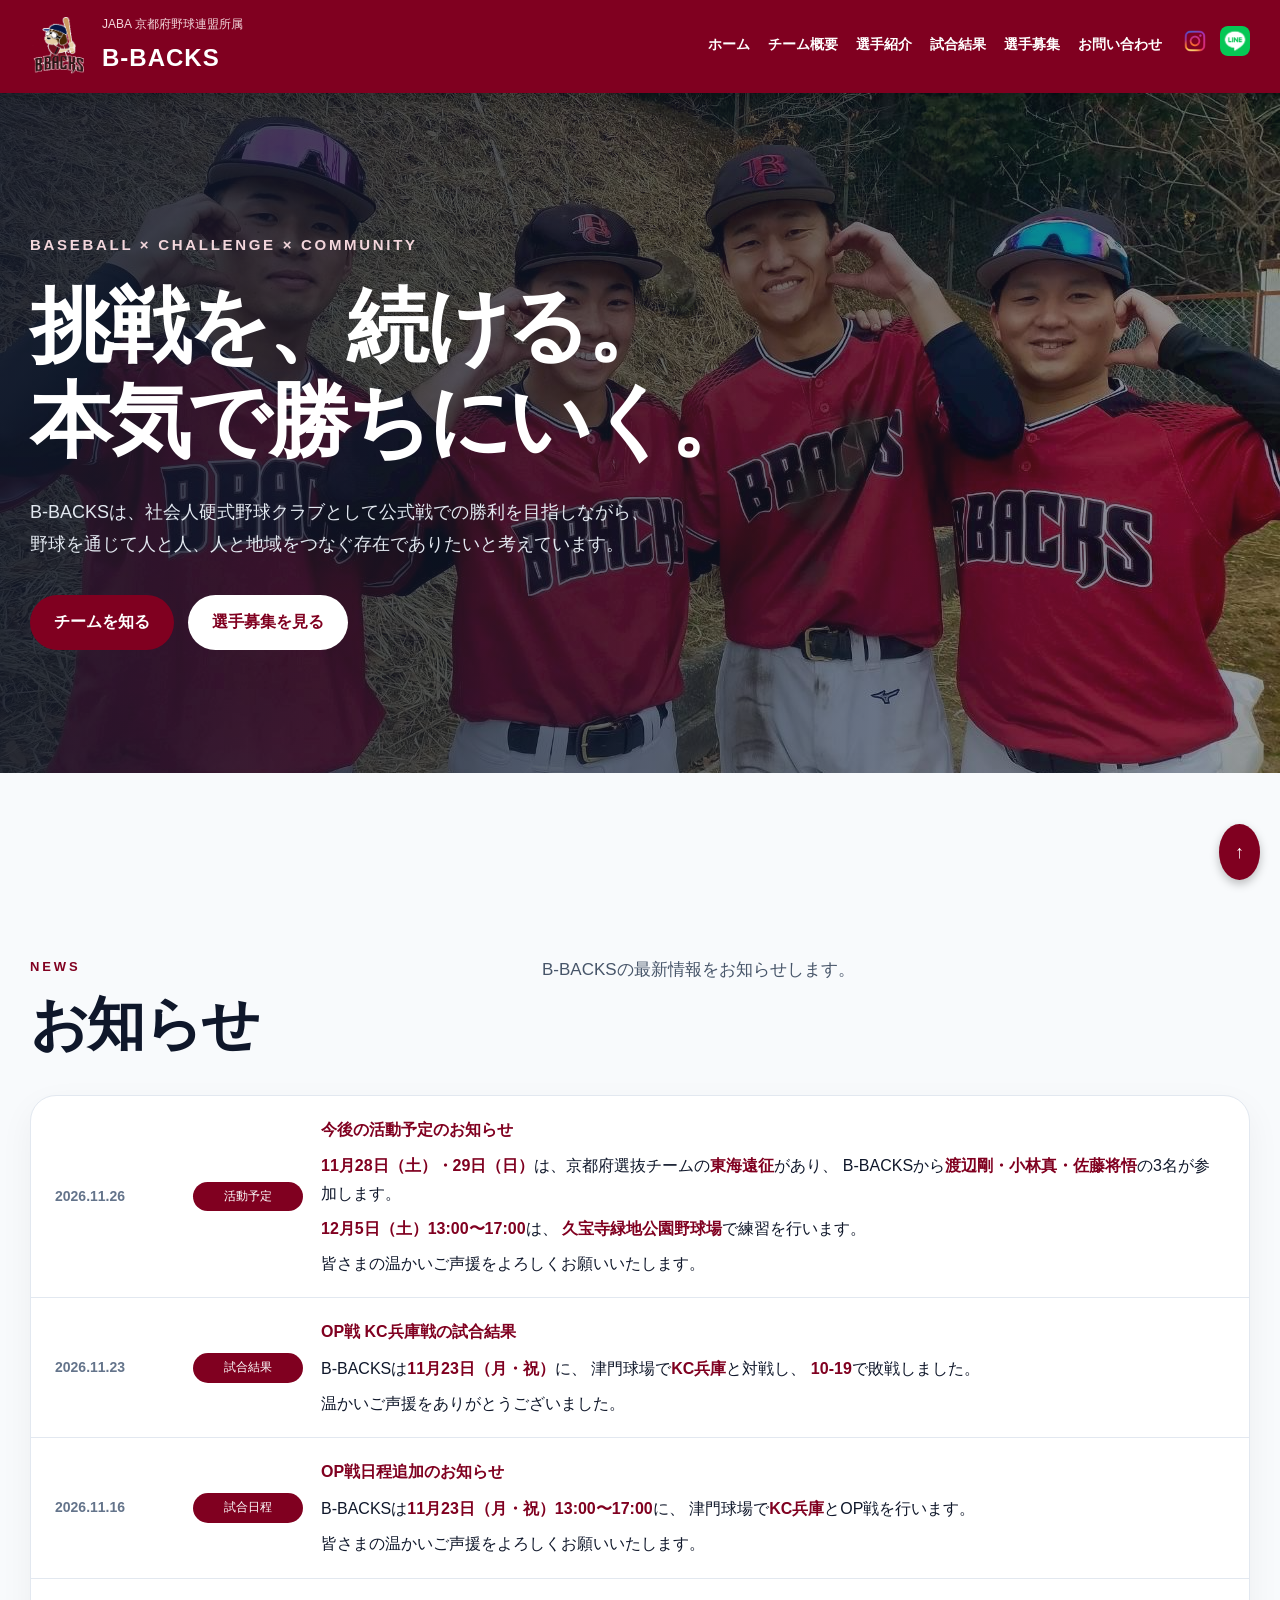
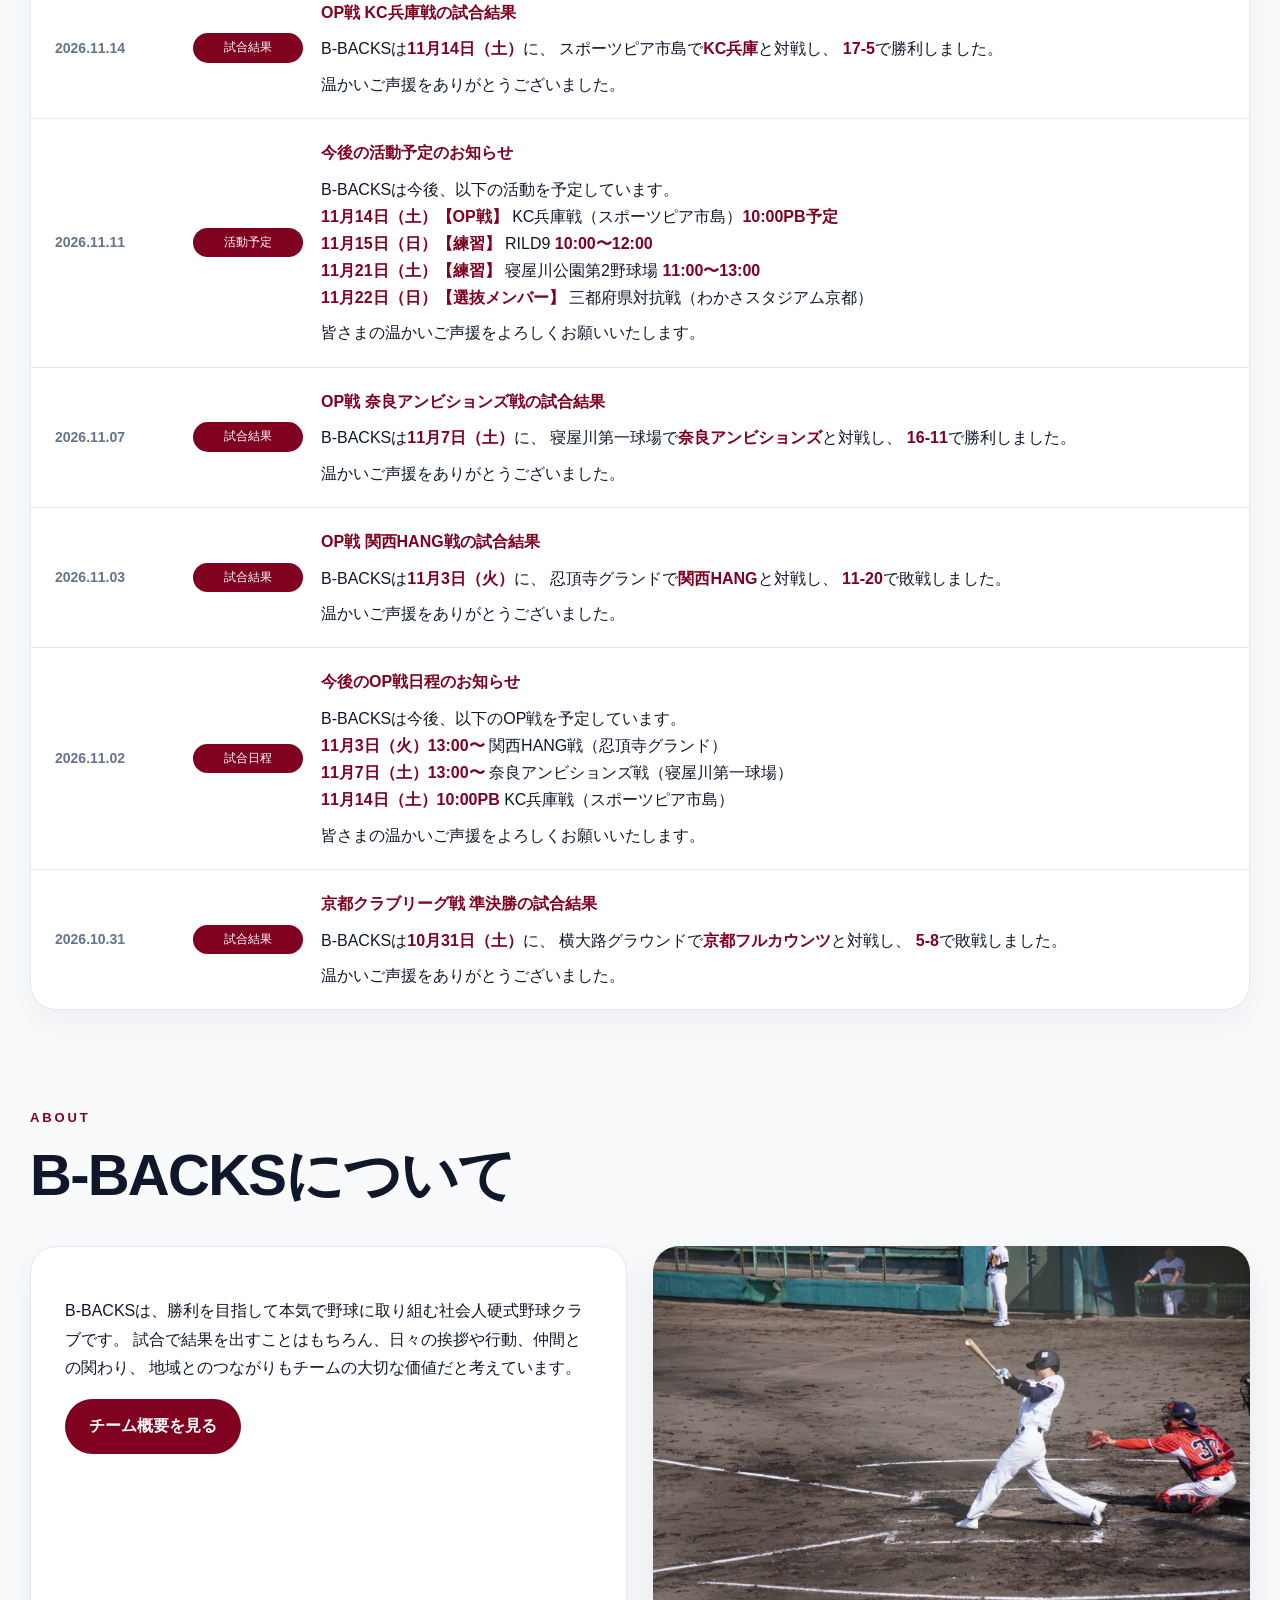
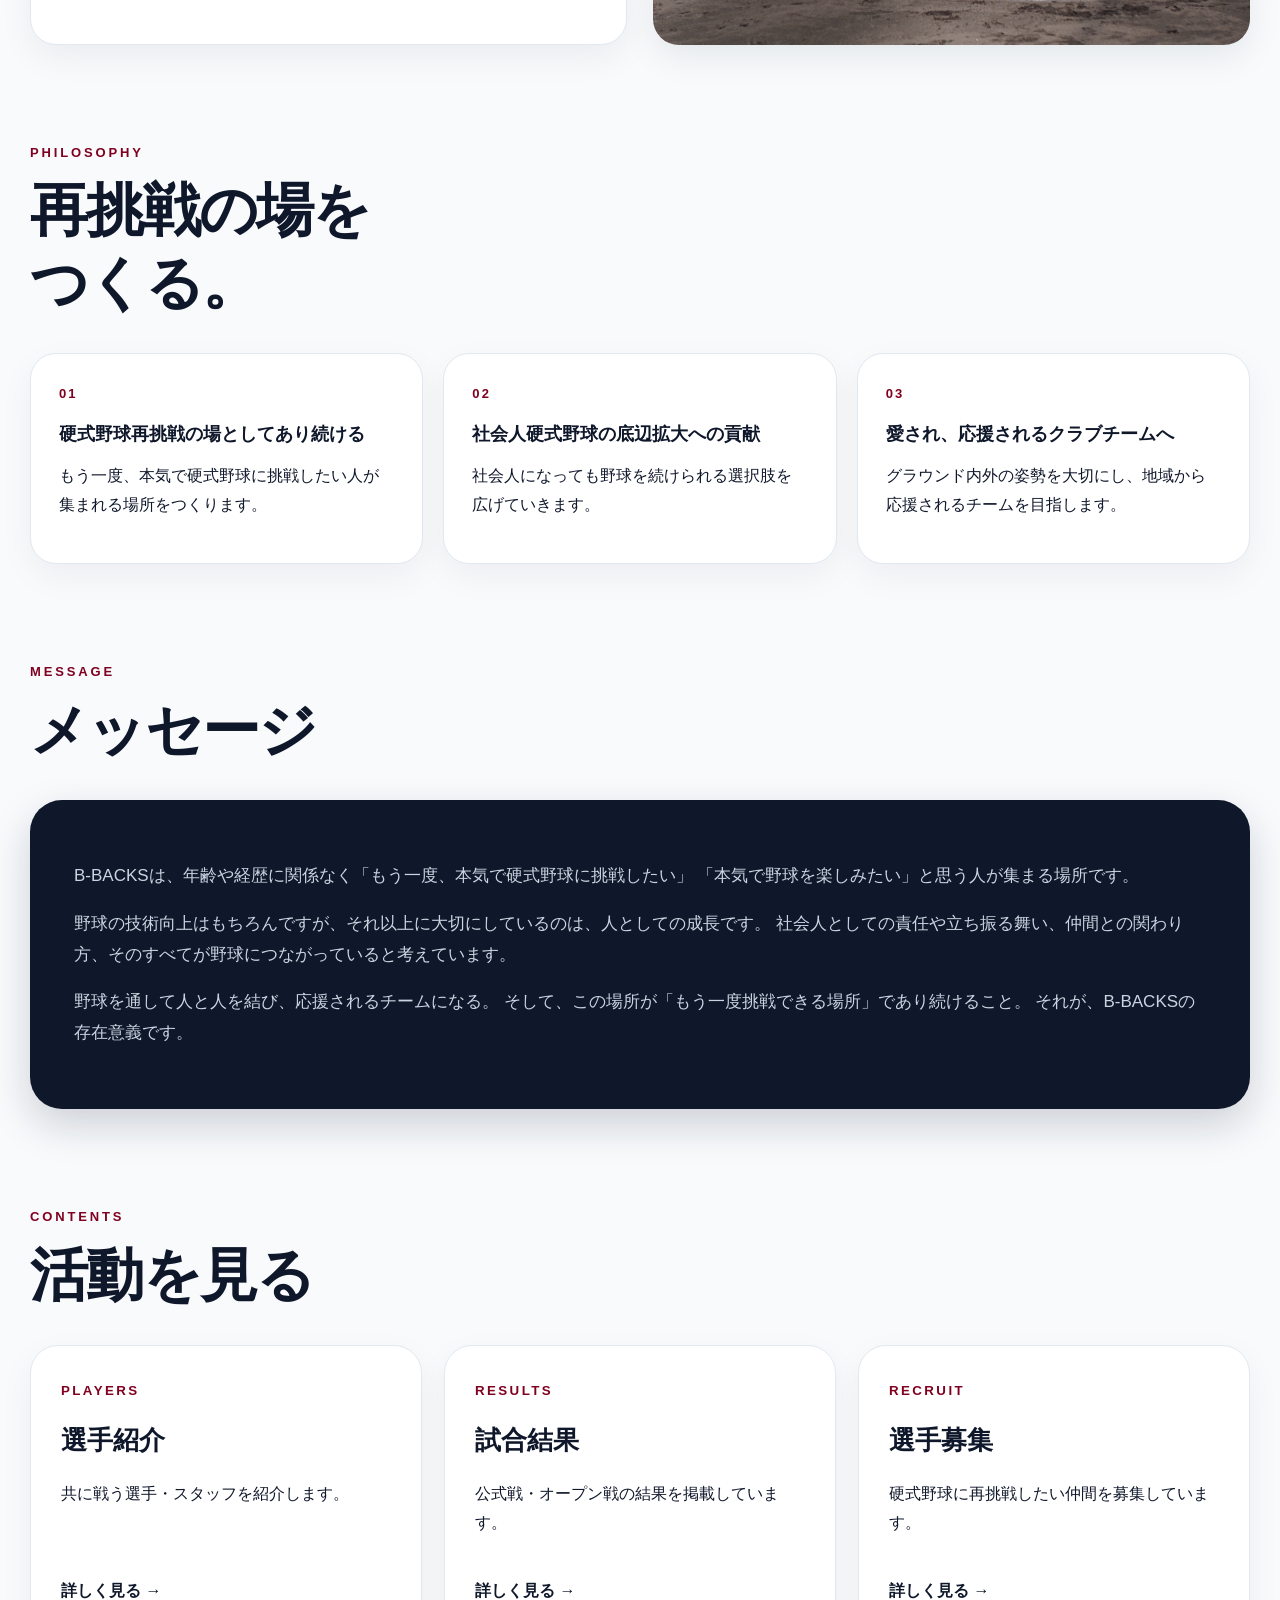
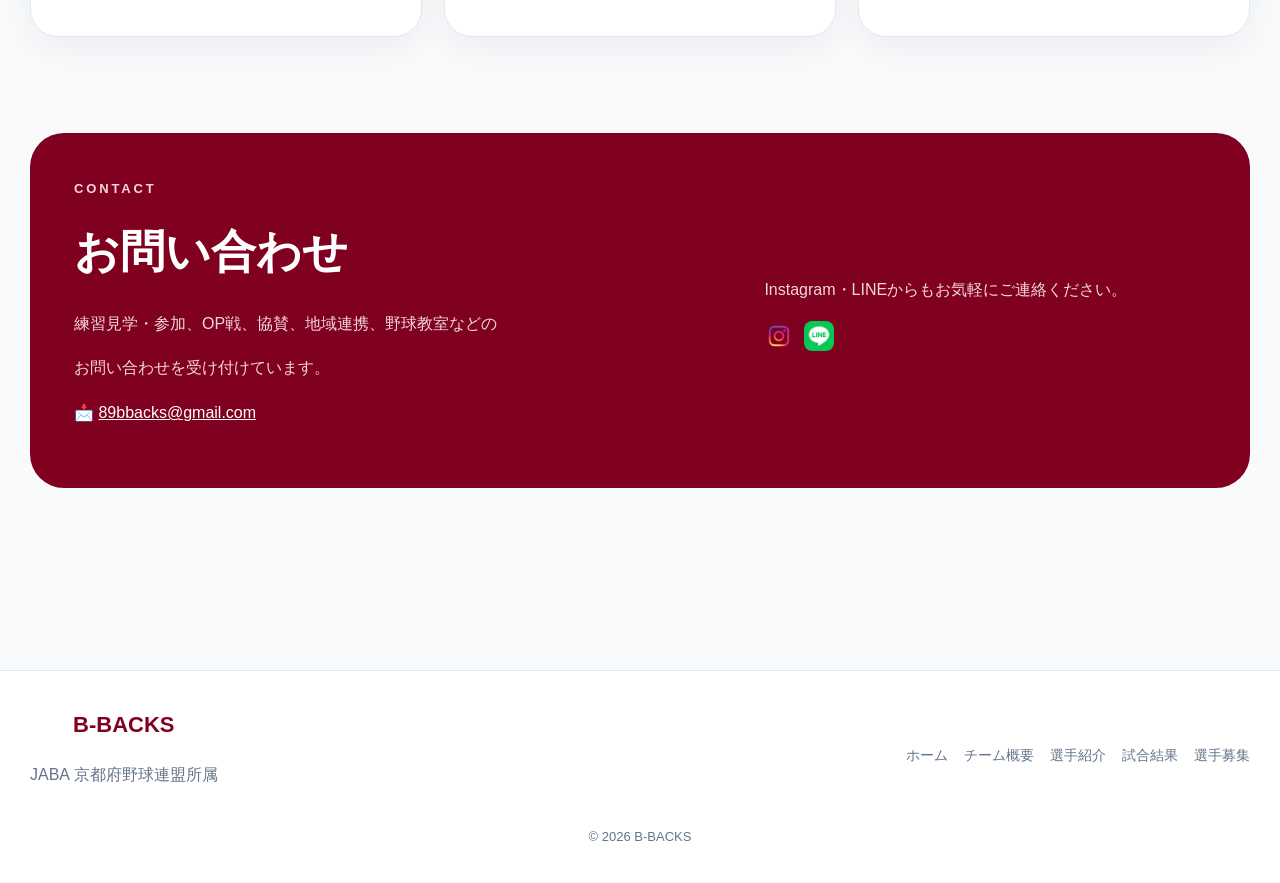
==== commit 5f91f573: "お知らせ下の会長杯トーナメント表（組み合わせ画像）を削除" ====
--- a/index.html
+++ b/index.html
@@ -740,11 +740,6 @@
     </p>
   </div>
 </a>
-    <div class="news-image">
-  <img src="kaichouhai2026.jpg.jpg"
-       alt="第12回 JABA近畿クラブ会長杯 組み合わせ">
-</div>
-
   </div>
 </section>
   <section id="about">
